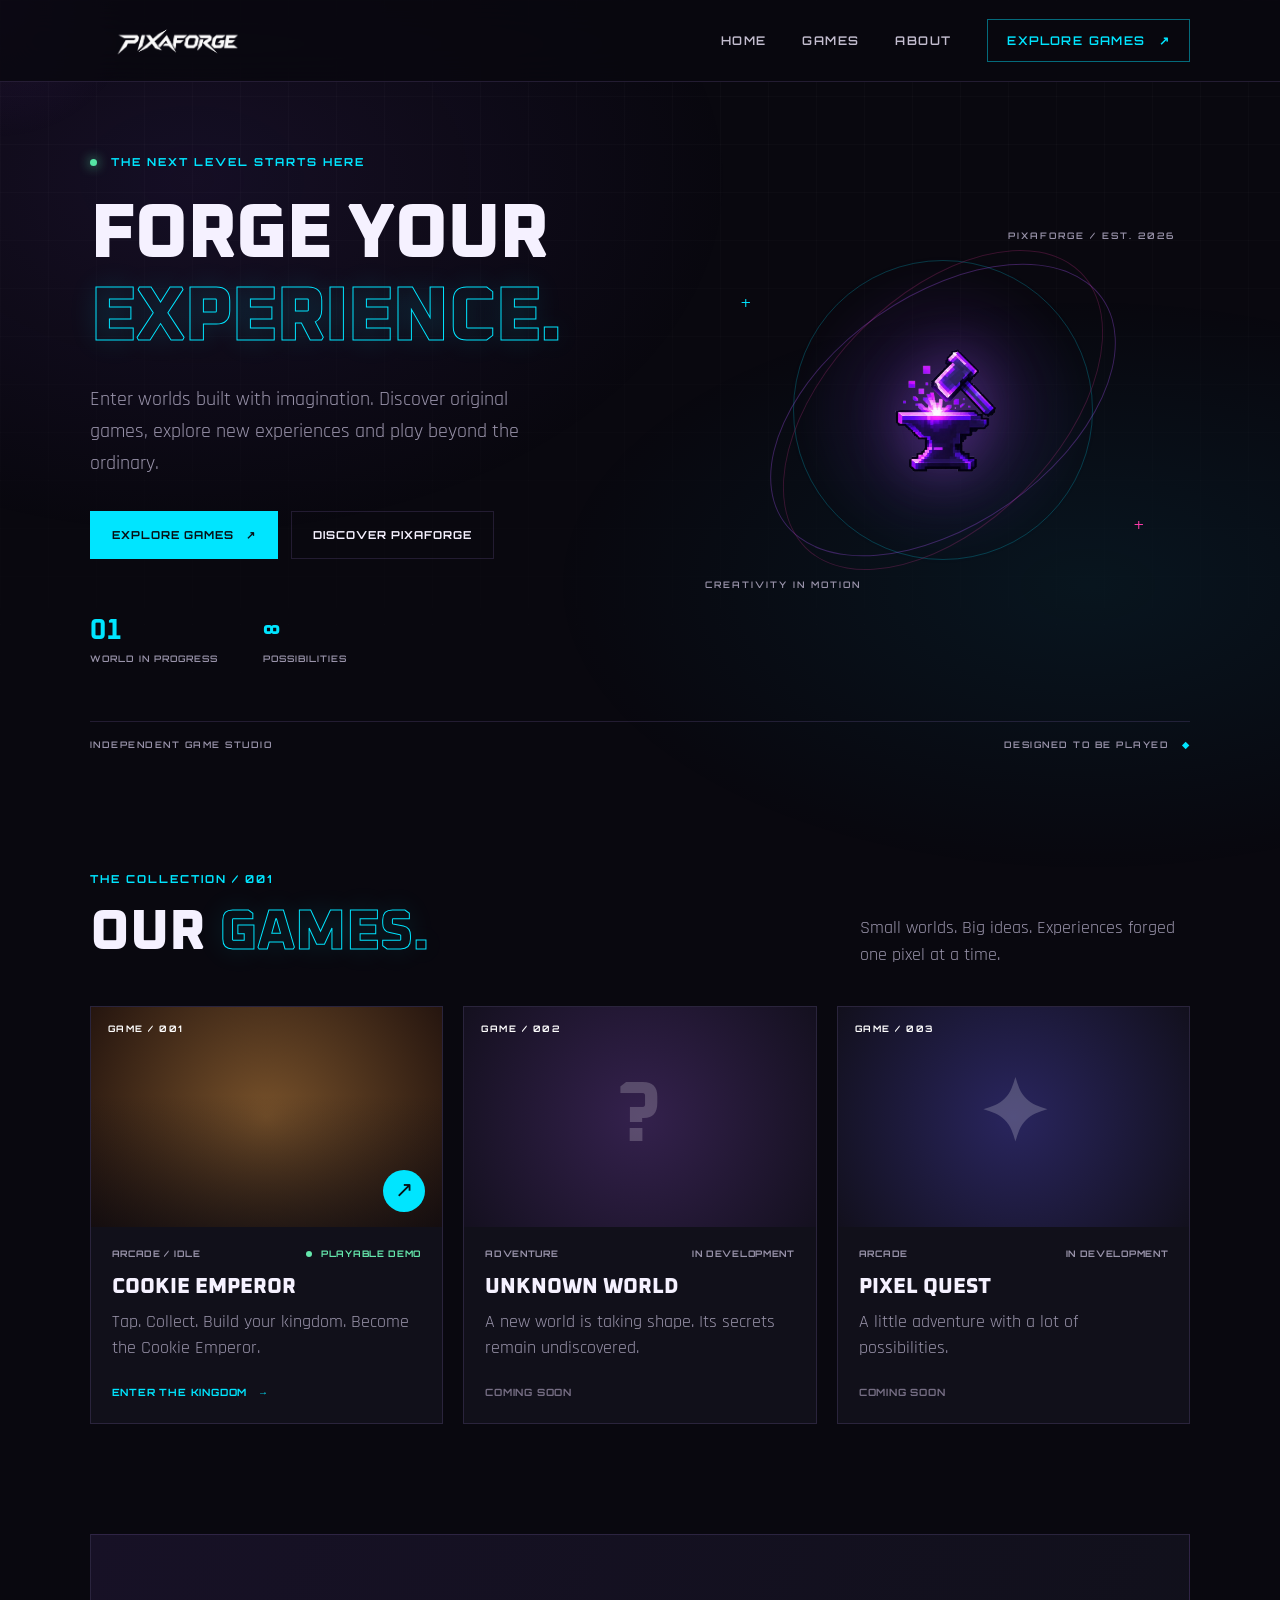
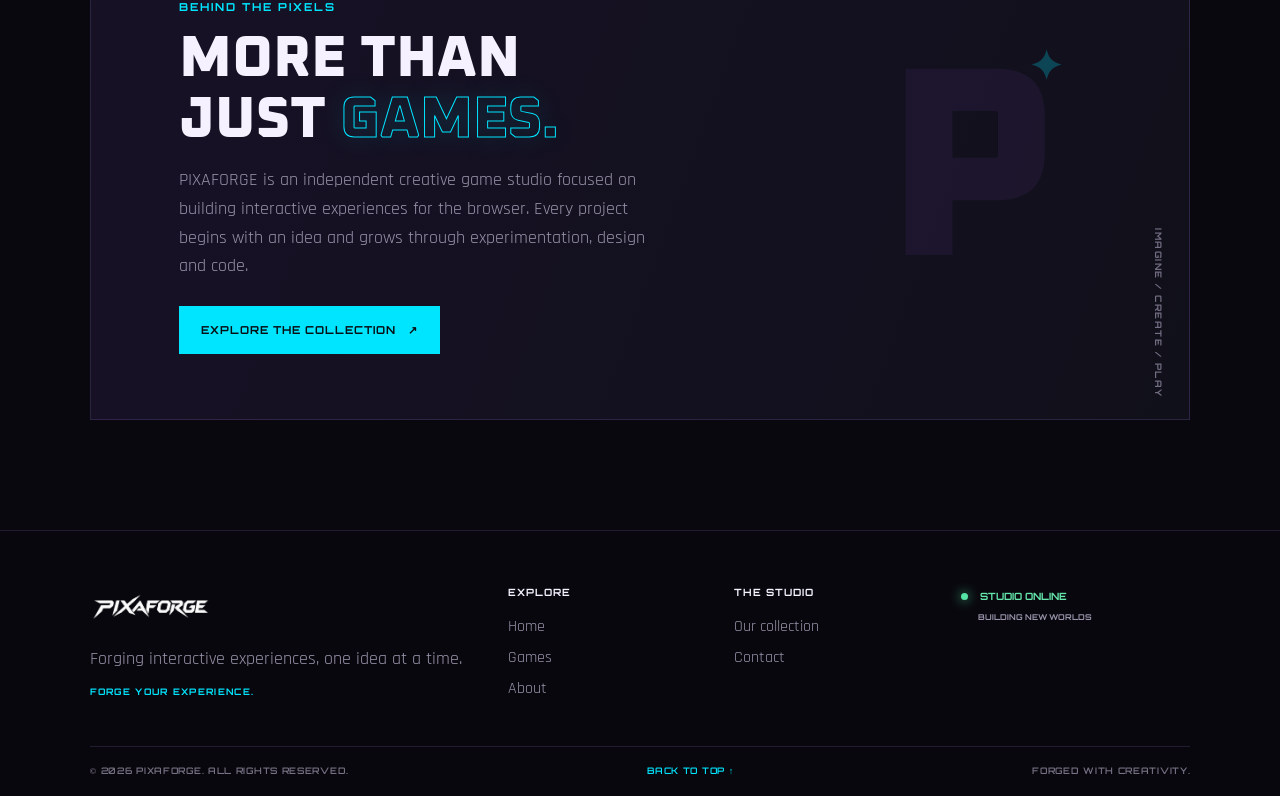
==== pixaforge/index.html @ 92de27fb "Add files via upload" ====
<!DOCTYPE html>
<html lang="en">
<head>
  <meta charset="UTF-8">
  <meta name="viewport" content="width=device-width, initial-scale=1.0">
  <meta name="theme-color" content="#09080f">
  <meta name="description" content="PIXAFORGE — Forge your experience. Discover original browser games and interactive worlds.">
  <title>PIXAFORGE — Forge Your Experience</title>
  <link rel="icon" href="favicon.png">
  <link rel="preconnect" href="https://fonts.googleapis.com">
  <link rel="preconnect" href="https://fonts.gstatic.com" crossorigin>
  <link href="https://fonts.googleapis.com/css2?family=Orbitron:wght@400;500;600;700;800;900&family=Rajdhani:wght@400;500;600;700&family=Oxanium:wght@400;500;600;700;800&display=swap" rel="stylesheet">
  <link rel="stylesheet" href="style.css">
</head>
<body>
  <div class="background-glow"></div>
  <div class="background-grid"></div>
  <div class="cursor-glow" id="cursorGlow"></div>

  <header class="site-header">
    <a class="brand" href="#home" aria-label="PIXAFORGE home">
      <img src="word.png" alt="PIXAFORGE" onerror="this.style.display='none';this.nextElementSibling.style.display='block'">
      <span class="brand-fallback">PIXAFORGE</span>
    </a>

    <button class="menu-toggle" id="menuToggle" aria-label="Toggle navigation" aria-expanded="false">
      <span></span><span></span><span></span>
    </button>

    <nav class="main-nav" id="mainNav">
      <a href="#home">HOME</a>
      <a href="#games">GAMES</a>
      <a href="#about">ABOUT</a>
      <a class="nav-cta" href="#games">EXPLORE GAMES <span>↗</span></a>
    </nav>
  </header>

  <main>
    <!-- PIXAFORGE HOME -->
    <div id="studioView">
      <section class="hero section-wrap" id="home">
        <div class="hero-copy">
          <div class="eyebrow"><span class="status-dot"></span> THE NEXT LEVEL STARTS HERE</div>
          <h1>FORGE YOUR<br><span>EXPERIENCE.</span></h1>
          <p class="hero-description">
            Enter worlds built with imagination. Discover original games,
            explore new experiences and play beyond the ordinary.
          </p>
          <div class="hero-actions">
            <a class="button button-primary" href="#games">EXPLORE GAMES <span>↗</span></a>
            <a class="button button-ghost" href="#about">DISCOVER PIXAFORGE</a>
          </div>
          <div class="hero-stats">
            <div><strong>01</strong><span>WORLD IN PROGRESS</span></div>
            <div><strong>∞</strong><span>POSSIBILITIES</span></div>
          </div>
        </div>

        <div class="hero-visual">
          <div class="orbit orbit-one"></div>
          <div class="orbit orbit-two"></div>
          <div class="orbit orbit-three"></div>
          <div class="hero-logo">
            <img src="favicon.png" alt="PIXAFORGE emblem" onerror="this.style.display='none';this.nextElementSibling.style.display='grid'">
            <span class="hero-logo-fallback">P</span>
          </div>
          <div class="visual-label label-top">PIXAFORGE / EST. 2026</div>
          <div class="visual-label label-bottom">CREATIVITY IN MOTION</div>
          <div class="visual-cross cross-one">+</div>
          <div class="visual-cross cross-two">+</div>
        </div>

        <div class="hero-bottom">
          <span>INDEPENDENT GAME STUDIO</span>
          <span>DESIGNED TO BE PLAYED <b>◆</b></span>
        </div>
      </section>

      <section class="games-section section-wrap" id="games">
        <div class="section-heading">
          <div>
            <div class="eyebrow">THE COLLECTION / 001</div>
            <h2>OUR <span>GAMES.</span></h2>
          </div>
          <p>Small worlds. Big ideas. Experiences forged one pixel at a time.</p>
        </div>

        <div class="games-grid">
          <article class="game-card featured-card">
            <a class="game-image" href="#cookie-emperor" aria-label="Play Cookie Emperor">
              <img src="game.png" alt="COOKIE EMPEROR game artwork" onerror="this.style.display='none';this.parentElement.classList.add('image-fallback')">
              <span class="image-overlay"></span>
              <span class="game-number">GAME / 001</span>
              <span class="play-icon">↗</span>
            </a>
            <div class="game-info">
              <div class="game-meta"><span>ARCADE / IDLE</span><span class="available"><i></i> PLAYABLE DEMO</span></div>
              <h3>COOKIE EMPEROR</h3>
              <p>Tap. Collect. Build your kingdom. Become the Cookie Emperor.</p>
              <a href="#cookie-emperor" class="text-link">ENTER THE KINGDOM <span>→</span></a>
            </div>
          </article>

          <article class="game-card coming-card">
            <div class="coming-art"><span class="coming-symbol">?</span><span class="game-number">GAME / 002</span></div>
            <div class="game-info">
              <div class="game-meta"><span>ADVENTURE</span><span>IN DEVELOPMENT</span></div>
              <h3>UNKNOWN WORLD</h3>
              <p>A new world is taking shape. Its secrets remain undiscovered.</p>
              <span class="text-link muted-link">COMING SOON</span>
            </div>
          </article>

          <article class="game-card coming-card">
            <div class="coming-art art-purple"><span class="coming-symbol">✦</span><span class="game-number">GAME / 003</span></div>
            <div class="game-info">
              <div class="game-meta"><span>ARCADE</span><span>IN DEVELOPMENT</span></div>
              <h3>PIXEL QUEST</h3>
              <p>A little adventure with a lot of possibilities.</p>
              <span class="text-link muted-link">COMING SOON</span>
            </div>
          </article>
        </div>
      </section>

      <section class="about-section section-wrap" id="about">
        <div class="about-panel">
          <div class="about-decoration">P<span>✦</span></div>
          <div class="about-content">
            <div class="eyebrow">BEHIND THE PIXELS</div>
            <h2>MORE THAN<br>JUST <span>GAMES.</span></h2>
            <p>PIXAFORGE is an independent creative game studio focused on building interactive experiences for the browser. Every project begins with an idea and grows through experimentation, design and code.</p>
            <a class="button button-primary" href="#games">EXPLORE THE COLLECTION <span>↗</span></a>
          </div>
          <div class="about-side">IMAGINE / CREATE / PLAY</div>
        </div>
      </section>
    </div>

    <!-- COOKIE EMPEROR GAME -->
    <section class="game-view" id="cookieEmperor" hidden>
      <div class="game-topbar">
        <a href="#home" class="back-studio">← PIXAFORGE</a>
        <div class="game-brand"><span>✦</span> COOKIE EMPEROR</div>
        <button class="game-settings" id="settingsButton" aria-label="Game information">⚙</button>
      </div>

      <div class="kingdom-header">
        <div>
          <div class="kingdom-kicker">WELCOME TO YOUR KINGDOM</div>
          <h1 id="kingdomTitle">COOKIE KINGDOM</h1>
          <div class="empire-rank" id="rankLabel">APPRENTICE BAKER</div>
        </div>
        <button class="rename-button" id="renameKingdom">✎ RENAME KINGDOM</button>
      </div>

      <div class="game-resourcebar">
        <div class="resource">
          <span class="resource-icon">🍪</span>
          <div><small>TOTAL COOKIES</small><strong id="cookieCount">0</strong></div>
        </div>
        <div class="resource">
          <span class="resource-icon">⚒</span>
          <div><small>PRODUCTION / SEC</small><strong id="cpsCount">0</strong></div>
        </div>
        <div class="resource">
          <span class="resource-icon">👑</span>
          <div><small>EMPIRE LEVEL</small><strong id="empireLevel">1</strong></div>
        </div>
      </div>

      <div class="game-layout">
        <section class="cookie-stage">
          <div class="stage-heading">
            <span>THE ROYAL BAKERY</span>
            <span class="stage-status"><i></i> OPEN</span>
          </div>
          <div class="cookie-scene">
            <div class="cookie-rays"></div>
            <button class="giant-cookie" id="giantCookie" aria-label="Bake a cookie">
              <span class="cookie-face">🍪</span>
            </button>
            <div class="click-hint">CLICK THE COOKIE TO BAKE</div>
            <div class="floating-text" id="floatingText" aria-live="polite"></div>
          </div>
          <div class="click-power">
            <span>BAKING POWER</span>
            <strong>+<b id="clickPower">1</b> COOKIE / CLICK</strong>
          </div>
          <div class="stage-tip">Every great empire begins with a single cookie.</div>
        </section>

        <section class="empire-panel">
          <div class="panel-heading">
            <div><small>YOUR PROGRESS</small><h2>EMPIRE STATUS</h2></div>
            <span class="crown-mark">♛</span>
          </div>
          <div class="level-row"><span>Empire experience</span><strong id="xpText">0 / 100</strong></div>
          <div class="xp-track"><span id="xpBar"></span></div>
          <div class="progress-note">Bake cookies and expand your kingdom to gain experience.</div>

          <div class="panel-divider"></div>
          <div class="panel-heading upgrade-heading">
            <div><small>PERMANENT IMPROVEMENTS</small><h2>UPGRADES</h2></div>
          </div>
          <div class="upgrade-list" id="upgradeList">
            <button class="upgrade-item" id="clickUpgrade">
              <span class="upgrade-icon">👆</span>
              <span class="upgrade-description"><b>Stronger Fingers</b><small>Increase cookies per click</small><em>Cost: <span id="clickUpgradeCost">25</span></em></span>
              <span class="upgrade-buy">BUY</span>
            </button>
            <button class="upgrade-item" id="ovenUpgrade">
              <span class="upgrade-icon">🔥</span>
              <span class="upgrade-description"><b>Royal Oven</b><small>Increase all production</small><em>Cost: <span id="ovenUpgradeCost">100</span></em></span>
              <span class="upgrade-buy">BUY</span>
            </button>
          </div>
        </section>

        <section class="building-panel">
          <div class="panel-heading">
            <div><small>GROW YOUR ECONOMY</small><h2>BUILDINGS</h2></div>
            <span class="building-count" id="buildingCount">0 OWNED</span>
          </div>
          <div class="building-list" id="buildingList">
            <article class="building-item">
              <span class="building-icon">🏠</span>
              <div class="building-details"><b>Tiny Bakery</b><small>Produces 1 cookie/sec</small><strong>Cost: 15 cookies</strong></div>
              <div class="building-buy"><span class="owned">0 owned</span><button data-building="0">BUY</button></div>
            </article>
            <article class="building-item">
              <span class="building-icon">🌾</span>
              <div class="building-details"><b>Cookie Farm</b><small>Produces 5 cookies/sec</small><strong>Cost: 100 cookies</strong></div>
              <div class="building-buy"><span class="owned">0 owned</span><button data-building="1">BUY</button></div>
            </article>
            <article class="building-item">
              <span class="building-icon">🔥</span>
              <div class="building-details"><b>Royal Oven</b><small>Produces 20 cookies/sec</small><strong>Cost: 500 cookies</strong></div>
              <div class="building-buy"><span class="owned">0 owned</span><button data-building="2">BUY</button></div>
            </article>
            <article class="building-item">
              <span class="building-icon">🏭</span>
              <div class="building-details"><b>Cookie Factory</b><small>Produces 75 cookies/sec</small><strong>Cost: 2,500 cookies</strong></div>
              <div class="building-buy"><span class="owned">0 owned</span><button data-building="3">BUY</button></div>
            </article>
          </div>
          <div class="shop-footer">MORE ROYAL BUILDINGS COMING IN FUTURE UPDATES</div>
        </section>
      </div>

      <div class="game-bottom">
        <span>COOKIE EMPEROR <b>•</b> PIXAFORGE ORIGINAL</span>
        <span>BUILD YOUR EMPIRE, ONE COOKIE AT A TIME.</span>
      </div>
    </section>
  </main>

  <footer class="site-footer" id="siteFooter">
    <div class="footer-main">
      <div class="footer-brand">
        <img src="word.png" alt="PIXAFORGE" onerror="this.style.display='none'">
        <p>Forging interactive experiences, one idea at a time.</p>
        <span>FORGE YOUR EXPERIENCE.</span>
      </div>
      <div class="footer-column"><h4>EXPLORE</h4><a href="#home">Home</a><a href="#games">Games</a><a href="#about">About</a></div>
      <div class="footer-column"><h4>THE STUDIO</h4><a href="#games">Our collection</a><a href="mailto:hello@pixaforge.com">Contact</a></div>
      <div class="footer-status"><i></i> STUDIO ONLINE<br><small>BUILDING NEW WORLDS</small></div>
    </div>
    <div class="footer-bottom"><span>© 2026 PIXAFORGE. ALL RIGHTS RESERVED.</span><a href="#home">BACK TO TOP ↑</a><span>FORGED WITH CREATIVITY.</span></div>
  </footer>

  <div class="modal-backdrop" id="gameModal" hidden>
    <div class="game-modal">
      <button class="modal-close" id="closeModal" aria-label="Close">×</button>
      <div class="eyebrow">KINGDOM SETTINGS</div>
      <h2>YOUR EMPIRE</h2>
      <p>This is the playable front-end prototype. Account registration, cloud saves, online leaderboards and server-verified offline earnings require the Supabase backend integration.</p>
      <button class="button button-primary" id="modalOkay">UNDERSTOOD</button>
    </div>
  </div>

  <script src="script.js"></script>
</body>
</html>
---- pixaforge/style.css ----
/* =========================================
   PIXAFORGE — STUDIO DESIGN
========================================= */

:root {
  --bg: #09080f;
  --surface: #11101a;
  --surface-light: #171326;
  --text: #f5f1ff;
  --muted: #9993aa;
  --purple: #a855f7;
  --cyan: #00e5ff;
  --pink: #ff3cac;
  --blue: #6366ff;
  --border: rgba(190,150,255,.15);
  --game-bg: #24140f;
  --game-panel: #38251b;
  --game-panel-light: #493020;
  --game-text: #f5e1b8;
  --game-muted: #c4a984;
  --gold: #f5c451;
  --caramel: #c9853b;
}

* { box-sizing: border-box; margin: 0; padding: 0; }
html { scroll-behavior: smooth; scroll-padding-top: 90px; }
body {
  background: var(--bg);
  color: var(--text);
  font-family: "Rajdhani", sans-serif;
  font-size: 18px;
  overflow-x: hidden;
}
a { color: inherit; text-decoration: none; }
button { font: inherit; }
button, a { -webkit-tap-highlight-color: transparent; }

.background-glow {
  position: fixed; inset: 0; pointer-events: none; z-index: -2;
  background:
    radial-gradient(ellipse at 15% 20%, rgba(99,55,170,.14), transparent 35%),
    radial-gradient(ellipse at 85% 65%, rgba(0,180,220,.08), transparent 35%);
}
.background-grid {
  position: fixed; inset: 0; z-index: -1; pointer-events: none;
  background-image: linear-gradient(rgba(255,255,255,.025) 1px, transparent 1px),
                    linear-gradient(90deg, rgba(255,255,255,.025) 1px, transparent 1px);
  background-size: 48px 48px;
  mask-image: linear-gradient(to bottom, black, transparent 90%);
}
.cursor-glow {
  position: fixed; width: 280px; height: 280px; border-radius: 50%;
  pointer-events: none; z-index: 0; opacity: .10;
  background: radial-gradient(circle, var(--purple), transparent 70%);
  transform: translate(-50%,-50%);
}
.site-header {
  height: 82px; padding: 0 7%;
  display: flex; align-items: center; justify-content: space-between;
  position: sticky; top: 0; z-index: 20;
  background: rgba(9,8,15,.83); backdrop-filter: blur(18px);
  border-bottom: 1px solid var(--border);
}
.brand { display: flex; align-items: center; min-width: 160px; }
.brand img { width: 175px; max-height: 42px; object-fit: contain; }
.brand-fallback { display: none; font: 800 21px "Orbitron"; letter-spacing: 2px; }
.main-nav { display: flex; align-items: center; gap: 36px; }
.main-nav a { font: 600 12px "Orbitron"; letter-spacing: 1.4px; color: #c3bdcf; transition: .25s; }
.main-nav a:hover { color: var(--cyan); }
.main-nav .nav-cta {
  padding: 13px 19px; border: 1px solid rgba(0,229,255,.45);
  color: var(--cyan); transition: .25s;
}
.nav-cta:hover { background: rgba(0,229,255,.1); box-shadow: 0 0 22px #00e5ff22; }
.nav-cta span { margin-left: 8px; }
.menu-toggle { display: none; background: none; border: 0; cursor: pointer; }
.menu-toggle span { display: block; width: 25px; height: 2px; background: white; margin: 5px; }

.section-wrap { width: min(1180px, 86%); margin: auto; }
.hero { min-height: 690px; position: relative; display: grid; grid-template-columns: 1.1fr .9fr; align-items: center; padding-top: 55px; padding-bottom: 90px; }
.hero-copy { position: relative; z-index: 2; }
.eyebrow { font: 700 11px "Orbitron"; letter-spacing: 2px; color: var(--cyan); }
.status-dot, .stage-status i, .footer-status i {
  display: inline-block; width: 7px; height: 7px; background: #56e5a5;
  border-radius: 50%; margin-right: 9px; box-shadow: 0 0 12px #56e5a5;
}
.hero h1 {
  margin-top: 25px; font: 800 clamp(43px,6vw,78px)/1.08 "Oxanium";
  letter-spacing: -2px;
}
.hero h1 span, .section-heading h2 span, .about-content h2 span {
  color: transparent; -webkit-text-stroke: 1px var(--cyan);
  text-shadow: 0 0 28px rgba(0,229,255,.12);
}
.hero-description { color: var(--muted); max-width: 480px; margin-top: 23px; line-height: 1.6; font-size: 20px; }
.hero-actions { display: flex; flex-wrap: wrap; gap: 13px; margin-top: 32px; }
.button {
  display: inline-flex; align-items: center; justify-content: center; gap: 12px;
  min-height: 48px; padding: 0 21px; font: 700 11px "Orbitron";
  letter-spacing: 1px; border: 1px solid transparent; cursor: pointer; transition: .25s;
}
.button-primary { background: var(--cyan); color: #071014; }
.button-primary:hover { background: white; box-shadow: 0 0 30px #00e5ff55; transform: translateY(-2px); }
.button-ghost { border-color: var(--border); color: var(--text); }
.button-ghost:hover { border-color: var(--purple); color: var(--purple); }
.hero-stats { display: flex; gap: 45px; margin-top: 55px; }
.hero-stats div { display: flex; flex-direction: column; gap: 4px; }
.hero-stats strong { font: 700 28px "Oxanium"; color: var(--cyan); }
.hero-stats span { color: var(--muted); font: 600 9px "Orbitron"; letter-spacing: 1px; }

.hero-visual { min-height: 440px; position: relative; display: grid; place-items: center; }
.hero-visual::before {
  content: ""; position: absolute; width: 290px; height: 290px; border-radius: 50%;
  background: radial-gradient(circle, rgba(125,54,220,.22), transparent 70%);
  filter: blur(12px);
}
.orbit { position: absolute; border: 1px solid rgba(0,229,255,.22); border-radius: 50%; }
.orbit-one { width: 300px; height: 300px; animation: spin 22s linear infinite; }
.orbit-two { width: 390px; height: 230px; transform: rotate(-35deg); border-color: rgba(168,85,247,.32); animation: spin 28s linear infinite reverse; }
.orbit-three { width: 230px; height: 390px; transform: rotate(45deg); border-color: rgba(255,60,172,.2); }
.hero-logo { width: 150px; height: 150px; display: grid; place-items: center; z-index: 1; }
.hero-logo img { width: 100%; height: 100%; object-fit: contain; filter: drop-shadow(0 0 28px #a855f766); }
.hero-logo-fallback { display: none; width: 110px; height: 110px; place-items: center; border: 2px solid var(--cyan); font: 800 75px "Oxanium"; color: var(--cyan); }
.visual-label { position: absolute; color: var(--muted); font: 600 9px "Orbitron"; letter-spacing: 2px; }
.label-top { top: 40px; right: 15px; }
.label-bottom { bottom: 40px; left: 10px; }
.visual-cross { position: absolute; color: var(--cyan); font-size: 22px; }
.cross-one { top: 100px; left: 45px; }
.cross-two { bottom: 90px; right: 45px; color: var(--pink); }
.hero-bottom {
  position: absolute; bottom: 22px; left: 0; right: 0;
  border-top: 1px solid var(--border); padding-top: 17px;
  display: flex; justify-content: space-between; color: var(--muted);
  font: 600 9px "Orbitron"; letter-spacing: 1.5px;
}
.hero-bottom b { color: var(--cyan); margin-left: 8px; }
@keyframes spin { to { transform: rotate(360deg); } }

.games-section { padding-top: 100px; padding-bottom: 110px; }
.section-heading { display: flex; align-items: end; justify-content: space-between; gap: 30px; margin-bottom: 38px; }
.section-heading h2 { font: 800 clamp(36px,5vw,56px) "Oxanium"; margin-top: 12px; }
.section-heading p { max-width: 330px; color: var(--muted); line-height: 1.5; }
.games-grid { display: grid; grid-template-columns: repeat(3,1fr); gap: 20px; }
.game-card { background: var(--surface); border: 1px solid var(--border); min-width: 0; transition: .3s; }
.game-card:hover { transform: translateY(-5px); border-color: rgba(0,229,255,.35); }
.game-image, .coming-art { height: 220px; position: relative; display: block; overflow: hidden; background: #171326; }
.game-image img { width: 100%; height: 100%; object-fit: cover; transition: .5s; }
.game-card:hover .game-image img { transform: scale(1.04); }
.image-overlay { position: absolute; inset: 0; background: linear-gradient(0deg,rgba(9,8,15,.6),transparent 60%); }
.game-number { position: absolute; top: 16px; left: 17px; color: white; font: 700 9px "Orbitron"; letter-spacing: 1.5px; }
.play-icon { position: absolute; right: 17px; bottom: 15px; width: 42px; height: 42px; display: grid; place-items: center; border-radius: 50%; background: var(--cyan); color: #071014; font-size: 22px; }
.image-fallback { background: radial-gradient(circle at center,#77512a,#25150f); }
.coming-art { display: grid; place-items: center; background: radial-gradient(circle,#34214d,#14101f); }
.art-purple { background: radial-gradient(circle,#29255e,#12101d); }
.coming-symbol { font: 700 85px "Oxanium"; color: rgba(255,255,255,.2); }
.game-info { padding: 21px; }
.game-meta { display: flex; justify-content: space-between; gap: 8px; color: var(--muted); font: 700 9px "Orbitron"; letter-spacing: .7px; }
.available { color: #65e7ac; }
.available i { display: inline-block; width: 6px; height: 6px; background: #65e7ac; border-radius: 50%; margin-right: 5px; }
.game-info h3 { font: 800 21px "Oxanium"; margin-top: 15px; }
.game-info p { min-height: 48px; color: var(--muted); line-height: 1.45; margin: 9px 0 18px; }
.text-link { color: var(--cyan); font: 700 10px "Orbitron"; letter-spacing: .8px; }
.text-link span { margin-left: 7px; }
.muted-link { color: #756d83; }

.about-section { padding-bottom: 110px; }
.about-panel {
  min-height: 390px; position: relative; overflow: hidden;
  border: 1px solid var(--border); background: linear-gradient(110deg,#171126,#10101a);
  padding: 65px 8%; display: flex; align-items: center;
}
.about-decoration {
  position: absolute; right: 12%; top: 50%; transform: translateY(-50%);
  font: 900 270px "Oxanium"; color: rgba(168,85,247,.07);
}
.about-decoration span { position: absolute; font-size: 40px; color: rgba(0,229,255,.25); top: 35px; right: -5px; }
.about-content { max-width: 530px; position: relative; z-index: 1; }
.about-content h2 { font: 800 clamp(38px,5vw,58px)/1.05 "Oxanium"; margin: 15px 0; }
.about-content p { max-width: 490px; color: var(--muted); line-height: 1.6; margin-bottom: 25px; }
.about-side { position: absolute; right: 25px; bottom: 22px; color: #746d83; font: 700 9px "Orbitron"; letter-spacing: 1.5px; writing-mode: vertical-rl; }

.site-footer { border-top: 1px solid var(--border); background: #08070d; padding: 55px 7% 20px; }
.footer-main { display: grid; grid-template-columns: 2fr 1fr 1fr 1.2fr; gap: 35px; padding-bottom: 45px; }
.footer-brand img { max-width: 175px; max-height: 40px; object-fit: contain; }
.footer-brand p { color: var(--muted); margin: 15px 0 8px; }
.footer-brand span { color: var(--cyan); font: 700 9px "Orbitron"; letter-spacing: 1.3px; }
.footer-column { display: flex; flex-direction: column; gap: 10px; }
.footer-column h4 { font: 700 10px "Orbitron"; letter-spacing: 1px; margin-bottom: 8px; }
.footer-column a { color: var(--muted); font-size: 16px; }
.footer-column a:hover { color: var(--cyan); }
.footer-status { color: #65e7ac; font: 700 10px "Orbitron"; line-height: 2; }
.footer-status small { color: var(--muted); margin-left: 17px; font-size: 8px; }
.footer-bottom { display: flex; justify-content: space-between; gap: 15px; border-top: 1px solid var(--border); padding-top: 18px; color: #777184; font: 600 9px "Orbitron"; letter-spacing: .7px; }
.footer-bottom a { color: var(--cyan); }

/* =========================================
   COOKIE EMPEROR — ROYAL BAKERY DESIGN
========================================= */

.game-view {
  width: min(1450px, 94%); margin: auto; padding: 25px 0 45px;
  color: var(--game-text); font-family: "Rajdhani", sans-serif;
}
.game-view[hidden], #studioView[hidden], .site-footer[hidden] { display: none !important; }
.game-topbar {
  display: flex; align-items: center; justify-content: space-between;
  border-bottom: 1px solid rgba(245,196,81,.2); padding: 0 0 18px;
}
.back-studio, .game-settings {
  color: var(--game-muted); font: 700 11px "Orbitron"; letter-spacing: 1px;
}
.back-studio:hover { color: var(--gold); }
.game-brand { font: 800 17px "Oxanium"; letter-spacing: 1px; color: var(--gold); }
.game-brand span { color: var(--caramel); }
.game-settings { background: none; border: 0; cursor: pointer; font-size: 20px; }
.kingdom-header { display: flex; justify-content: space-between; align-items: center; padding: 28px 0 22px; gap: 15px; }
.kingdom-kicker { color: var(--caramel); font: 700 9px "Orbitron"; letter-spacing: 2px; }
.kingdom-header h1 { font: 800 clamp(25px,4vw,38px) "Oxanium"; color: var(--game-text); margin: 5px 0; }
.empire-rank { font: 700 10px "Orbitron"; letter-spacing: 1.3px; color: var(--gold); }
.rename-button {
  border: 1px solid rgba(245,196,81,.35); color: var(--gold);
  background: transparent; padding: 11px 14px; cursor: pointer;
  font: 700 9px "Orbitron"; letter-spacing: .8px;
}
.rename-button:hover { background: rgba(245,196,81,.1); }
.game-resourcebar {
  display: grid; grid-template-columns: repeat(3,1fr); gap: 12px;
  padding: 15px; background: #1c100c; border: 1px solid rgba(245,196,81,.2);
}
.resource { display: flex; align-items: center; gap: 13px; padding: 3px 12px; border-right: 1px solid rgba(245,196,81,.15); }
.resource:last-child { border: 0; }
.resource-icon { font-size: 25px; }
.resource div { display: flex; flex-direction: column; }
.resource small { color: var(--game-muted); font: 700 8px "Orbitron"; letter-spacing: 1px; }
.resource strong { color: var(--gold); font: 800 22px "Oxanium"; }
.game-layout { display: grid; grid-template-columns: 1.05fr .95fr 1.15fr; gap: 14px; margin-top: 15px; align-items: stretch; }
.cookie-stage, .empire-panel, .building-panel {
  background: var(--game-panel); border: 1px solid rgba(245,196,81,.17); padding: 18px;
  min-width: 0;
}
.stage-heading { display: flex; justify-content: space-between; color: var(--game-muted); font: 700 9px "Orbitron"; letter-spacing: 1px; }
.stage-status { color: #8cce88; }
.stage-status i { width: 6px; height: 6px; margin-right: 4px; }
.cookie-scene {
  min-height: 335px; position: relative; display: flex; flex-direction: column;
  align-items: center; justify-content: center; overflow: hidden;
  background: radial-gradient(ellipse at center,#67452a 0%,#42291d 42%,#302018 75%);
  margin: 17px 0 12px; border: 1px solid rgba(245,196,81,.14);
}
.cookie-rays { position: absolute; width: 270px; height: 270px; border: 1px dashed rgba(245,196,81,.22); border-radius: 50%; }
.giant-cookie {
  position: relative; z-index: 1; width: 190px; height: 190px; border-radius: 50%;
  border: 9px solid #9c5b2c; background: radial-gradient(circle at 35% 30%,#d99b50,#a95e2b 70%);
  box-shadow: inset -12px -13px 0 rgba(82,39,17,.25), 0 12px 0 #6e3d21, 0 18px 35px #140b08aa;
  cursor: pointer; transition: transform .08s; display: grid; place-items: center;
}
.giant-cookie:hover { filter: brightness(1.08); }
.giant-cookie:active { transform: scale(.94) translateY(5px); box-shadow: inset -12px -13px 0 rgba(82,39,17,.25), 0 5px 0 #6e3d21, 0 10px 20px #140b08aa; }
.cookie-face { font-size: 100px; filter: drop-shadow(0 4px 2px #542b19); }
.click-hint { color: #e7c99d; font: 700 9px "Orbitron"; letter-spacing: 1.4px; margin-top: 27px; }
.floating-text { position: absolute; top: 20%; color: #ffe18a; font: 800 23px "Oxanium"; pointer-events: none; }
.floating-text.pop { animation: floatUp .7s ease-out forwards; }
@keyframes floatUp { from { opacity: 1; transform: translateY(0); } to { opacity: 0; transform: translateY(-65px); } }
.click-power { display: flex; justify-content: space-between; gap: 8px; font: 700 9px "Orbitron"; color: var(--game-muted); }
.click-power strong { color: var(--gold); }
.stage-tip { text-align: center; color: var(--game-muted); font-size: 14px; margin-top: 15px; font-style: italic; }

.panel-heading { display: flex; align-items: center; justify-content: space-between; padding-bottom: 17px; border-bottom: 1px solid rgba(245,196,81,.15); }
.panel-heading small { color: var(--caramel); font: 700 8px "Orbitron"; letter-spacing: 1px; }
.panel-heading h2 { font: 800 18px "Oxanium"; margin-top: 4px; }
.crown-mark { color: var(--gold); font-size: 29px; }
.level-row { display: flex; justify-content: space-between; color: var(--game-muted); font-size: 14px; margin: 20px 0 8px; }
.level-row strong { color: var(--gold); }
.xp-track { height: 9px; background: #24150e; border: 1px solid rgba(245,196,81,.15); overflow: hidden; }
.xp-track span { display: block; width: 0; height: 100%; background: linear-gradient(90deg,#b76b30,#f5c451); transition: width .25s; }
.progress-note { color: var(--game-muted); font-size: 13px; margin-top: 9px; line-height: 1.4; }
.panel-divider { height: 1px; background: rgba(245,196,81,.15); margin: 22px 0 17px; }
.upgrade-heading { border: 0; padding-bottom: 8px; }
.upgrade-list { display: grid; gap: 9px; }
.upgrade-item {
  width: 100%; display: flex; align-items: center; gap: 10px; text-align: left;
  padding: 11px 9px; border: 1px solid rgba(245,196,81,.16);
  background: #2b1c14; color: var(--game-text); cursor: pointer;
}
.upgrade-item:hover:not(:disabled) { border-color: var(--gold); background: #3a2618; }
.upgrade-item:disabled { opacity: .45; cursor: not-allowed; }
.upgrade-icon { font-size: 24px; }
.upgrade-description { flex: 1; display: flex; flex-direction: column; min-width: 0; }
.upgrade-description b { font-size: 15px; }
.upgrade-description small { color: var(--game-muted); font-size: 12px; }
.upgrade-description em { color: var(--gold); font-style: normal; font-size: 12px; }
.upgrade-buy { color: var(--gold); font: 700 9px "Orbitron"; }

.building-count { color: var(--gold); font: 700 9px "Orbitron"; }
.building-list { display: grid; gap: 9px; padding-top: 12px; }
.building-item {
  display: flex; align-items: center; gap: 10px; padding: 11px 9px;
  background: #2b1c14; border: 1px solid rgba(245,196,81,.13);
}
.building-icon { width: 39px; height: 39px; flex-shrink: 0; display: grid; place-items: center; background: #432c1d; font-size: 23px; }
.building-details { display: flex; flex-direction: column; flex: 1; min-width: 0; }
.building-details b { font-size: 15px; }
.building-details small { color: var(--game-muted); font-size: 12px; }
.building-details strong { color: var(--gold); font-size: 12px; }
.building-buy { display: flex; flex-direction: column; align-items: flex-end; gap: 5px; }
.building-buy .owned { color: var(--game-muted); font-size: 11px; }
.building-buy button {
  background: var(--gold); color: #2c1a0e; border: 0; padding: 6px 12px;
  font: 800 9px "Orbitron"; cursor: pointer;
}
.building-buy button:disabled { background: #6d5a43; color: #b7a78d; cursor: not-allowed; }
.shop-footer { color: var(--game-muted); font: 700 8px "Orbitron"; text-align: center; margin-top: 17px; letter-spacing: .7px; }
.game-bottom { display: flex; justify-content: space-between; gap: 12px; padding-top: 20px; color: var(--game-muted); font: 700 8px "Orbitron"; letter-spacing: 1px; }
.game-bottom b { color: var(--gold); margin: 0 5px; }

/* MODAL */
.modal-backdrop {
  position: fixed; inset: 0; z-index: 100; background: rgba(0,0,0,.75);
  display: grid; place-items: center; padding: 20px;
}
.modal-backdrop[hidden] { display: none; }
.game-modal {
  width: min(430px,100%); position: relative; background: #302016;
  border: 1px solid rgba(245,196,81,.4); padding: 35px; color: var(--game-text);
}
.game-modal h2 { font: 800 26px "Oxanium"; margin: 10px 0; }
.game-modal p { color: var(--game-muted); line-height: 1.5; margin-bottom: 23px; }
.modal-close { position: absolute; top: 10px; right: 14px; border: 0; background: none; color: var(--game-text); font-size: 28px; cursor: pointer; }

/* RESPONSIVE */
@media (max-width: 1000px) {
  .hero { min-height: 620px; }
  .hero-visual { transform: scale(.85); }
  .games-grid { grid-template-columns: repeat(2,1fr); }
  .game-layout { grid-template-columns: 1fr 1fr; }
  .cookie-stage { grid-row: span 2; }
  .building-panel { grid-column: 2; }
  .footer-main { grid-template-columns: 1.5fr 1fr 1fr; }
  .footer-status { grid-column: 1 / -1; }
}
@media (max-width: 700px) {
  .site-header { height: 70px; padding: 0 6%; }
  .brand img { width: 145px; }
  .menu-toggle { display: block; z-index: 3; }
  .main-nav {
    display: none; position: absolute; top: 69px; left: 0; right: 0;
    padding: 25px 7%; background: #0e0c16; border-bottom: 1px solid var(--border);
    flex-direction: column; align-items: stretch; gap: 22px;
  }
  .main-nav.open { display: flex; }
  .main-nav .nav-cta { text-align: center; }
  .section-wrap { width: 88%; }
  .hero { display: flex; flex-direction: column; align-items: flex-start; padding-top: 75px; min-height: auto; padding-bottom: 105px; }
  .hero h1 { font-size: clamp(43px,12vw,65px); }
  .hero-description { font-size: 18px; }
  .hero-visual { width: 100%; min-height: 310px; transform: scale(.78); margin: -5px 0 -20px; }
  .orbit-one { width: 260px; height: 260px; }
  .orbit-two { width: 330px; height: 200px; }
  .orbit-three { width: 200px; height: 330px; }
  .hero-bottom { font-size: 7px; }
  .section-heading { display: block; }
  .section-heading p { margin-top: 13px; }
  .games-grid { grid-template-columns: 1fr; }
  .game-image, .coming-art { height: 205px; }
  .about-panel { padding: 45px 8%; }
  .about-decoration { right: -5%; font-size: 190px; }
  .about-side { display: none; }
  .footer-main { grid-template-columns: 1fr 1fr; }
  .footer-brand { grid-column: 1 / -1; }
  .footer-bottom { flex-direction: column; line-height: 1.8; }

  .game-view { width: 92%; padding-top: 17px; }
  .game-brand { font-size: 12px; }
  .back-studio { font-size: 9px; }
  .kingdom-header { align-items: flex-start; flex-direction: column; }
  .rename-button { align-self: flex-start; }
  .game-resourcebar { padding: 10px 4px; gap: 0; }
  .resource { padding: 3px 7px; gap: 6px; }
  .resource-icon { font-size: 19px; }
  .resource small { font-size: 6px; letter-spacing: .3px; }
  .resource strong { font-size: 17px; }
  .game-layout { display: flex; flex-direction: column; }
  .cookie-stage { order: 1; }
  .empire-panel { order: 2; }
  .building-panel { order: 3; }
  .cookie-scene { min-height: 300px; }
  .giant-cookie { width: 165px; height: 165px; }
  .cookie-face { font-size: 85px; }
  .game-bottom { flex-direction: column; line-height: 1.7; }
}
@media (max-width: 380px) {
  .hero-actions { flex-direction: column; align-items: stretch; }
  .hero-stats { gap: 25px; }
  .resource { flex-direction: column; align-items: flex-start; }
  .resource-icon { display: none; }
  .building-item { gap: 7px; padding: 9px 6px; }
  .building-icon { width: 32px; height: 32px; font-size: 19px; }
  .building-details b { font-size: 13px; }
}
@media (hover: none) { .cursor-glow { display: none; } }
@media (prefers-reduced-motion: reduce) {
  *, *::before, *::after { scroll-behavior: auto !important; animation-duration: .01ms !important; transition-duration: .01ms !important; }
}
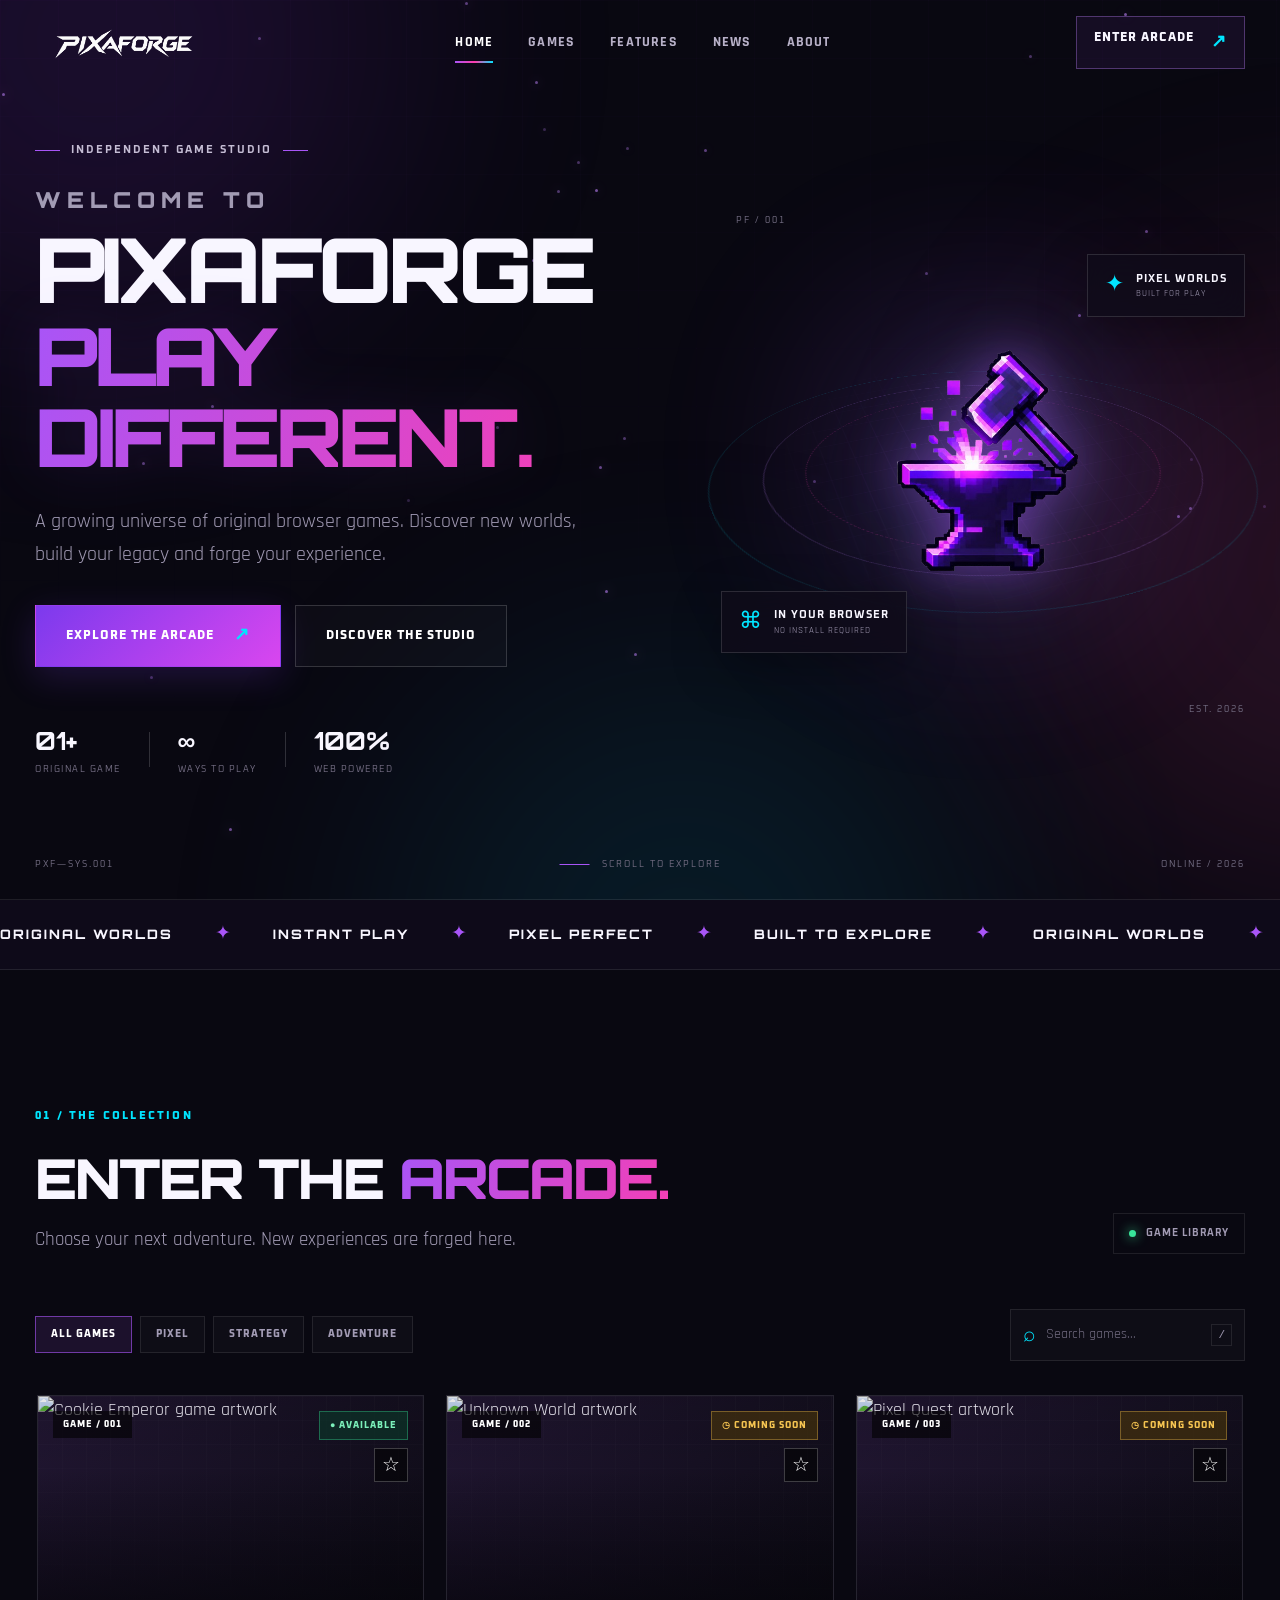
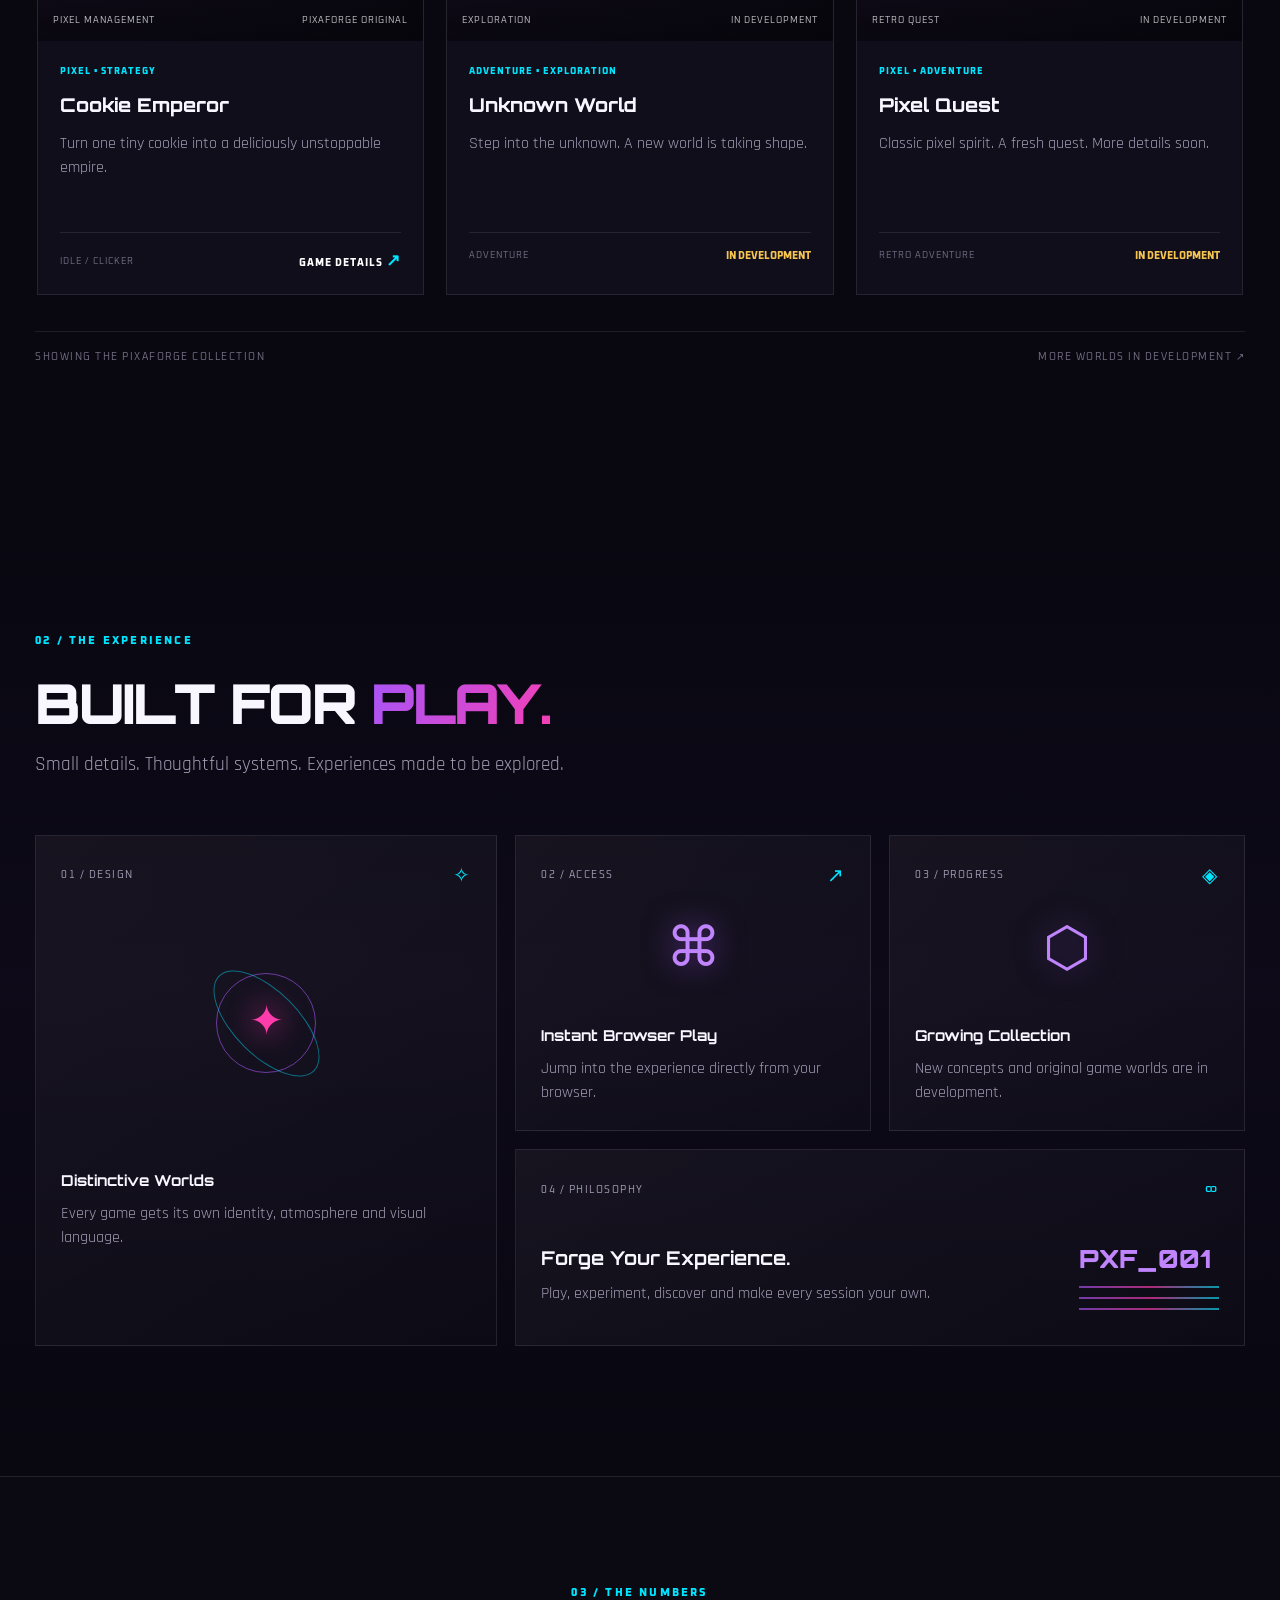
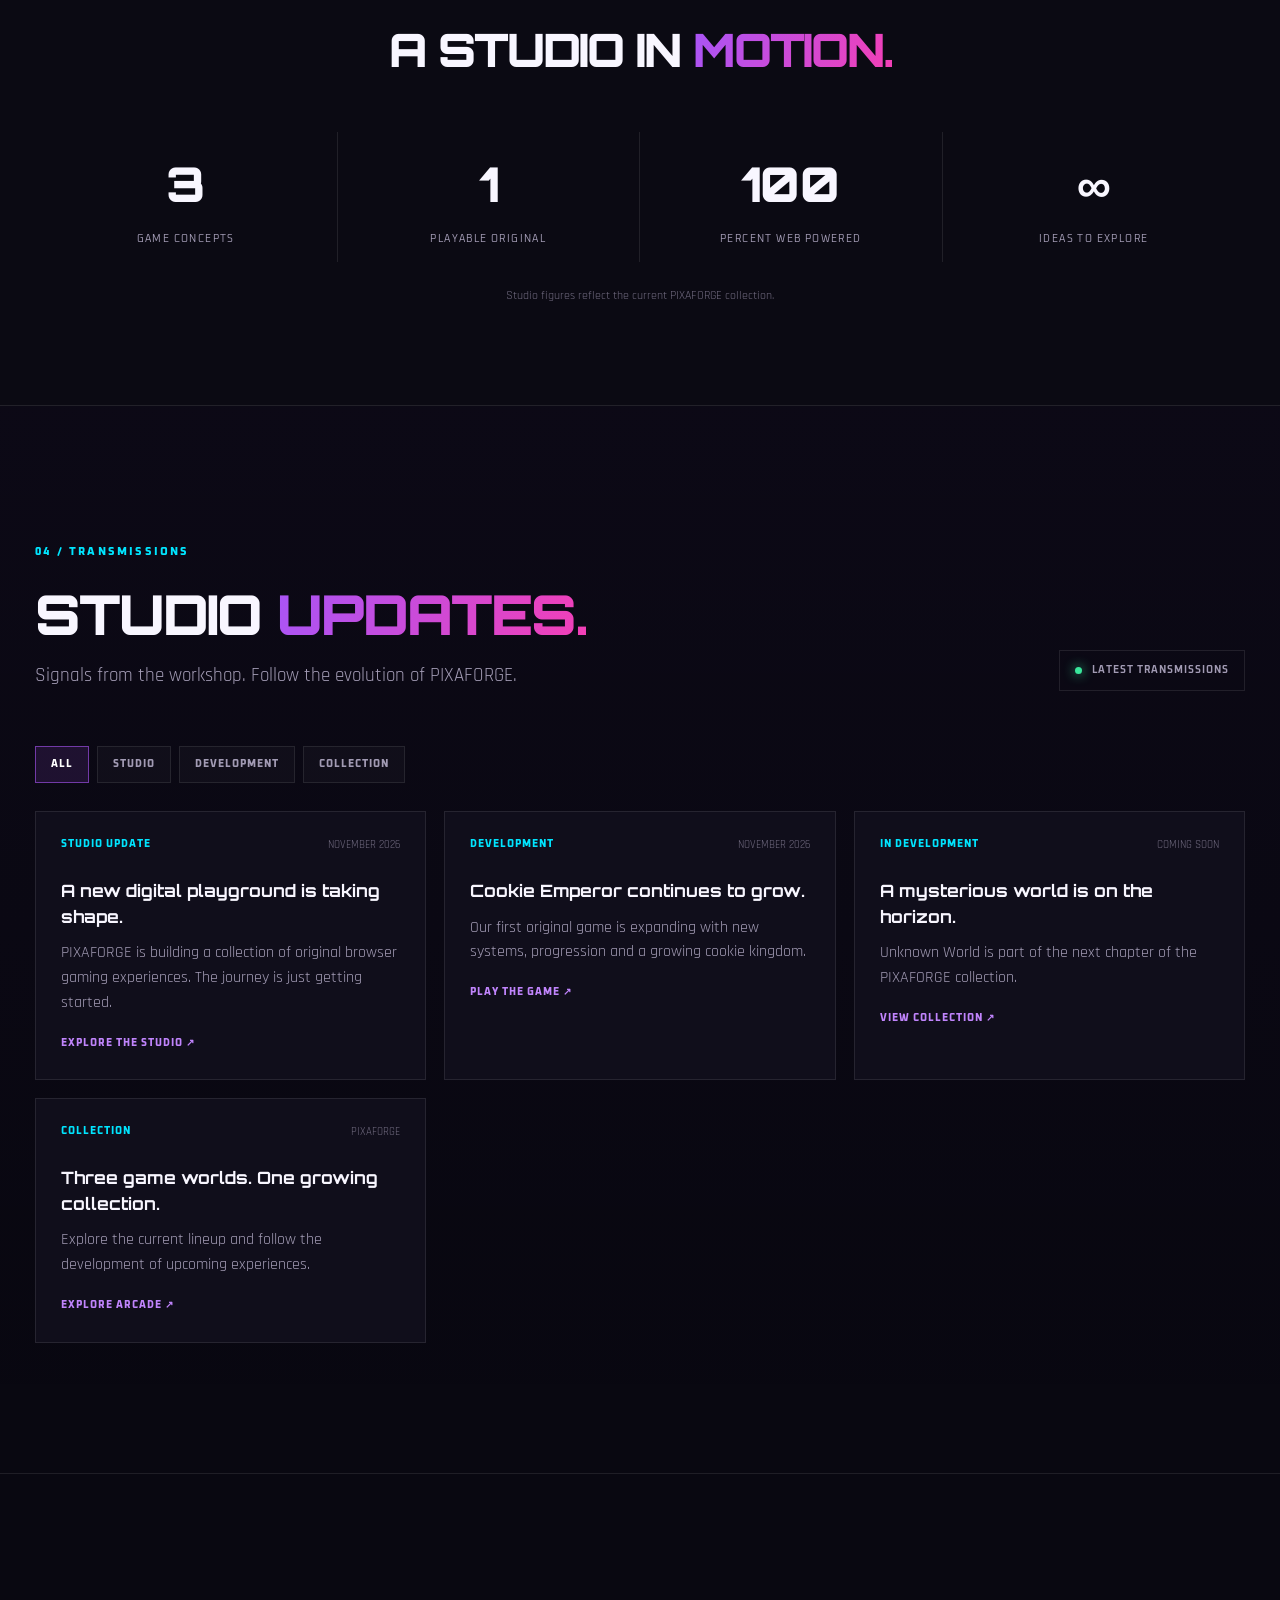
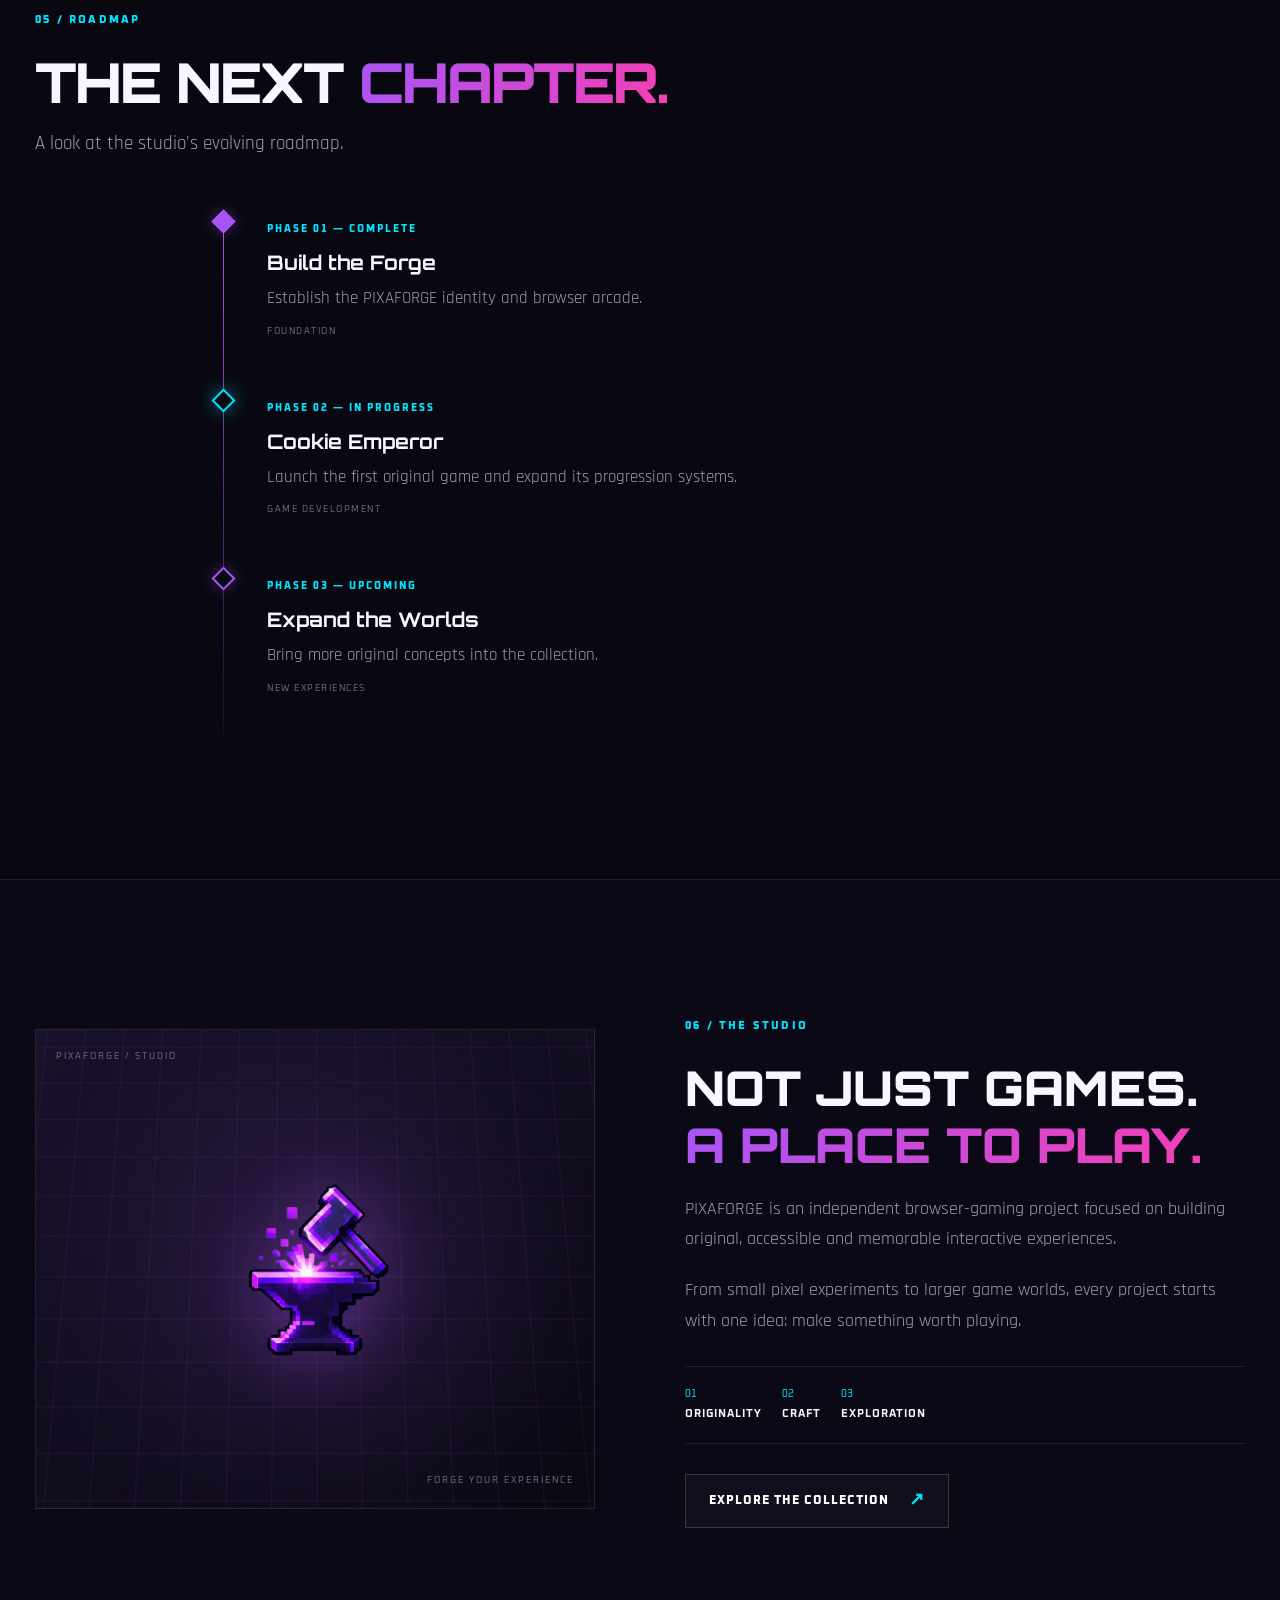
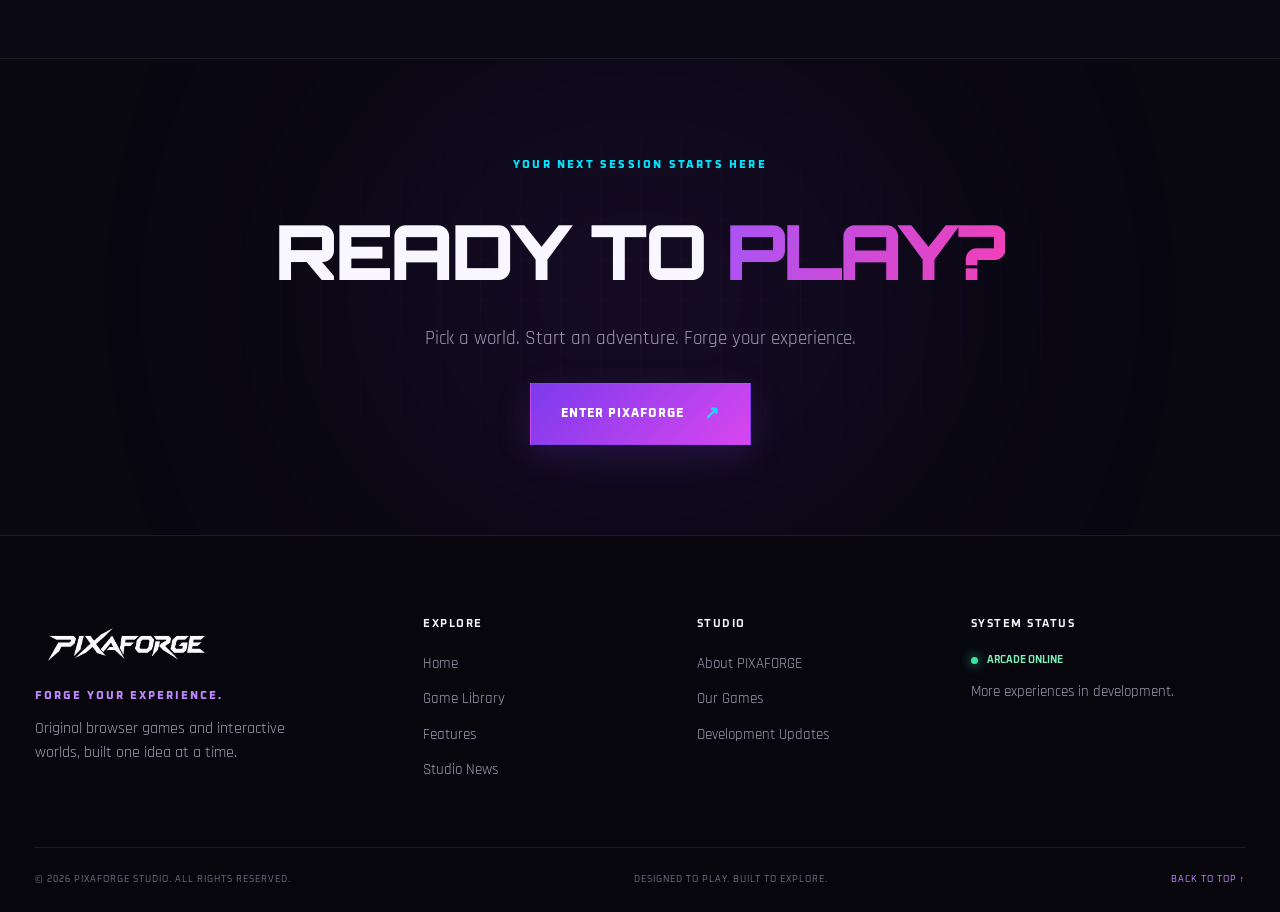
==== commit 4c2c750f: "Add files via upload" ====
--- a/pixaforge/index.html
+++ b/pixaforge/index.html
@@ -1,284 +1,91 @@
 <!DOCTYPE html>
 <html lang="en">
 <head>
-  <meta charset="UTF-8">
-  <meta name="viewport" content="width=device-width, initial-scale=1.0">
-  <meta name="theme-color" content="#09080f">
-  <meta name="description" content="PIXAFORGE — Forge your experience. Discover original browser games and interactive worlds.">
-  <title>PIXAFORGE — Forge Your Experience</title>
-  <link rel="icon" href="favicon.png">
-  <link rel="preconnect" href="https://fonts.googleapis.com">
-  <link rel="preconnect" href="https://fonts.gstatic.com" crossorigin>
+  <meta charset="UTF-8"><meta name="viewport" content="width=device-width, initial-scale=1.0">
+  <meta name="theme-color" content="#090811"><meta name="description" content="PIXAFORGE — original browser games, crafted experiences and a growing digital arcade.">
+  <meta name="keywords" content="PIXAFORGE, browser games, indie games, Cookie Emperor, pixel games, web games">
+  <meta name="author" content="PIXAFORGE Studio"><title>PIXAFORGE — Forge Your Experience</title>
+  <link rel="icon" type="image/png" href="favicon.png"><link rel="preconnect" href="https://fonts.googleapis.com"><link rel="preconnect" href="https://fonts.gstatic.com" crossorigin>
   <link href="https://fonts.googleapis.com/css2?family=Orbitron:wght@400;500;600;700;800;900&family=Rajdhani:wght@400;500;600;700&family=Oxanium:wght@400;500;600;700;800&display=swap" rel="stylesheet">
-  <link rel="stylesheet" href="style.css">
+  <link rel="stylesheet" href="style.css"><script src="script.js" defer></script>
 </head>
 <body>
-  <div class="background-glow"></div>
-  <div class="background-grid"></div>
-  <div class="cursor-glow" id="cursorGlow"></div>
-
-  <header class="site-header">
-    <a class="brand" href="#home" aria-label="PIXAFORGE home">
-      <img src="word.png" alt="PIXAFORGE" onerror="this.style.display='none';this.nextElementSibling.style.display='block'">
-      <span class="brand-fallback">PIXAFORGE</span>
-    </a>
-
-    <button class="menu-toggle" id="menuToggle" aria-label="Toggle navigation" aria-expanded="false">
-      <span></span><span></span><span></span>
-    </button>
-
-    <nav class="main-nav" id="mainNav">
-      <a href="#home">HOME</a>
-      <a href="#games">GAMES</a>
-      <a href="#about">ABOUT</a>
-      <a class="nav-cta" href="#games">EXPLORE GAMES <span>↗</span></a>
-    </nav>
-  </header>
-
-  <main>
-    <!-- PIXAFORGE HOME -->
-    <div id="studioView">
-      <section class="hero section-wrap" id="home">
-        <div class="hero-copy">
-          <div class="eyebrow"><span class="status-dot"></span> THE NEXT LEVEL STARTS HERE</div>
-          <h1>FORGE YOUR<br><span>EXPERIENCE.</span></h1>
-          <p class="hero-description">
-            Enter worlds built with imagination. Discover original games,
-            explore new experiences and play beyond the ordinary.
-          </p>
-          <div class="hero-actions">
-            <a class="button button-primary" href="#games">EXPLORE GAMES <span>↗</span></a>
-            <a class="button button-ghost" href="#about">DISCOVER PIXAFORGE</a>
-          </div>
-          <div class="hero-stats">
-            <div><strong>01</strong><span>WORLD IN PROGRESS</span></div>
-            <div><strong>∞</strong><span>POSSIBILITIES</span></div>
-          </div>
-        </div>
-
-        <div class="hero-visual">
-          <div class="orbit orbit-one"></div>
-          <div class="orbit orbit-two"></div>
-          <div class="orbit orbit-three"></div>
-          <div class="hero-logo">
-            <img src="favicon.png" alt="PIXAFORGE emblem" onerror="this.style.display='none';this.nextElementSibling.style.display='grid'">
-            <span class="hero-logo-fallback">P</span>
-          </div>
-          <div class="visual-label label-top">PIXAFORGE / EST. 2026</div>
-          <div class="visual-label label-bottom">CREATIVITY IN MOTION</div>
-          <div class="visual-cross cross-one">+</div>
-          <div class="visual-cross cross-two">+</div>
-        </div>
-
-        <div class="hero-bottom">
-          <span>INDEPENDENT GAME STUDIO</span>
-          <span>DESIGNED TO BE PLAYED <b>◆</b></span>
-        </div>
-      </section>
-
-      <section class="games-section section-wrap" id="games">
-        <div class="section-heading">
-          <div>
-            <div class="eyebrow">THE COLLECTION / 001</div>
-            <h2>OUR <span>GAMES.</span></h2>
-          </div>
-          <p>Small worlds. Big ideas. Experiences forged one pixel at a time.</p>
-        </div>
-
-        <div class="games-grid">
-          <article class="game-card featured-card">
-            <a class="game-image" href="#cookie-emperor" aria-label="Play Cookie Emperor">
-              <img src="game.png" alt="COOKIE EMPEROR game artwork" onerror="this.style.display='none';this.parentElement.classList.add('image-fallback')">
-              <span class="image-overlay"></span>
-              <span class="game-number">GAME / 001</span>
-              <span class="play-icon">↗</span>
-            </a>
-            <div class="game-info">
-              <div class="game-meta"><span>ARCADE / IDLE</span><span class="available"><i></i> PLAYABLE DEMO</span></div>
-              <h3>COOKIE EMPEROR</h3>
-              <p>Tap. Collect. Build your kingdom. Become the Cookie Emperor.</p>
-              <a href="#cookie-emperor" class="text-link">ENTER THE KINGDOM <span>→</span></a>
-            </div>
-          </article>
-
-          <article class="game-card coming-card">
-            <div class="coming-art"><span class="coming-symbol">?</span><span class="game-number">GAME / 002</span></div>
-            <div class="game-info">
-              <div class="game-meta"><span>ADVENTURE</span><span>IN DEVELOPMENT</span></div>
-              <h3>UNKNOWN WORLD</h3>
-              <p>A new world is taking shape. Its secrets remain undiscovered.</p>
-              <span class="text-link muted-link">COMING SOON</span>
-            </div>
-          </article>
-
-          <article class="game-card coming-card">
-            <div class="coming-art art-purple"><span class="coming-symbol">✦</span><span class="game-number">GAME / 003</span></div>
-            <div class="game-info">
-              <div class="game-meta"><span>ARCADE</span><span>IN DEVELOPMENT</span></div>
-              <h3>PIXEL QUEST</h3>
-              <p>A little adventure with a lot of possibilities.</p>
-              <span class="text-link muted-link">COMING SOON</span>
-            </div>
-          </article>
-        </div>
-      </section>
-
-      <section class="about-section section-wrap" id="about">
-        <div class="about-panel">
-          <div class="about-decoration">P<span>✦</span></div>
-          <div class="about-content">
-            <div class="eyebrow">BEHIND THE PIXELS</div>
-            <h2>MORE THAN<br>JUST <span>GAMES.</span></h2>
-            <p>PIXAFORGE is an independent creative game studio focused on building interactive experiences for the browser. Every project begins with an idea and grows through experimentation, design and code.</p>
-            <a class="button button-primary" href="#games">EXPLORE THE COLLECTION <span>↗</span></a>
-          </div>
-          <div class="about-side">IMAGINE / CREATE / PLAY</div>
-        </div>
-      </section>
+  <div class="background-effects" aria-hidden="true"><div class="background-grid"></div><div class="ambient ambient-one"></div><div class="ambient ambient-two"></div><div class="ambient ambient-three"></div><div class="particle-field" id="particleField"></div></div>
+  <div class="page-loader" id="pageLoader"><div class="loader-content"><div class="loader-symbol"><img src="favicon.png" alt=""></div><div class="loader-wordmark">PIXAFORGE</div><div class="loader-line"><span></span></div><p>FORGING YOUR EXPERIENCE</p></div></div>
+  <div class="scroll-progress" id="scrollProgress"></div><div class="cursor-glow" id="cursorGlow"></div><div class="cursor-dot" id="cursorDot"></div>
+  <header class="site-header" id="siteHeader"><div class="header-inner"><a class="brand" href="#home" aria-label="PIXAFORGE home"><img class="brand-logo" src="word.png" alt="PIXAFORGE"></a><nav class="main-nav" id="mainNav"><a class="nav-link active" href="#home">Home</a><a class="nav-link" href="#games">Games</a><a class="nav-link" href="#features">Features</a><a class="nav-link" href="#news">News</a><a class="nav-link" href="#about">About</a></nav><div class="header-actions"><a class="header-cta" href="#games">ENTER ARCADE <span class="cta-arrow">↗</span></a><button class="menu-toggle" id="menuToggle" aria-label="Open navigation" aria-expanded="false"><span></span><span></span><span></span></button></div></div></header>
+  <main id="siteMain">
+    <section class="hero-section" id="home"><div class="hero-inner"><div class="hero-content"><div class="hero-eyebrow"><span class="eyebrow-line"></span> INDEPENDENT GAME STUDIO <span class="eyebrow-line"></span></div><h1 class="hero-title"><span class="hero-title-small">WELCOME TO</span><span class="hero-title-main">PIXAFORGE</span><span class="hero-title-gradient">PLAY DIFFERENT.</span></h1><p class="hero-description">A growing universe of original browser games. Discover new worlds, build your legacy and forge your experience.</p><div class="hero-buttons"><a class="button button-primary button-large" href="#games"><span>EXPLORE THE ARCADE</span><b class="button-icon">↗</b></a><a class="button button-outline button-large" href="#about"><span>DISCOVER THE STUDIO</span></a></div><div class="hero-bottom-stats"><div class="hero-stat"><strong>01+</strong><span>ORIGINAL GAME</span></div><div class="hero-stat-divider"></div><div class="hero-stat"><strong>∞</strong><span>WAYS TO PLAY</span></div><div class="hero-stat-divider"></div><div class="hero-stat"><strong>100%</strong><span>WEB POWERED</span></div></div></div><div class="hero-visual"><div class="hero-visual-grid"></div><div class="hero-orbit hero-orbit-one"></div><div class="hero-orbit hero-orbit-two"></div><div class="hero-orbit hero-orbit-three"></div><div class="hero-emblem-shadow"></div><div class="hero-emblem-container"><img class="hero-emblem" src="favicon.png" alt="PIXAFORGE emblem"></div><div class="floating-card floating-card-top"><span class="floating-card-icon">✦</span><div><strong>PIXEL WORLDS</strong><span>BUILT FOR PLAY</span></div></div><div class="floating-card floating-card-bottom"><span class="floating-card-icon">⌘</span><div><strong>IN YOUR BROWSER</strong><span>NO INSTALL REQUIRED</span></div></div><span class="visual-coordinate coordinate-one">PF / 001</span><span class="visual-coordinate coordinate-two">EST. 2026</span></div></div><div class="hero-scroll-indicator"><span class="scroll-line"></span> SCROLL TO EXPLORE</div><span class="hero-corner hero-corner-left">PXF—SYS.001</span><span class="hero-corner hero-corner-right">ONLINE / 2026</span></section>
+    <section class="marquee-section"><div class="marquee-track"><div class="marquee-content"><span>ORIGINAL WORLDS</span><i>✦</i><span>INSTANT PLAY</span><i>✦</i><span>PIXEL PERFECT</span><i>✦</i><span>BUILT TO EXPLORE</span><i>✦</i><span>ORIGINAL WORLDS</span><i>✦</i><span>INSTANT PLAY</span><i>✦</i><span>PIXEL PERFECT</span><i>✦</i><span>BUILT TO EXPLORE</span><i>✦</i></div></div></section>
+    <section class="games-section section-space" id="games"><div class="section-container"><div class="section-heading"><div><span class="section-index">01 / THE COLLECTION</span><h2>ENTER THE <span class="gradient-text">ARCADE.</span></h2><p>Choose your next adventure. New experiences are forged here.</p></div><div class="section-heading-side"><span class="live-dot"></span> GAME LIBRARY</div></div><div class="games-toolbar"><div class="game-filters" id="gameFilters"><button class="filter-button active" data-filter="all">ALL GAMES</button><button class="filter-button" data-filter="pixel">PIXEL</button><button class="filter-button" data-filter="strategy">STRATEGY</button><button class="filter-button" data-filter="adventure">ADVENTURE</button></div><label class="game-search"><span>⌕</span><input id="gameSearch" type="search" placeholder="Search games..." aria-label="Search games"><kbd>/</kbd></label></div>
+      <div class="games-grid" id="gamesGrid">
+        <article class="game-card" data-category="pixel strategy" data-title="Cookie Emperor" data-description="Build a tiny bakery into a mighty cookie empire. Click, bake, invest in upgrades and grow your kingdom." data-status="available" data-image="assets/games/cookie-emperor.png" data-link="#cookie-emperor"><div class="game-art"><img src="assets/games/cookie-emperor.png" alt="Cookie Emperor game artwork" loading="lazy"><div class="game-art-shade"></div><div class="game-art-grid"></div><span class="game-card-number">GAME / 001</span><span class="game-status">● AVAILABLE</span><button class="favorite-button" aria-label="Add Cookie Emperor to favorites" aria-pressed="false">☆</button><div class="game-art-bottom"><span>PIXEL MANAGEMENT</span><span>PIXAFORGE ORIGINAL</span></div></div><div class="game-card-body"><div class="game-card-meta">PIXEL • STRATEGY</div><h3>Cookie Emperor</h3><p>Turn one tiny cookie into a deliciously unstoppable empire.</p><div class="game-card-bottom"><span class="game-type">IDLE / CLICKER</span><button class="game-details-button">GAME DETAILS <span>↗</span></button></div></div></article>
+        <article class="game-card" data-category="adventure" data-title="Unknown World" data-description="A mysterious world is waiting beyond the horizon. Explore the next PIXAFORGE adventure." data-status="soon" data-image="assets/games/unknown-world.png" data-link=""><div class="game-art"><img src="assets/games/unknown-world.png" alt="Unknown World artwork" loading="lazy"><div class="game-art-shade"></div><div class="game-art-grid"></div><span class="game-card-number">GAME / 002</span><span class="game-status coming-soon">◷ COMING SOON</span><button class="favorite-button" aria-label="Add Unknown World to favorites" aria-pressed="false">☆</button><div class="game-art-bottom"><span>EXPLORATION</span><span>IN DEVELOPMENT</span></div></div><div class="game-card-body"><div class="game-card-meta">ADVENTURE • EXPLORATION</div><h3>Unknown World</h3><p>Step into the unknown. A new world is taking shape.</p><div class="game-card-bottom"><span class="game-type">ADVENTURE</span><span class="coming-label">IN DEVELOPMENT</span></div></div></article>
+        <article class="game-card" data-category="pixel adventure" data-title="Pixel Quest" data-description="A retro-inspired quest is being forged. Prepare for a pixel-sized adventure." data-status="soon" data-image="assets/games/pixel-quest.png" data-link=""><div class="game-art"><img src="assets/games/pixel-quest.png" alt="Pixel Quest artwork" loading="lazy"><div class="game-art-shade"></div><div class="game-art-grid"></div><span class="game-card-number">GAME / 003</span><span class="game-status coming-soon">◷ COMING SOON</span><button class="favorite-button" aria-label="Add Pixel Quest to favorites" aria-pressed="false">☆</button><div class="game-art-bottom"><span>RETRO QUEST</span><span>IN DEVELOPMENT</span></div></div><div class="game-card-body"><div class="game-card-meta">PIXEL • ADVENTURE</div><h3>Pixel Quest</h3><p>Classic pixel spirit. A fresh quest. More details soon.</p><div class="game-card-bottom"><span class="game-type">RETRO ADVENTURE</span><span class="coming-label">IN DEVELOPMENT</span></div></div></article>
+      </div><div class="games-empty" id="gamesEmpty" hidden><span>⌕</span><h3>NO GAMES FOUND</h3><p>Try another search or category.</p><button id="clearGameSearch">RESET FILTERS</button></div><div class="games-footer"><span>SHOWING THE PIXAFORGE COLLECTION</span><span>MORE WORLDS IN DEVELOPMENT ↗</span></div></div></section>
+    <section class="features-section section-space" id="features"><div class="section-container"><div class="section-heading"><div><span class="section-index">02 / THE EXPERIENCE</span><h2>BUILT FOR <span class="gradient-text">PLAY.</span></h2><p>Small details. Thoughtful systems. Experiences made to be explored.</p></div></div><div class="features-grid"><article class="feature-card feature-large"><div class="feature-card-top"><span>01 / DESIGN</span><span class="feature-symbol">✧</span></div><div class="feature-art"><div class="feature-orbit"></div><div class="feature-orbit second"></div><span class="feature-center-symbol">✦</span></div><h3>Distinctive Worlds</h3><p>Every game gets its own identity, atmosphere and visual language.</p></article><article class="feature-card"><div class="feature-card-top"><span>02 / ACCESS</span><span class="feature-symbol">↗</span></div><div class="feature-icon-block">⌘</div><h3>Instant Browser Play</h3><p>Jump into the experience directly from your browser.</p></article><article class="feature-card"><div class="feature-card-top"><span>03 / PROGRESS</span><span class="feature-symbol">◈</span></div><div class="feature-icon-block">⬡</div><h3>Growing Collection</h3><p>New concepts and original game worlds are in development.</p></article><article class="feature-card feature-wide"><div class="feature-card-top"><span>04 / PHILOSOPHY</span><span class="feature-symbol">∞</span></div><div class="feature-wide-content"><div><h3>Forge Your Experience.</h3><p>Play, experiment, discover and make every session your own.</p></div><div class="feature-wide-graphic"><span>PXF_001</span><div class="wide-graphic-line"></div><div class="wide-graphic-line"></div><div class="wide-graphic-line"></div></div></div></article></div></div></section>
+    <section class="numbers-section"><div class="section-container"><div class="numbers-heading"><span class="section-index">03 / THE NUMBERS</span><h2>A STUDIO IN <span class="gradient-text">MOTION.</span></h2></div><div class="numbers-grid"><div class="number-card"><strong data-count="3">0</strong><span>GAME CONCEPTS</span></div><div class="number-card"><strong data-count="1">0</strong><span>PLAYABLE ORIGINAL</span></div><div class="number-card"><strong data-count="100">0</strong><span>PERCENT WEB POWERED</span></div><div class="number-card"><strong>∞</strong><span>IDEAS TO EXPLORE</span></div></div><p class="numbers-disclaimer">Studio figures reflect the current PIXAFORGE collection.</p></div></section>
+    <section class="news-section section-space" id="news"><div class="section-container"><div class="section-heading"><div><span class="section-index">04 / TRANSMISSIONS</span><h2>STUDIO <span class="gradient-text">UPDATES.</span></h2><p>Signals from the workshop. Follow the evolution of PIXAFORGE.</p></div><div class="news-live"><span class="live-dot"></span> LATEST TRANSMISSIONS</div></div><div class="news-controls"><div class="news-categories"><button class="news-filter active" data-news-filter="all">ALL</button><button class="news-filter" data-news-filter="studio">STUDIO</button><button class="news-filter" data-news-filter="development">DEVELOPMENT</button><button class="news-filter" data-news-filter="release">COLLECTION</button></div></div><div class="news-grid" id="newsGrid"></div><div class="news-empty" id="newsEmpty" hidden>No transmissions in this category.</div></div></section>
+    <section class="timeline-section section-space"><div class="section-container"><div class="section-heading"><div><span class="section-index">05 / ROADMAP</span><h2>THE NEXT <span class="gradient-text">CHAPTER.</span></h2><p>A look at the studio's evolving roadmap.</p></div></div><div class="timeline"><article class="timeline-item completed"><span class="timeline-marker"></span><div class="timeline-content"><span>PHASE 01 — COMPLETE</span><h3>Build the Forge</h3><p>Establish the PIXAFORGE identity and browser arcade.</p><small>FOUNDATION</small></div></article><article class="timeline-item active"><span class="timeline-marker"></span><div class="timeline-content"><span>PHASE 02 — IN PROGRESS</span><h3>Cookie Emperor</h3><p>Launch the first original game and expand its progression systems.</p><small>GAME DEVELOPMENT</small></div></article><article class="timeline-item"><span class="timeline-marker"></span><div class="timeline-content"><span>PHASE 03 — UPCOMING</span><h3>Expand the Worlds</h3><p>Bring more original concepts into the collection.</p><small>NEW EXPERIENCES</small></div></article></div></div></section>
+    <section class="about-section section-space" id="about"><div class="section-container about-layout"><div class="about-visual"><div class="about-art-grid"></div><div class="about-art-glow"></div><div class="about-emblem"><img src="favicon.png" alt="PIXAFORGE emblem"></div><span class="about-coordinate about-coordinate-one">PIXAFORGE / STUDIO</span><span class="about-coordinate about-coordinate-two">FORGE YOUR EXPERIENCE</span></div><div class="about-content"><span class="section-index">06 / THE STUDIO</span><h2>NOT JUST GAMES.<br><span class="gradient-text">A PLACE TO PLAY.</span></h2><p>PIXAFORGE is an independent browser-gaming project focused on building original, accessible and memorable interactive experiences.</p><p>From small pixel experiments to larger game worlds, every project starts with one idea: make something worth playing.</p><div class="about-values"><div><span>01</span><strong>ORIGINALITY</strong></div><div><span>02</span><strong>CRAFT</strong></div><div><span>03</span><strong>EXPLORATION</strong></div></div><a class="button button-outline" href="#games"><span>EXPLORE THE COLLECTION</span><b class="button-icon">↗</b></a></div></div></section>
+    <section class="final-cta"><div class="final-cta-grid"></div><div class="final-cta-glow"></div><div class="final-cta-content"><span class="section-index">YOUR NEXT SESSION STARTS HERE</span><h2>READY TO <span class="gradient-text">PLAY?</span></h2><p>Pick a world. Start an adventure. Forge your experience.</p><a class="button button-primary button-large" href="#games"><span>ENTER PIXAFORGE</span><b class="button-icon">↗</b></a></div></section>
+    <footer class="site-footer"><div class="section-container"><div class="footer-main"><div class="footer-brand"><img class="footer-logo" src="word.png" alt="PIXAFORGE"><p>FORGE YOUR EXPERIENCE.</p><span>Original browser games and interactive worlds, built one idea at a time.</span></div><div class="footer-column"><h4>EXPLORE</h4><a href="#home">Home</a><a href="#games">Game Library</a><a href="#features">Features</a><a href="#news">Studio News</a></div><div class="footer-column"><h4>STUDIO</h4><a href="#about">About PIXAFORGE</a><a href="#games">Our Games</a><a href="#news">Development Updates</a></div><div class="footer-column footer-status"><h4>SYSTEM STATUS</h4><span class="footer-status-line"><i class="live-dot"></i><strong>ARCADE ONLINE</strong></span><span>More experiences in development.</span></div></div><div class="footer-bottom"><span>© 2026 PIXAFORGE STUDIO. ALL RIGHTS RESERVED.</span><span>DESIGNED TO PLAY. BUILT TO EXPLORE.</span><a class="back-to-top" id="backToTop" href="#home">BACK TO TOP ↑</a></div></div></footer>
+  </main>
+  <main id="cookieEmperorView" class="cookie-game-view" hidden>
+    <div class="game-topbar">
+      <a href="#games" class="game-back">← BACK TO ARCADE</a>
+      <a href="#cookie-emperor" class="game-brand-mini">🍪 COOKIE EMPEROR <b>/</b> ROYAL BAKERY</a>
+      <div class="game-top-actions"><span class="royal-save-state" id="saveStatus">● AUTOSAVE READY</span><button id="gameSoundToggle" class="game-small-button" aria-pressed="false">SOUND: OFF</button></div>
     </div>
-
-    <!-- COOKIE EMPEROR GAME -->
-    <section class="game-view" id="cookieEmperor" hidden>
-      <div class="game-topbar">
-        <a href="#home" class="back-studio">← PIXAFORGE</a>
-        <div class="game-brand"><span>✦</span> COOKIE EMPEROR</div>
-        <button class="game-settings" id="settingsButton" aria-label="Game information">⚙</button>
+    <section class="cookie-game-shell">
+      <header class="ce-masthead">
+        <div class="ce-title-block"><span class="ce-kicker">THE ROYAL BAKERY KINGDOM · EST. 001</span><h1>COOKIE <em>EMPEROR</em></h1><p>Build your bakery. Command your workforce. Rule the cookie realm.</p></div>
+        <div class="ce-rank-card"><span>YOUR ROYAL TITLE</span><strong id="kingdomRank">NOVICE BAKER</strong><small id="kingdomLevel">EMPIRE LEVEL 1</small></div>
+      </header>
+      <div class="ce-resource-bar">
+        <div class="ce-resource"><span>🍪 COOKIE TREASURY</span><strong id="cookieCount">0</strong><small><b id="cookieRate">0</b> cookies / second</small></div>
+        <div class="ce-resource"><span>👥 POPULATION</span><strong id="populationCount">0</strong><small id="workerSummary">0 workers assigned</small></div>
+        <div class="ce-resource"><span>👑 ROYAL CROWNS</span><strong id="crownCount">0</strong><small>Prestige legacy</small></div>
+        <div class="ce-resource"><span>🏰 EMPIRE VALUE</span><strong id="empireValue">0</strong><small>Lifetime cookies baked</small></div>
       </div>
-
-      <div class="kingdom-header">
-        <div>
-          <div class="kingdom-kicker">WELCOME TO YOUR KINGDOM</div>
-          <h1 id="kingdomTitle">COOKIE KINGDOM</h1>
-          <div class="empire-rank" id="rankLabel">APPRENTICE BAKER</div>
-        </div>
-        <button class="rename-button" id="renameKingdom">✎ RENAME KINGDOM</button>
-      </div>
-
-      <div class="game-resourcebar">
-        <div class="resource">
-          <span class="resource-icon">🍪</span>
-          <div><small>TOTAL COOKIES</small><strong id="cookieCount">0</strong></div>
-        </div>
-        <div class="resource">
-          <span class="resource-icon">⚒</span>
-          <div><small>PRODUCTION / SEC</small><strong id="cpsCount">0</strong></div>
-        </div>
-        <div class="resource">
-          <span class="resource-icon">👑</span>
-          <div><small>EMPIRE LEVEL</small><strong id="empireLevel">1</strong></div>
-        </div>
-      </div>
-
-      <div class="game-layout">
-        <section class="cookie-stage">
-          <div class="stage-heading">
-            <span>THE ROYAL BAKERY</span>
-            <span class="stage-status"><i></i> OPEN</span>
-          </div>
-          <div class="cookie-scene">
-            <div class="cookie-rays"></div>
-            <button class="giant-cookie" id="giantCookie" aria-label="Bake a cookie">
-              <span class="cookie-face">🍪</span>
-            </button>
-            <div class="click-hint">CLICK THE COOKIE TO BAKE</div>
-            <div class="floating-text" id="floatingText" aria-live="polite"></div>
-          </div>
-          <div class="click-power">
-            <span>BAKING POWER</span>
-            <strong>+<b id="clickPower">1</b> COOKIE / CLICK</strong>
-          </div>
-          <div class="stage-tip">Every great empire begins with a single cookie.</div>
+      <div class="ce-main-layout">
+        <section class="ce-bakery-stage">
+          <div class="ce-panel-heading"><div><span class="ce-kicker">THE HEART OF YOUR KINGDOM</span><h2>THE GRAND BAKERY</h2></div><span class="ce-live-pill"><i></i> BAKING</span></div>
+          <div class="ce-scene" id="cookieScene"><div class="ce-scene-stars"></div><div class="ce-scene-halo"></div><div class="ce-scene-bakery"><img src="assets/tiny-bakery.png" alt="Tiny royal bakery" onerror="this.style.display='none'"></div><div class="ce-scene-cookiecrumbs">✦ · ✧ · ✦</div><button class="giant-cookie-button" id="giantCookie" aria-label="Bake cookies"><img src="assets/giant-cookie.png" alt="Your giant royal cookie" onerror="this.style.display='none'"><span class="cookie-fallback">🍪</span></button><div class="ce-click-burst" id="clickBurst" aria-hidden="true"></div><span class="ce-scene-caption">CLICK THE ROYAL COOKIE</span></div>
+          <div class="ce-bake-stats"><div><span>TOTAL BAKED</span><strong id="totalBaked">0</strong></div><div><span>PER CLICK</span><strong id="clickPower">1</strong></div><div><span>BUILDINGS</span><strong id="buildingCount">0</strong></div><div><span>PLAY TIME</span><strong id="playTime">0m</strong></div></div>
+          <div class="ce-progress-card"><div><span>EMPIRE PROGRESS</span><strong id="empireProgressText">0 / 100 cookies</strong></div><div class="ce-progress-track"><span id="empireProgressBar"></span></div></div>
+          <div class="ce-quick-actions"><button class="ce-action-button" id="dailyRewardButton">🎁 DAILY ROYAL GIFT <b id="dailyRewardStatus">READY</b></button><button class="ce-action-button" id="prestigeButton">👑 ROYAL PRESTIGE <b id="prestigeStatus">LOCKED</b></button></div>
         </section>
-
-        <section class="empire-panel">
-          <div class="panel-heading">
-            <div><small>YOUR PROGRESS</small><h2>EMPIRE STATUS</h2></div>
-            <span class="crown-mark">♛</span>
-          </div>
-          <div class="level-row"><span>Empire experience</span><strong id="xpText">0 / 100</strong></div>
-          <div class="xp-track"><span id="xpBar"></span></div>
-          <div class="progress-note">Bake cookies and expand your kingdom to gain experience.</div>
-
-          <div class="panel-divider"></div>
-          <div class="panel-heading upgrade-heading">
-            <div><small>PERMANENT IMPROVEMENTS</small><h2>UPGRADES</h2></div>
-          </div>
-          <div class="upgrade-list" id="upgradeList">
-            <button class="upgrade-item" id="clickUpgrade">
-              <span class="upgrade-icon">👆</span>
-              <span class="upgrade-description"><b>Stronger Fingers</b><small>Increase cookies per click</small><em>Cost: <span id="clickUpgradeCost">25</span></em></span>
-              <span class="upgrade-buy">BUY</span>
-            </button>
-            <button class="upgrade-item" id="ovenUpgrade">
-              <span class="upgrade-icon">🔥</span>
-              <span class="upgrade-description"><b>Royal Oven</b><small>Increase all production</small><em>Cost: <span id="ovenUpgradeCost">100</span></em></span>
-              <span class="upgrade-buy">BUY</span>
-            </button>
+        <section class="ce-command-panel">
+          <div class="ce-panel-heading"><div><span class="ce-kicker">MANAGE YOUR REALM</span><h2>ROYAL CHAMBERS</h2></div><span class="ce-chamber-mark">✦ PF ✦</span></div>
+          <nav class="ce-tabs" id="gameTabs" aria-label="Game sections">
+            <button class="ce-tab active" data-game-tab="buildings">🏰 <span>BUILDINGS</span></button>
+            <button class="ce-tab" data-game-tab="workforce">👥 <span>WORKERS</span></button>
+            <button class="ce-tab" data-game-tab="upgrades">⚒ <span>UPGRADES</span></button>
+            <button class="ce-tab" data-game-tab="inventory">🎒 <span>INVENTORY</span><i id="inventoryBadge" hidden>0</i></button>
+            <button class="ce-tab" data-game-tab="cosmetics">🎨 <span>COSMETICS</span></button>
+            <button class="ce-tab" data-game-tab="notifications">🔔 <span>NOTICES</span><i id="notificationBadge" hidden>0</i></button>
+            <button class="ce-tab" data-game-tab="quests">📜 <span>QUESTS</span></button>
+            <button class="ce-tab" data-game-tab="achievements">🏆 <span>TROPHIES</span></button>
+            <button class="ce-tab" data-game-tab="statistics">📊 <span>STATS</span></button>
+          </nav>
+          <div class="ce-tab-content" id="gameTabContent">
+            <section class="ce-tab-panel active" data-panel="buildings"><div class="ce-subheading"><div><span class="ce-kicker">EXPAND YOUR PRODUCTION</span><h3>BUILDING ESTATES</h3></div><span id="buildingEstateCount">0 ESTATES</span></div><div id="buildingList" class="ce-list"></div></section>
+            <section class="ce-tab-panel" data-panel="workforce" hidden><div class="ce-subheading"><div><span class="ce-kicker">HIRE · ASSIGN · TRAIN</span><h3>YOUR WORKFORCE</h3></div><span id="workerCountLabel">0 WORKERS</span></div><div class="ce-worker-summary" id="workerPanelSummary"></div><div class="ce-worker-actions"><button class="ce-gold-button" id="hireWorkerButton">HIRE WORKER · 25 🍪</button><button class="ce-dark-button" id="trainWorkerButton">TRAIN WORKER · 100 🍪</button><button class="ce-dark-button" id="autoAssignButton">AUTO-ASSIGN</button></div><div id="workforceList" class="ce-list"></div></section>
+            <section class="ce-tab-panel" data-panel="upgrades" hidden><div class="ce-subheading"><div><span class="ce-kicker">IMPROVE YOUR CRAFT</span><h3>ROYAL UPGRADES</h3></div><span id="upgradeCountLabel">0 / 8 OWNED</span></div><div id="upgradeList" class="ce-list"></div></section>
+            <section class="ce-tab-panel" data-panel="inventory" hidden><div class="ce-subheading"><div><span class="ce-kicker">YOUR COLLECTED TREASURES</span><h3>INVENTORY</h3></div><span id="inventoryCountLabel">0 ITEMS</span></div><div id="inventoryList" class="ce-collection-grid"></div><div class="ce-collection-note">Special cookies, royal materials and collectible drops are stored here.</div></section>
+            <section class="ce-tab-panel" data-panel="cosmetics" hidden><div class="ce-subheading"><div><span class="ce-kicker">PERSONALISE YOUR EMPIRE</span><h3>ROYAL COSMETICS</h3></div><span id="cosmeticCountLabel">0 OWNED</span></div><div id="cosmeticList" class="ce-collection-grid"></div></section>
+            <section class="ce-tab-panel" data-panel="notifications" hidden><div class="ce-subheading"><div><span class="ce-kicker">ROYAL MESSENGER</span><h3>NOTIFICATIONS</h3></div><button class="ce-text-button" id="clearNotificationsButton">CLEAR READ</button></div><div id="notificationList" class="ce-list"></div></section>
+            <section class="ce-tab-panel" data-panel="quests" hidden><div class="ce-subheading"><div><span class="ce-kicker">ORDERS FROM THE CROWN</span><h3>QUESTS & CONTRACTS</h3></div><span id="questCountLabel">0 COMPLETE</span></div><div id="questList" class="ce-list"></div><div class="ce-subheading ce-contract-heading"><div><span class="ce-kicker">SPECIAL ROYAL COMMISSIONS</span><h3>ROYAL CONTRACTS</h3></div></div><div id="contractList" class="ce-list"></div></section>
+            <section class="ce-tab-panel" data-panel="achievements" hidden><div class="ce-subheading"><div><span class="ce-kicker">A LEGACY IN THE MAKING</span><h3>ACHIEVEMENTS</h3></div><span id="achievementCount">0 / 10</span></div><div id="achievementList" class="ce-list"></div></section>
+            <section class="ce-tab-panel" data-panel="statistics" hidden><div class="ce-subheading"><div><span class="ce-kicker">YOUR REIGN IN NUMBERS</span><h3>EMPIRE STATISTICS</h3></div></div><div id="statisticsGrid" class="ce-stat-grid"></div><div class="ce-subheading"><div><span class="ce-kicker">DISCOVERED SPECIAL COOKIES</span><h3>COLLECTION BOOK</h3></div></div><div id="collectionBook" class="ce-collection-grid"></div><div class="ce-settings-row"><label><input type="checkbox" id="floatingNumbersToggle" checked> Floating click numbers</label><label><input type="checkbox" id="compactEffectsToggle"> Reduced scene effects</label></div></section>
           </div>
         </section>
-
-        <section class="building-panel">
-          <div class="panel-heading">
-            <div><small>GROW YOUR ECONOMY</small><h2>BUILDINGS</h2></div>
-            <span class="building-count" id="buildingCount">0 OWNED</span>
-          </div>
-          <div class="building-list" id="buildingList">
-            <article class="building-item">
-              <span class="building-icon">🏠</span>
-              <div class="building-details"><b>Tiny Bakery</b><small>Produces 1 cookie/sec</small><strong>Cost: 15 cookies</strong></div>
-              <div class="building-buy"><span class="owned">0 owned</span><button data-building="0">BUY</button></div>
-            </article>
-            <article class="building-item">
-              <span class="building-icon">🌾</span>
-              <div class="building-details"><b>Cookie Farm</b><small>Produces 5 cookies/sec</small><strong>Cost: 100 cookies</strong></div>
-              <div class="building-buy"><span class="owned">0 owned</span><button data-building="1">BUY</button></div>
-            </article>
-            <article class="building-item">
-              <span class="building-icon">🔥</span>
-              <div class="building-details"><b>Royal Oven</b><small>Produces 20 cookies/sec</small><strong>Cost: 500 cookies</strong></div>
-              <div class="building-buy"><span class="owned">0 owned</span><button data-building="2">BUY</button></div>
-            </article>
-            <article class="building-item">
-              <span class="building-icon">🏭</span>
-              <div class="building-details"><b>Cookie Factory</b><small>Produces 75 cookies/sec</small><strong>Cost: 2,500 cookies</strong></div>
-              <div class="building-buy"><span class="owned">0 owned</span><button data-building="3">BUY</button></div>
-            </article>
-          </div>
-          <div class="shop-footer">MORE ROYAL BUILDINGS COMING IN FUTURE UPDATES</div>
-        </section>
       </div>
-
-      <div class="game-bottom">
-        <span>COOKIE EMPEROR <b>•</b> PIXAFORGE ORIGINAL</span>
-        <span>BUILD YOUR EMPIRE, ONE COOKIE AT A TIME.</span>
-      </div>
+      <section class="ce-bottom-grid"><div class="ce-bottom-panel"><div class="ce-panel-heading"><div><span class="ce-kicker">YOUR GROWING DOMAIN</span><h2>BAKERY KINGDOM</h2></div><span id="kingdomLevelBottom">LEVEL 1</span></div><div class="ce-kingdom-scene"><img src="assets/bakery-background.png" alt="Bakery kingdom landscape" onerror="this.style.display='none'"><div class="ce-kingdom-vignette"></div><div class="ce-kingdom-assets"><div><img src="assets/tiny-bakery.png" alt="Tiny bakery" onerror="this.style.display='none'"><span>TINY BAKERY</span></div><div><img src="assets/cookie-farm.png" alt="Cookie farm" onerror="this.style.display='none'"><span>COOKIE FARM</span></div></div></div></div><div class="ce-bottom-panel"><div class="ce-panel-heading"><div><span class="ce-kicker">THE ROYAL COURT</span><h2>LIVE EVENTS</h2></div><span class="ce-event-indicator">✦</span></div><div id="royalEventPanel" class="ce-event-panel"><strong>THE KINGDOM AWAITS</strong><p>Royal events and special opportunities will appear here.</p></div></div></section>
+      <footer class="ce-game-footer"><span>COOKIE EMPEROR · A PIXAFORGE ORIGINAL</span><div><button id="saveGameButton" class="ce-text-button">SAVE NOW</button><button id="exportGameButton" class="ce-text-button">EXPORT SAVE</button><button id="importGameButton" class="ce-text-button">IMPORT SAVE</button><button id="resetGameButton" class="ce-text-button ce-danger-text">RESET EMPIRE</button><input type="file" id="importSaveFile" accept="application/json" hidden></div><span id="gameVersion">ROYAL EDITION 2.0</span></footer>
     </section>
   </main>
-
-  <footer class="site-footer" id="siteFooter">
-    <div class="footer-main">
-      <div class="footer-brand">
-        <img src="word.png" alt="PIXAFORGE" onerror="this.style.display='none'">
-        <p>Forging interactive experiences, one idea at a time.</p>
-        <span>FORGE YOUR EXPERIENCE.</span>
-      </div>
-      <div class="footer-column"><h4>EXPLORE</h4><a href="#home">Home</a><a href="#games">Games</a><a href="#about">About</a></div>
-      <div class="footer-column"><h4>THE STUDIO</h4><a href="#games">Our collection</a><a href="mailto:hello@pixaforge.com">Contact</a></div>
-      <div class="footer-status"><i></i> STUDIO ONLINE<br><small>BUILDING NEW WORLDS</small></div>
-    </div>
-    <div class="footer-bottom"><span>© 2026 PIXAFORGE. ALL RIGHTS RESERVED.</span><a href="#home">BACK TO TOP ↑</a><span>FORGED WITH CREATIVITY.</span></div>
-  </footer>
-
-  <div class="modal-backdrop" id="gameModal" hidden>
-    <div class="game-modal">
-      <button class="modal-close" id="closeModal" aria-label="Close">×</button>
-      <div class="eyebrow">KINGDOM SETTINGS</div>
-      <h2>YOUR EMPIRE</h2>
-      <p>This is the playable front-end prototype. Account registration, cloud saves, online leaderboards and server-verified offline earnings require the Supabase backend integration.</p>
-      <button class="button button-primary" id="modalOkay">UNDERSTOOD</button>
-    </div>
-  </div>
-
-  <script src="script.js"></script>
-</body>
-</html>+  <div class="details-modal" id="detailsModal" aria-hidden="true"><div class="modal-backdrop" data-modal-close></div><div class="details-modal-panel" role="dialog" aria-modal="true" aria-labelledby="modalTitle"><button class="modal-close" data-modal-close aria-label="Close details">✕</button><div class="modal-art"><img id="modalImage" src="" alt=""><div class="modal-art-overlay"></div></div><div class="modal-content"><div class="game-card-meta" id="modalCategory"></div><h2 id="modalTitle">Game title</h2><p id="modalDescription"></p><div class="modal-status" id="modalStatus"></div><a class="button button-primary" id="modalPlay" href="#cookie-emperor"><span>PLAY NOW</span><b class="button-icon">↗</b></a></div></div></div>
+  <div class="toast-container" id="toastContainer" aria-live="polite"></div><button class="floating-top-button" id="floatingTopButton" aria-label="Back to top">↑</button>
+</body></html>
--- a/pixaforge/style.css
+++ b/pixaforge/style.css
@@ -1,403 +1,44 @@
-/* =========================================
-   PIXAFORGE — STUDIO DESIGN
-========================================= */
+:root{--bg:#090811;--bg-deep:#06050b;--surface:#100e1b;--surface-2:#171426;--white:#f8f6ff;--muted:#a29bb4;--muted-2:#716b80;--purple:#a855f7;--purple-light:#c084fc;--pink:#ff3cac;--cyan:#00e5ff;--gold:#f5c451;--border:rgba(255,255,255,.09);--border-bright:rgba(255,255,255,.16);--gradient:linear-gradient(110deg,#a855f7,#ff3cac 52%,#00e5ff);--gradient-purple:linear-gradient(135deg,#7c3aed,#d946ef);--font-display:"Orbitron",sans-serif;--font-body:"Rajdhani",sans-serif;--font-tech:"Oxanium",sans-serif;--container:1240px;--header-height:86px;--ease:cubic-bezier(.2,.75,.25,1)}
+*{margin:0;padding:0;box-sizing:border-box}html{scroll-behavior:smooth;scroll-padding-top:100px}body{min-height:100vh;overflow-x:hidden;background:var(--bg);color:var(--white);font-family:var(--font-body);font-size:18px;line-height:1.5;-webkit-font-smoothing:antialiased}body.modal-open,body.menu-open{overflow:hidden}button,input{font:inherit}button,a{-webkit-tap-highlight-color:transparent}button{color:inherit}a{color:inherit;text-decoration:none}img{display:block;max-width:100%}::selection{color:#fff;background:#9333ea}::-webkit-scrollbar{width:9px}::-webkit-scrollbar-track{background:#090811}::-webkit-scrollbar-thumb{background:#39264f;border-radius:20px}::-webkit-scrollbar-thumb:hover{background:var(--purple)}[hidden]{display:none!important}
+.background-effects{position:fixed;inset:0;z-index:-3;overflow:hidden;pointer-events:none}.background-grid{position:absolute;inset:0;opacity:.16;background-image:linear-gradient(rgba(168,85,247,.12) 1px,transparent 1px),linear-gradient(90deg,rgba(168,85,247,.12) 1px,transparent 1px);background-size:58px 58px;mask-image:linear-gradient(to bottom,#000,transparent 88%)}.ambient{position:absolute;width:600px;height:600px;border-radius:50%;filter:blur(130px);opacity:.13;animation:ambientDrift 16s ease-in-out infinite alternate}.ambient-one{top:-260px;left:-200px;background:#9333ea}.ambient-two{top:30%;right:-350px;background:#ec4899;animation-delay:-5s}.ambient-three{bottom:-350px;left:30%;background:#0891b2;animation-delay:-9s}.particle-field{position:absolute;inset:0;overflow:hidden}.particle{position:absolute;width:3px;height:3px;border-radius:50%;background:#c084fc;opacity:.5;box-shadow:0 0 12px #c084fc;animation:particleFloat linear infinite}.cursor-glow{position:fixed;z-index:1000;width:380px;height:380px;border-radius:50%;pointer-events:none;background:radial-gradient(circle,rgba(168,85,247,.09),transparent 68%);transform:translate(-50%,-50%);opacity:0;transition:opacity .3s}.cursor-dot{position:fixed;z-index:1001;width:5px;height:5px;background:var(--cyan);border-radius:50%;pointer-events:none;box-shadow:0 0 12px var(--cyan);opacity:0}
+.page-loader{position:fixed;z-index:5000;inset:0;display:grid;place-items:center;background:#080710;transition:opacity .7s,visibility .7s}.page-loader.loaded{opacity:0;visibility:hidden;pointer-events:none}.loader-content{display:flex;align-items:center;flex-direction:column;gap:14px}.loader-symbol{width:70px;height:70px;animation:loaderSpin 5s linear infinite}.loader-symbol img{width:100%;height:100%;object-fit:contain;filter:drop-shadow(0 0 25px #a855f7)}.loader-wordmark{font-family:var(--font-display);font-size:20px;font-weight:800;letter-spacing:5px}.loader-line{width:180px;height:2px;overflow:hidden;background:#ffffff19}.loader-line span{display:block;width:40%;height:100%;background:var(--gradient);animation:loaderProgress 1.3s infinite}.loader-content p{color:var(--muted);font-size:10px;letter-spacing:3px}.scroll-progress{position:fixed;z-index:2000;top:0;left:0;width:0;height:3px;background:var(--gradient);box-shadow:0 0 15px #a855f7b3}
+.site-header{position:fixed;z-index:1000;top:0;left:0;width:100%;height:var(--header-height);border-bottom:1px solid transparent;transition:.35s}.site-header.scrolled{background:#090811dc;border-bottom-color:var(--border);backdrop-filter:blur(22px)}.header-inner{width:min(calc(100% - 70px),var(--container));height:100%;margin:auto;display:flex;align-items:center;justify-content:space-between;gap:30px}.brand{display:flex;align-items:center;flex-shrink:0}.brand-logo{width:175px;max-height:48px;object-fit:contain}.main-nav{display:flex;align-items:center;gap:35px}.nav-link{position:relative;color:#b8b1c8;font-size:14px;font-weight:700;letter-spacing:1.2px;text-transform:uppercase;transition:color .25s}.nav-link:after{content:"";position:absolute;bottom:-10px;left:0;width:0;height:2px;background:var(--gradient);transition:width .3s}.nav-link:hover,.nav-link.active{color:white}.nav-link:hover:after,.nav-link.active:after{width:100%}.header-actions{display:flex;align-items:center;gap:15px}.header-cta{display:flex;gap:17px;padding:12px 17px;border:1px solid #c084fc59;background:#a855f714;font-family:var(--font-tech);font-size:12px;font-weight:800;letter-spacing:1px;transition:.3s}.header-cta:hover{background:#a855f733;border-color:var(--purple);transform:translateY(-2px)}.cta-arrow{color:var(--cyan);font-size:18px}.menu-toggle{display:none;width:43px;height:43px;border:1px solid var(--border);background:var(--surface);cursor:pointer}.menu-toggle span{display:block;width:19px;height:2px;margin:5px auto;background:white;transition:.3s}.menu-toggle.active span:first-child{transform:translateY(7px) rotate(45deg)}.menu-toggle.active span:nth-child(2){opacity:0}.menu-toggle.active span:last-child{transform:translateY(-7px) rotate(-45deg)}
+.section-container{width:min(calc(100% - 70px),var(--container));margin:auto}.section-space{padding:130px 0}.section-heading{display:flex;justify-content:space-between;align-items:flex-end;gap:30px;margin-bottom:55px}.section-index{display:inline-flex;align-items:center;gap:12px;color:var(--cyan);font-family:var(--font-tech);font-size:11px;font-weight:800;letter-spacing:2.2px}.section-heading h2,.numbers-heading h2{margin-top:18px;font-family:var(--font-display);font-size:clamp(29px,4.5vw,55px);font-weight:900;line-height:1.2;letter-spacing:-2px}.section-heading p{max-width:550px;margin-top:15px;color:var(--muted);font-size:19px}.gradient-text{color:transparent;background:var(--gradient);background-size:220% 220%;background-clip:text;-webkit-background-clip:text;animation:gradientFlow 7s ease infinite}.section-heading-side,.news-live{display:flex;align-items:center;gap:10px;padding:12px 15px;border:1px solid var(--border);color:var(--muted);font-family:var(--font-tech);font-size:10px;font-weight:700;letter-spacing:1px}.live-dot{display:inline-block;width:7px;height:7px;flex-shrink:0;border-radius:50%;background:#39e69b;box-shadow:0 0 12px #39e69b;animation:livePulse 1.8s infinite}
+.button{position:relative;min-height:54px;display:inline-flex;align-items:center;justify-content:center;gap:20px;padding:0 23px;overflow:hidden;font-family:var(--font-tech);font-size:12px;font-weight:800;letter-spacing:1px;transition:.3s}.button span,.button-icon{position:relative;z-index:1}.button-primary{border:1px solid transparent;background:var(--gradient-purple);color:white;box-shadow:0 10px 35px #7c3aed33}.button-primary:before{content:"";position:absolute;inset:0;background:linear-gradient(110deg,#ec4899,#9333ea,#0891b2);opacity:0;transition:opacity .3s}.button-primary:hover:before{opacity:1}.button-primary:hover{transform:translateY(-4px);box-shadow:0 15px 40px #a855f759}.button-icon{font-size:18px;color:var(--cyan)}.button-outline{border:1px solid var(--border-bright);background:#ffffff06;color:white}.button-outline:hover{border-color:var(--purple);background:#a855f71a;transform:translateY(-4px)}.button-large{min-height:62px;padding:0 30px}
+.hero-section{position:relative;min-height:min(900px,100svh);display:flex;align-items:center;padding:130px 0 110px;overflow:hidden;border-bottom:1px solid var(--border)}.hero-inner{position:relative;z-index:2;width:min(calc(100% - 70px),var(--container));margin:auto;display:grid;grid-template-columns:1.1fr .9fr;align-items:center;gap:45px}.hero-eyebrow{display:flex;align-items:center;gap:11px;color:#c5bdd4;font-family:var(--font-tech);font-size:11px;font-weight:700;letter-spacing:2px}.eyebrow-line{width:25px;height:1px;background:var(--purple)}.hero-title{display:flex;flex-direction:column;margin-top:30px;font-family:var(--font-display);font-weight:900;line-height:1.02;letter-spacing:-4px}.hero-title-small{margin-bottom:12px;color:var(--muted);font-size:clamp(16px,2vw,22px);letter-spacing:6px}.hero-title-main{font-size:clamp(54px,7vw,91px)}.hero-title-gradient{font-size:clamp(40px,6.3vw,80px);color:transparent;background:var(--gradient);background-size:200% auto;background-clip:text;-webkit-background-clip:text;animation:gradientFlow 6s ease infinite;filter:drop-shadow(0 0 30px #a855f71f)}.hero-description{max-width:550px;margin-top:27px;color:var(--muted);font-size:20px;line-height:1.65}.hero-buttons{display:flex;flex-wrap:wrap;gap:14px;margin-top:34px}.hero-bottom-stats{display:flex;align-items:center;gap:28px;margin-top:55px}.hero-stat{display:flex;flex-direction:column;gap:4px}.hero-stat strong{font-family:var(--font-display);font-size:25px}.hero-stat span{color:var(--muted-2);font-family:var(--font-tech);font-size:9px;letter-spacing:1.5px}.hero-stat-divider{width:1px;height:35px;background:var(--border-bright)}.hero-visual{position:relative;min-height:570px;display:grid;place-items:center;perspective:900px}.hero-visual-grid{position:absolute;inset:10%;background-image:linear-gradient(#a855f724 1px,transparent 1px),linear-gradient(90deg,#a855f724 1px,transparent 1px);background-size:30px 30px;transform:rotateX(55deg) rotateZ(-20deg);opacity:.5;mask-image:radial-gradient(ellipse,#000,transparent 70%)}.hero-orbit{position:absolute;border:1px solid #c084fc38;border-radius:50%;transform:rotateX(65deg) rotateZ(-25deg)}.hero-orbit-one{width:430px;height:430px;animation:orbitSpin 22s linear infinite}.hero-orbit-two{width:530px;height:530px;border-color:#00e5ff24;animation:orbitSpinReverse 28s linear infinite}.hero-orbit-three{width:350px;height:350px;border-style:dashed;border-color:#ff3cac3d;animation:orbitSpin 18s linear infinite}.hero-emblem-shadow{position:absolute;width:250px;height:250px;border-radius:50%;background:#a855f7;filter:blur(110px);opacity:.32;animation:emblemGlow 5s infinite alternate}.hero-emblem-container{position:relative;z-index:2;width:min(270px,55%);aspect-ratio:1;display:grid;place-items:center;animation:emblemFloat 6s ease-in-out infinite}.hero-emblem{width:100%;height:100%;object-fit:contain;filter:drop-shadow(0 0 25px #a855f780) drop-shadow(0 0 60px #00e5ff1f)}.floating-card{position:absolute;z-index:3;display:flex;align-items:center;gap:12px;padding:13px 17px;border:1px solid #ffffff21;background:#0f0c1acc;box-shadow:0 15px 50px #0000004d;backdrop-filter:blur(14px);animation:cardFloat 5s ease-in-out infinite}.floating-card-top{top:14%;right:0}.floating-card-bottom{bottom:16%;left:0;animation-delay:-2s}.floating-card-icon{color:var(--cyan);font-size:23px}.floating-card div{display:flex;flex-direction:column}.floating-card strong{font-family:var(--font-tech);font-size:11px;letter-spacing:1px}.floating-card div span{color:var(--muted);font-size:9px;letter-spacing:1px}.visual-coordinate,.hero-corner{position:absolute;color:var(--muted-2);font-family:var(--font-tech);font-size:9px;letter-spacing:2px}.coordinate-one{top:7%;left:3%}.coordinate-two{right:0;bottom:5%}.hero-scroll-indicator{position:absolute;bottom:28px;left:50%;display:flex;align-items:center;gap:12px;transform:translateX(-50%);color:var(--muted-2);font-family:var(--font-tech);font-size:9px;letter-spacing:2px}.scroll-line{width:30px;height:1px;background:var(--purple);animation:scrollLine 2s infinite}.hero-corner-left{bottom:28px;left:35px}.hero-corner-right{right:35px;bottom:28px}
+.marquee-section{overflow:hidden;padding:20px 0;border-bottom:1px solid var(--border);background:#a855f709}.marquee-track{overflow:hidden}.marquee-content{width:max-content;display:flex;align-items:center;gap:42px;animation:marqueeMove 32s linear infinite}.marquee-section:hover .marquee-content{animation-play-state:paused}.marquee-content span{font-family:var(--font-display);font-size:13px;font-weight:800;letter-spacing:2px;white-space:nowrap}.marquee-content i{color:var(--purple);font-size:19px;font-style:normal}
+.games-section{position:relative}.games-toolbar{display:flex;align-items:center;justify-content:space-between;gap:20px;margin-bottom:30px}.game-filters,.news-categories{display:flex;flex-wrap:wrap;gap:8px}.filter-button,.news-filter{padding:10px 15px;border:1px solid var(--border);background:#ffffff06;color:var(--muted);font-family:var(--font-tech);font-size:10px;font-weight:800;letter-spacing:1px;cursor:pointer;transition:.25s}.filter-button:hover,.filter-button.active,.news-filter:hover,.news-filter.active{border-color:#a855f799;background:#a855f71f;color:white}.game-search{display:flex;align-items:center;gap:10px;width:235px;padding:9px 12px;border:1px solid var(--border);background:#ffffff06}.game-search span{color:var(--cyan);font-size:21px}.game-search input{width:100%;min-width:0;border:0;outline:0;background:transparent;color:white;font-size:14px}.game-search input::placeholder{color:var(--muted-2)}.game-search kbd{padding:2px 6px;border:1px solid var(--border);color:var(--muted);font-size:11px}
+/* Horizontal carousel at every viewport size */
+.games-grid{display:flex;flex-wrap:nowrap;gap:22px;align-items:stretch;overflow-x:auto;overflow-y:hidden;padding:4px 2px 18px;scroll-snap-type:x mandatory;scroll-behavior:smooth;scrollbar-width:none;overscroll-behavior-x:contain;-webkit-overflow-scrolling:touch}.games-grid::-webkit-scrollbar{display:none}.game-card{position:relative;flex:0 0 calc((100% - 44px)/3);min-width:0;overflow:hidden;border:1px solid var(--border);background:var(--surface);transition:transform .4s var(--ease),border-color .4s,box-shadow .4s;transform-style:preserve-3d;scroll-snap-align:start}.game-card:hover{border-color:#a855f799;box-shadow:0 25px 70px #0006,0 0 35px #a855f714}.game-art{position:relative;height:245px;overflow:hidden;background:linear-gradient(135deg,#211632,#0b0a12)}.game-art img{width:100%;height:100%;object-fit:cover;transition:transform .8s var(--ease),filter .5s}.game-card:hover .game-art img{transform:scale(1.09);filter:saturate(1.2)}.game-art-shade{position:absolute;inset:0;background:linear-gradient(to bottom,#0000001a,transparent 30%,#05040acc);pointer-events:none}.game-art-grid{position:absolute;inset:0;opacity:.17;pointer-events:none;background-image:linear-gradient(#ffffff1a 1px,transparent 1px),linear-gradient(90deg,#ffffff1a 1px,transparent 1px);background-size:24px 24px;mask-image:linear-gradient(to bottom,#000,transparent)}.game-card-number,.game-status{position:absolute;z-index:2;top:15px;padding:7px 10px;font-family:var(--font-tech);font-size:9px;font-weight:800;letter-spacing:1px}.game-card-number{left:15px;background:#0009;color:white}.game-status{right:15px;border:1px solid #39e69b59;background:#0c3728a6;color:#7cf0bb}.game-status.coming-soon{border-color:#f5c45159;background:#43310cb3;color:var(--gold)}.favorite-button{position:absolute;z-index:3;top:52px;right:15px;width:34px;height:34px;border:1px solid #ffffff38;background:#0008;color:white;font-size:20px;cursor:pointer;transition:.25s}.favorite-button:hover,.favorite-button[aria-pressed=true]{border-color:var(--pink);background:#ff3cac2e;color:var(--pink)}.game-art-bottom{position:absolute;z-index:2;right:15px;bottom:13px;left:15px;display:flex;justify-content:space-between;color:#ffffffb8;font-family:var(--font-tech);font-size:9px;letter-spacing:1px}.game-card-body{padding:24px 22px 20px}.game-card-meta{display:flex;gap:8px;color:var(--cyan);font-family:var(--font-tech);font-size:9px;font-weight:800;letter-spacing:1px}.game-card-body h3{margin-top:13px;font-family:var(--font-display);font-size:19px;font-weight:800}.game-card-body p{min-height:78px;margin-top:12px;color:var(--muted);font-size:16px;line-height:1.55}.game-card-bottom{display:flex;align-items:center;justify-content:space-between;gap:10px;margin-top:22px;padding-top:16px;border-top:1px solid var(--border)}.game-type{color:var(--muted-2);font-family:var(--font-tech);font-size:9px;letter-spacing:1px}.game-details-button{border:0;background:transparent;color:white;font-family:var(--font-tech);font-size:10px;font-weight:800;letter-spacing:1px;cursor:pointer}.game-details-button span{display:inline-block;color:var(--cyan);font-size:17px;transition:transform .25s}.game-details-button:hover span{transform:translate(3px,-3px)}.coming-label{color:var(--gold);font-family:var(--font-tech);font-size:10px;font-weight:800}.game-card.is-filtered-out{display:none!important}.games-empty,.news-empty{padding:55px 20px;border:1px dashed var(--border-bright);text-align:center;color:var(--muted)}.games-empty>span{color:var(--purple);font-size:36px}.games-empty h3{margin-top:10px;color:white;font-family:var(--font-display)}.games-empty p{margin:8px 0 18px}.games-empty button{padding:10px 15px;border:1px solid var(--purple);background:transparent;color:white;font-family:var(--font-tech);font-size:10px;cursor:pointer}.games-footer{display:flex;justify-content:space-between;gap:20px;margin-top:18px;padding-top:18px;border-top:1px solid var(--border);color:var(--muted-2);font-family:var(--font-tech);font-size:10px;letter-spacing:1.5px}
+.features-section{background:linear-gradient(180deg,transparent,#a855f709,transparent)}.features-grid{display:grid;grid-template-columns:1.3fr 1fr 1fr;gap:18px}.feature-card{position:relative;min-height:290px;padding:25px;overflow:hidden;border:1px solid var(--border);background:linear-gradient(145deg,#ffffff0b,#ffffff03);transition:.3s}.feature-card:hover{border-color:#a855f773;transform:translateY(-5px);background:linear-gradient(145deg,#a855f717,#ffffff03)}.feature-card-top{display:flex;align-items:center;justify-content:space-between;color:var(--muted);font-family:var(--font-tech);font-size:10px;letter-spacing:1.5px}.feature-symbol{color:var(--cyan);font-size:20px}.feature-art{position:relative;height:115px;display:grid;place-items:center}.feature-orbit{position:absolute;width:100px;height:100px;border:1px solid #a855f799;border-radius:50%;animation:orbitSpin 12s linear infinite}.feature-orbit.second{width:135px;height:65px;border-color:#00e5ff73;transform:rotate(45deg)}.feature-center-symbol{color:var(--pink);font-size:42px;text-shadow:0 0 30px var(--pink);animation:emblemFloat 4s infinite}.feature-icon-block{height:120px;display:grid;place-items:center;color:var(--purple-light);font-size:55px;text-shadow:0 0 30px #a855f780}.feature-card h3{margin-top:14px;font-family:var(--font-display);font-size:15px}.feature-card p{margin-top:10px;color:var(--muted);font-size:16px;line-height:1.5}.feature-large{grid-row:span 2;min-height:500px}.feature-large .feature-art{height:265px}.feature-wide{grid-column:span 2;min-height:190px}.feature-wide-content{display:flex;align-items:center;justify-content:space-between;gap:25px;margin-top:25px}.feature-wide-content>div:first-child{max-width:420px}.feature-wide h3{margin:0;font-size:19px}.feature-wide-graphic{width:140px;height:90px;display:flex;flex-direction:column;justify-content:center;gap:9px}.feature-wide-graphic>span{color:var(--purple-light);font-family:var(--font-display);font-size:25px;font-weight:900}.wide-graphic-line{width:100%;height:2px;background:var(--gradient);opacity:.65}
+.numbers-section{padding:100px 0;border-top:1px solid var(--border);border-bottom:1px solid var(--border);background:#ffffff03}.numbers-heading{text-align:center}.numbers-heading h2{font-size:clamp(28px,4vw,46px)}.numbers-grid{display:grid;grid-template-columns:repeat(4,1fr);margin-top:55px}.number-card{min-height:130px;display:flex;flex-direction:column;align-items:center;justify-content:center;gap:12px;border-right:1px solid var(--border)}.number-card:last-child{border:0}.number-card strong{font-family:var(--font-display);font-size:clamp(30px,4vw,48px);font-weight:900}.number-card span{color:var(--muted);font-family:var(--font-tech);font-size:10px;letter-spacing:1.4px;text-align:center}.numbers-disclaimer{margin-top:25px;color:var(--muted-2);font-size:12px;text-align:center}
+.news-section{background:linear-gradient(180deg,#a855f706,transparent)}.news-controls{margin-bottom:28px}.news-grid{display:grid;grid-template-columns:repeat(3,minmax(0,1fr));gap:18px}.news-card{position:relative;min-height:245px;padding:25px;border:1px solid var(--border);background:var(--surface);transition:.3s}.news-card:hover{transform:translateY(-5px);border-color:#a855f780}.news-card-top{display:flex;align-items:center;justify-content:space-between;gap:10px}.news-tag{color:var(--cyan);font-family:var(--font-tech);font-size:10px;font-weight:800;letter-spacing:1px}.news-date{color:var(--muted-2);font-size:11px}.news-card h3{margin-top:25px;font-family:var(--font-display);font-size:17px;line-height:1.5}.news-card p{margin-top:12px;color:var(--muted);font-size:16px;line-height:1.55}.news-read{display:inline-block;margin-top:20px;color:var(--purple-light);font-family:var(--font-tech);font-size:10px;font-weight:800;letter-spacing:1px}.news-read:hover{color:var(--cyan)}
+.timeline-section{border-top:1px solid var(--border)}.timeline{position:relative;max-width:850px;margin:55px auto 0}.timeline:before{content:"";position:absolute;top:5px;bottom:10px;left:8px;width:1px;background:linear-gradient(var(--purple),#a855f714)}.timeline-item{position:relative;display:flex;gap:35px;padding-bottom:50px}.timeline-marker{position:relative;z-index:2;width:17px;height:17px;flex-shrink:0;border:2px solid var(--purple);background:var(--bg);box-shadow:0 0 15px #a855f766;transform:rotate(45deg)}.timeline-item.completed .timeline-marker{background:var(--purple)}.timeline-item.active .timeline-marker{border-color:var(--cyan);box-shadow:0 0 18px #00e5ff80}.timeline-content>span{color:var(--cyan);font-family:var(--font-tech);font-size:10px;font-weight:800;letter-spacing:2px}.timeline-content h3{margin-top:8px;font-family:var(--font-display);font-size:20px}.timeline-content p{margin-top:8px;color:var(--muted);font-size:17px}.timeline-content small{display:inline-block;margin-top:13px;color:var(--muted-2);font-family:var(--font-tech);font-size:9px;letter-spacing:1.5px}
+.about-section{border-top:1px solid var(--border);background:#a855f706}.about-layout{display:grid;grid-template-columns:1fr 1fr;align-items:center;gap:90px}.about-visual{position:relative;min-height:480px;display:grid;place-items:center;overflow:hidden;border:1px solid var(--border);background:linear-gradient(145deg,#19122a,#0a0912)}.about-art-grid{position:absolute;inset:0;background-image:linear-gradient(#a855f726 1px,transparent 1px),linear-gradient(90deg,#a855f726 1px,transparent 1px);background-size:35px 35px;opacity:.5;transform:perspective(500px) rotateX(10deg) scale(1.2)}.about-art-glow{position:absolute;width:250px;height:250px;border-radius:50%;background:var(--purple);filter:blur(110px);opacity:.3}.about-emblem{position:relative;z-index:2;width:210px;height:210px;display:grid;place-items:center;animation:emblemFloat 6s infinite}.about-emblem img{width:100%;height:100%;object-fit:contain;filter:drop-shadow(0 0 35px #a855f766)}.about-coordinate{position:absolute;color:var(--muted-2);font-family:var(--font-tech);font-size:9px;letter-spacing:2px}.about-coordinate-one{top:20px;left:20px}.about-coordinate-two{right:20px;bottom:20px}.about-content h2{margin-top:22px;font-family:var(--font-display);font-size:clamp(30px,4vw,48px);font-weight:900;line-height:1.2}.about-content p{margin-top:20px;color:var(--muted);font-size:18px;line-height:1.7}.about-values{display:flex;flex-wrap:wrap;gap:20px;margin:30px 0;padding:20px 0;border-top:1px solid var(--border);border-bottom:1px solid var(--border)}.about-values div{display:flex;flex-direction:column;gap:4px}.about-values span{color:var(--cyan);font-family:var(--font-tech);font-size:10px}.about-values strong{font-family:var(--font-tech);font-size:11px;letter-spacing:1px}
+.final-cta{position:relative;min-height:440px;display:grid;place-items:center;padding:90px 25px;overflow:hidden;border-top:1px solid var(--border);border-bottom:1px solid var(--border);text-align:center}.final-cta-grid{position:absolute;inset:0;background-image:linear-gradient(#a855f71f 1px,transparent 1px),linear-gradient(90deg,#a855f71f 1px,transparent 1px);background-size:40px 40px;opacity:.3;mask-image:radial-gradient(ellipse,#000,transparent 75%)}.final-cta-glow{position:absolute;width:500px;height:300px;border-radius:50%;background:#9333ea;filter:blur(150px);opacity:.2}.final-cta-content{position:relative;z-index:2}.final-cta h2{margin-top:18px;font-family:var(--font-display);font-size:clamp(42px,7vw,76px);font-weight:900;letter-spacing:-3px}.final-cta p{margin:17px 0 30px;color:var(--muted);font-size:19px}
+.site-footer{padding:80px 0 0;background:#07060d}.footer-main{display:grid;grid-template-columns:1.5fr 1fr 1fr 1.2fr;gap:45px;padding-bottom:65px}.footer-logo{width:180px;max-height:55px;object-fit:contain}.footer-brand>p{margin-top:17px;color:var(--purple-light);font-family:var(--font-tech);font-size:11px;font-weight:800;letter-spacing:2px}.footer-brand>span{display:block;max-width:250px;margin-top:12px;color:var(--muted);font-size:16px;line-height:1.5}.footer-column{display:flex;flex-direction:column;align-items:flex-start;gap:13px}.footer-column h4{margin-bottom:7px;font-family:var(--font-tech);font-size:11px;letter-spacing:1.5px}.footer-column>a,.footer-column>span{color:var(--muted);font-size:15px;transition:color .25s}.footer-column>a:hover{color:var(--cyan)}.footer-status-line{display:flex;align-items:center;gap:9px}.footer-status-line strong{color:#7cf0bb;font-family:var(--font-tech);font-size:10px}.footer-bottom{min-height:65px;display:flex;align-items:center;justify-content:space-between;gap:15px;border-top:1px solid var(--border);color:var(--muted-2);font-family:var(--font-tech);font-size:9px;letter-spacing:1px}.back-to-top{color:var(--purple-light)}.back-to-top:hover{color:var(--cyan)}
+.details-modal{position:fixed;z-index:3000;inset:0;display:grid;place-items:center;padding:25px;opacity:0;visibility:hidden;transition:.3s}.details-modal.open{opacity:1;visibility:visible}.modal-backdrop{position:absolute;inset:0;background:#030208d9;backdrop-filter:blur(10px)}.details-modal-panel{position:relative;z-index:1;width:min(600px,100%);max-height:90vh;overflow-y:auto;border:1px solid var(--border-bright);background:#100d1b;box-shadow:0 30px 100px #0009;transform:translateY(20px) scale(.98);transition:transform .35s}.details-modal.open .details-modal-panel{transform:translateY(0) scale(1)}.modal-close{position:absolute;z-index:3;top:14px;right:14px;width:40px;height:40px;border:1px solid #ffffff33;background:#0009;color:white;cursor:pointer}.modal-art{position:relative;height:260px;background:var(--surface-2)}.modal-art img{width:100%;height:100%;object-fit:cover}.modal-art-overlay{position:absolute;inset:0;background:linear-gradient(transparent,#100d1be6)}.modal-content{padding:30px}.modal-content h2{margin-top:10px;font-family:var(--font-display);font-size:25px}.modal-content p{margin:15px 0;color:var(--muted);font-size:17px}.modal-status{margin:15px 0 20px;color:var(--cyan);font-family:var(--font-tech);font-size:10px;letter-spacing:1px}
+.toast-container{position:fixed;z-index:4000;right:25px;bottom:25px;display:flex;flex-direction:column;gap:10px;pointer-events:none}.toast{min-width:220px;max-width:330px;padding:14px 18px;border:1px solid #a855f766;background:#110d1df5;color:white;box-shadow:0 12px 35px #0006;font-size:15px;animation:toastIn .3s both}.toast.removing{animation:toastOut .3s both}.floating-top-button{position:fixed;z-index:900;right:25px;bottom:25px;width:43px;height:43px;border:1px solid #a855f773;background:#120e1ee6;color:white;font-size:20px;cursor:pointer;opacity:0;visibility:hidden;transform:translateY(10px);transition:.3s}.floating-top-button.visible{opacity:1;visibility:visible;transform:translateY(0)}.floating-top-button:hover{background:var(--purple);transform:translateY(-4px)}
+.reveal{opacity:0;transform:translateY(30px);transition:opacity .8s var(--ease),transform .8s var(--ease)}.reveal.visible{opacity:1;transform:translateY(0)}
+/* Cookie Emperor game */
+.cookie-game-view{min-height:100vh;padding:112px max(22px,calc((100vw - 1240px)/2)) 70px;background:radial-gradient(ellipse at 50% 0,#35164b55,transparent 50%),var(--bg)}.game-topbar{position:fixed;z-index:50;top:0;left:0;width:100%;height:76px;padding:0 max(22px,calc((100vw - 1240px)/2));display:flex;align-items:center;justify-content:space-between;gap:15px;border-bottom:1px solid var(--border);background:#090811eF;backdrop-filter:blur(18px)}.game-back,.game-brand-mini{font-family:var(--font-tech);font-size:11px;font-weight:800;letter-spacing:1.2px}.game-back{color:var(--purple-light)}.game-brand-mini{color:var(--muted)}.game-brand-mini b{color:var(--cyan);padding:0 8px}.game-small-button{padding:10px 14px;border:1px solid var(--border-bright);background:#ffffff08;color:#eee;font-family:var(--font-tech);font-size:10px;font-weight:800;letter-spacing:1px;cursor:pointer;transition:.2s}.game-small-button:hover{border-color:var(--purple);background:#a855f71a}.cookie-game-shell{max-width:1240px;margin:auto}.cookie-game-heading{display:flex;align-items:flex-end;justify-content:space-between;gap:20px;margin-bottom:28px}.cookie-game-heading h1{margin-top:12px;font-family:var(--font-display);font-size:clamp(30px,5vw,54px);letter-spacing:-2px}.cookie-game-heading p{margin-top:8px;color:var(--muted)}.save-indicator{display:flex;align-items:center;gap:10px;color:var(--muted);font-family:var(--font-tech);font-size:10px;letter-spacing:1px}.cookie-dashboard{display:grid;grid-template-columns:1.05fr .95fr;gap:20px}.cookie-main-panel,.cookie-shop,.kingdom-panel,.achievements-panel{border:1px solid var(--border);background:linear-gradient(145deg,#171326f2,#0e0c17f2);box-shadow:0 20px 60px #0003}.cookie-main-panel{min-height:530px;display:flex;flex-direction:column;align-items:center;justify-content:center;padding:30px;text-align:center;overflow:hidden;position:relative}.cookie-main-panel:before{content:"";position:absolute;width:320px;height:320px;border-radius:50%;background:#a855f71c;filter:blur(75px);pointer-events:none}.cookie-counter-label{position:relative;color:var(--cyan);font-family:var(--font-tech);font-size:11px;font-weight:800;letter-spacing:2px}.cookie-count{position:relative;margin-top:8px;font-family:var(--font-display);font-size:clamp(38px,6vw,64px);font-weight:900;line-height:1.2;overflow-wrap:anywhere}.cookie-rate{position:relative;margin-top:4px;color:var(--muted);font-size:16px}.giant-cookie-button{position:relative;width:min(270px,62vw);aspect-ratio:1;margin:24px 0 10px;border:0;border-radius:50%;background:radial-gradient(circle at 35% 28%,#fff4,transparent 36%),linear-gradient(145deg,#c87935,#713713);box-shadow:inset -15px -18px 25px #3e1b16aa,inset 8px 8px 18px #ffe2a766,0 20px 50px #0008,0 0 55px #b66b2c35;cursor:pointer;transition:transform .12s,filter .2s;overflow:hidden}.giant-cookie-button:before,.giant-cookie-button:after{content:"";position:absolute;width:13px;height:13px;border-radius:50%;background:#3a2018;box-shadow:35px 22px #3a2018,-40px 45px #3a2018,55px -42px #3a2018,-65px -32px #3a2018,5px 65px #3a2018,-15px -70px #3a2018,80px 40px #3a2018}.giant-cookie-button:after{width:8px;height:8px;background:#f4d39a;box-shadow:30px 40px #f4d39a,-45px 10px #f4d39a,65px -25px #f4d39a,-25px -55px #f4d39a}.giant-cookie-button img{position:absolute;z-index:2;inset:0;width:100%;height:100%;object-fit:contain;border-radius:50%}.cookie-fallback{position:absolute;z-index:3;inset:0;display:grid;place-items:center;font-size:130px;filter:drop-shadow(0 8px 4px #0005);pointer-events:none}.giant-cookie-button img:not([hidden])~.cookie-fallback{display:none}.giant-cookie-button:hover{filter:brightness(1.1);transform:scale(1.035)}.giant-cookie-button:active{transform:scale(.94)}.click-hint{position:relative;color:var(--muted-2);font-family:var(--font-tech);font-size:9px;letter-spacing:2px}.game-stat-strip{position:relative;width:100%;display:grid;grid-template-columns:repeat(3,1fr);gap:10px;margin-top:26px;padding-top:18px;border-top:1px solid var(--border)}.game-stat-strip div{display:flex;flex-direction:column;gap:5px}.game-stat-strip span{color:var(--muted-2);font-family:var(--font-tech);font-size:9px;letter-spacing:1px}.game-stat-strip strong{font-family:var(--font-display);font-size:18px}.cookie-shop{padding:25px;min-height:530px}.shop-heading,.panel-heading{display:flex;align-items:center;justify-content:space-between;gap:10px}.shop-heading h2,.panel-heading h2{margin-top:8px;font-family:var(--font-display);font-size:19px}.shop-count,.achievement-count,.kingdom-level{color:var(--muted-2);font-family:var(--font-tech);font-size:9px;letter-spacing:1px}.shop-tabs{display:flex;gap:8px;margin:22px 0 15px;border-bottom:1px solid var(--border)}.shop-tab{padding:10px 13px;border:0;border-bottom:2px solid transparent;background:transparent;color:var(--muted);font-family:var(--font-tech);font-size:10px;font-weight:800;letter-spacing:1px;cursor:pointer}.shop-tab.active{border-bottom-color:var(--purple-light);color:white}.shop-items{display:grid;gap:10px;max-height:410px;overflow-y:auto;padding-right:4px}.shop-item{display:grid;grid-template-columns:48px 1fr auto;align-items:center;gap:12px;padding:12px;border:1px solid var(--border);background:#ffffff05;transition:.2s}.shop-item:hover{border-color:#a855f766;background:#a855f70d}.shop-item-icon{width:45px;height:45px;display:grid;place-items:center;border:1px solid #a855f74d;background:#a855f714;font-size:24px}.shop-item h3{font-family:var(--font-tech);font-size:12px;letter-spacing:.5px}.shop-item p{margin-top:3px;color:var(--muted);font-size:12px;line-height:1.25}.shop-item small{display:block;margin-top:5px;color:var(--cyan);font-family:var(--font-tech);font-size:9px}.buy-button{min-width:85px;padding:9px 10px;border:1px solid #a855f77a;background:#a855f71a;color:white;font-family:var(--font-tech);font-size:10px;font-weight:800;cursor:pointer}.buy-button:disabled{opacity:.35;cursor:not-allowed}.cookie-lower-grid{display:grid;grid-template-columns:1.2fr .8fr;gap:20px;margin-top:20px}.kingdom-panel,.achievements-panel{padding:24px}.kingdom-scene{position:relative;height:210px;margin-top:18px;overflow:hidden;border:1px solid var(--border);background:linear-gradient(#211a39,#161126 55%,#26331e)}.kingdom-scene>img{width:100%;height:100%;object-fit:cover;opacity:.55}.kingdom-overlay{position:absolute;inset:0;display:flex;align-items:flex-end;justify-content:space-around;padding:20px;background:linear-gradient(transparent,#090811aa)}.kingdom-building{display:flex;flex-direction:column;align-items:center;gap:6px;color:#fff;font-family:var(--font-tech);font-size:9px;letter-spacing:1px;text-shadow:0 2px 6px #000}.kingdom-building img{width:105px;height:100px;object-fit:contain;filter:drop-shadow(0 8px 8px #0008)}.kingdom-progress{margin-top:18px}.kingdom-progress>div:first-child{display:flex;justify-content:space-between;gap:10px;color:var(--muted);font-family:var(--font-tech);font-size:9px;letter-spacing:1px}.kingdom-progress strong{color:white}.progress-track{height:7px;margin-top:10px;overflow:hidden;border-radius:10px;background:#ffffff14}.progress-track span{display:block;width:0;height:100%;border-radius:10px;background:var(--gradient);transition:width .3s}.achievement-list{display:grid;gap:10px;margin-top:18px}.achievement{display:flex;align-items:center;gap:12px;padding:11px;border:1px solid var(--border);background:#ffffff04;opacity:.55}.achievement.unlocked{opacity:1;border-color:#39e69b55;background:#39e69b0a}.achievement-icon{font-size:22px}.achievement strong{display:block;font-family:var(--font-tech);font-size:10px;letter-spacing:.5px}.achievement span{display:block;margin-top:2px;color:var(--muted);font-size:12px}.game-controls-row{display:flex;align-items:center;gap:10px;margin-top:18px}.game-controls-row>span{margin-left:auto;color:var(--muted-2);font-size:12px}.danger-button{border-color:#ff647055;color:#ff9c9c}.danger-button:hover{border-color:#ff6470;background:#ff647014}
+@keyframes gradientFlow{0%,100%{background-position:0 50%}50%{background-position:100% 50%}}@keyframes ambientDrift{from{transform:translate3d(-30px,-20px,0) scale(.9)}to{transform:translate3d(50px,40px,0) scale(1.15)}}@keyframes particleFloat{from{transform:translateY(30px);opacity:0}15%,85%{opacity:.5}to{transform:translateY(-120px);opacity:0}}@keyframes loaderSpin{to{transform:rotate(360deg)}}@keyframes loaderProgress{0%{transform:translateX(-120%)}100%{transform:translateX(350%)}}@keyframes livePulse{0%,100%{opacity:1;box-shadow:0 0 12px #39e69b}50%{opacity:.45;box-shadow:0 0 3px #39e69b}}@keyframes emblemFloat{0%,100%{transform:translateY(0) rotate(-2deg)}50%{transform:translateY(-17px) rotate(2deg)}}@keyframes emblemGlow{from{transform:scale(.85);opacity:.2}to{transform:scale(1.2);opacity:.4}}@keyframes orbitSpin{from{transform:rotateX(65deg) rotateZ(0)}to{transform:rotateX(65deg) rotateZ(360deg)}}@keyframes orbitSpinReverse{from{transform:rotateX(65deg) rotateZ(360deg)}to{transform:rotateX(65deg) rotateZ(0)}}@keyframes cardFloat{0%,100%{transform:translateY(0)}50%{transform:translateY(-10px)}}@keyframes scrollLine{0%,100%{transform:scaleX(.5);opacity:.4}50%{transform:scaleX(1);opacity:1}}@keyframes marqueeMove{from{transform:translateX(0)}to{transform:translateX(-50%)}}@keyframes toastIn{from{opacity:0;transform:translateX(20px)}to{opacity:1;transform:translateX(0)}}@keyframes toastOut{to{opacity:0;transform:translateX(20px)}}
+@media(max-width:1000px){:root{--header-height:75px}.main-nav{gap:20px}.header-inner,.hero-inner,.section-container{width:min(calc(100% - 45px),var(--container))}.hero-inner{grid-template-columns:1fr .85fr;gap:20px}.hero-title-main{font-size:clamp(48px,7vw,72px)}.hero-title-gradient{font-size:clamp(43px,6vw,65px)}.hero-visual{min-height:470px}.hero-orbit-one{width:330px;height:330px}.hero-orbit-two{width:410px;height:410px}.hero-orbit-three{width:280px;height:280px}.floating-card{padding:10px}.game-card{flex-basis:calc((100% - 22px)/2)}.features-grid{grid-template-columns:1fr 1fr}.feature-large{grid-row:auto;min-height:350px}.feature-large .feature-art{height:140px}.feature-wide{grid-column:span 2}.about-layout{gap:45px}.footer-main{grid-template-columns:1.3fr 1fr 1fr}.footer-status{grid-column:2/4}}
+@media(max-width:760px){.header-inner{width:calc(100% - 35px)}.brand-logo{width:145px}.menu-toggle{display:block}.header-cta{display:none}.main-nav{position:fixed;top:var(--header-height);right:0;left:0;display:flex;flex-direction:column;align-items:stretch;gap:0;padding:15px 25px 25px;border-bottom:1px solid var(--border);background:#090811f7;backdrop-filter:blur(20px);opacity:0;visibility:hidden;transform:translateY(-12px);transition:.3s}.main-nav.open{opacity:1;visibility:visible;transform:translateY(0)}.nav-link{padding:16px 5px;border-bottom:1px solid var(--border)}.nav-link:after{display:none}.hero-section{min-height:auto;padding:150px 0 90px}.hero-inner{width:calc(100% - 40px);grid-template-columns:1fr;gap:15px}.hero-content{text-align:center}.hero-eyebrow{justify-content:center;font-size:9px;letter-spacing:1.5px}.hero-title{align-items:center;margin-top:25px;letter-spacing:-2px}.hero-title-small{font-size:15px;letter-spacing:4px}.hero-title-main{font-size:clamp(43px,11vw,70px)}.hero-title-gradient{font-size:clamp(36px,9.5vw,62px)}.hero-description{margin:22px auto 0;max-width:520px;font-size:18px}.hero-buttons{justify-content:center;margin-top:25px}.hero-buttons .button{min-height:49px;padding:0 15px;font-size:10px}.hero-bottom-stats{justify-content:center;gap:18px;margin-top:35px}.hero-stat strong{font-size:20px}.hero-stat span{font-size:8px}.hero-visual{min-height:360px}.hero-emblem-container{width:180px}.hero-orbit-one{width:260px;height:260px}.hero-orbit-two{width:320px;height:320px}.hero-orbit-three{width:220px;height:220px}.floating-card-top{top:6%;right:0}.floating-card-bottom{bottom:5%;left:0}.floating-card strong{font-size:9px}.floating-card div span{font-size:7px}.coordinate-one{top:0}.coordinate-two{bottom:0}.hero-scroll-indicator,.hero-corner{display:none}.section-space{padding:90px 0}.section-container{width:calc(100% - 38px)}.section-heading{align-items:flex-start;flex-direction:column;gap:20px;margin-bottom:35px}.section-heading h2{font-size:clamp(27px,7vw,42px);letter-spacing:-1.5px}.section-heading p{font-size:17px}.games-toolbar{align-items:stretch;flex-direction:column}.game-filters{flex-wrap:nowrap;overflow-x:auto;padding-bottom:7px}.filter-button{flex-shrink:0}.game-search{width:100%}.games-grid{gap:16px;padding-right:10vw;padding-left:2px;scroll-padding-left:2px}.game-card{flex:0 0 88%;scroll-snap-align:center}.game-art{height:240px}.game-card-body p{min-height:0}.games-footer{font-size:8px}.features-grid{grid-template-columns:1fr}.feature-large{min-height:370px}.feature-wide{grid-column:auto}.feature-wide-content{align-items:flex-start;flex-direction:column}.feature-wide-graphic{width:100%}.numbers-section{padding:75px 0}.numbers-grid{grid-template-columns:1fr 1fr;gap:0;margin-top:35px}.number-card{min-height:120px;border-right:1px solid var(--border);border-bottom:1px solid var(--border)}.number-card:nth-child(2){border-right:0}.number-card:nth-child(3),.number-card:nth-child(4){border-bottom:0}.number-card strong{font-size:32px}.news-grid{grid-template-columns:1fr}.news-categories{overflow-x:auto;flex-wrap:nowrap;padding-bottom:8px}.news-filter{flex-shrink:0}.about-layout{grid-template-columns:1fr;gap:40px}.about-visual{min-height:350px}.about-emblem{width:170px;height:170px}.about-content h2{font-size:34px}.final-cta{min-height:380px}.final-cta h2{font-size:clamp(38px,10vw,60px)}.footer-main{grid-template-columns:1fr 1fr;gap:35px 20px}.footer-brand{grid-column:1/-1}.footer-status{grid-column:auto}.footer-bottom{flex-wrap:wrap;justify-content:center;padding:20px 0;text-align:center}.footer-bottom>*{width:100%}.floating-top-button{right:14px;bottom:14px}.toast-container{right:12px;bottom:65px;left:12px}.toast{max-width:none}.cookie-game-view{padding:100px 15px 45px}.game-topbar{height:68px;padding:0 15px}.game-brand-mini{display:none}.cookie-game-heading{align-items:flex-start;flex-direction:column}.cookie-dashboard,.cookie-lower-grid{grid-template-columns:1fr}.cookie-main-panel{min-height:470px}.cookie-shop{min-height:0}.shop-items{max-height:420px}.kingdom-panel,.achievements-panel{padding:18px}.game-controls-row{flex-wrap:wrap}.game-controls-row>span{width:100%;margin:5px 0 0}.save-indicator{font-size:9px}}
+@media(max-width:390px){.hero-title-main{font-size:40px}.hero-title-gradient{font-size:35px}.hero-bottom-stats{gap:12px}.hero-stat span{letter-spacing:.5px}.hero-visual{min-height:315px}.hero-emblem-container{width:155px}.hero-orbit-one{width:225px;height:225px}.hero-orbit-two{width:275px;height:275px}.hero-orbit-three{width:190px;height:190px}.floating-card{padding:8px}.floating-card-icon{font-size:17px}.floating-card strong{font-size:8px}.floating-card div span{font-size:6px}.button{gap:10px}.game-art{height:205px}.footer-main{gap:30px 12px}.shop-item{grid-template-columns:40px 1fr auto;gap:8px;padding:9px}.shop-item-icon{width:38px;height:38px}.buy-button{min-width:70px;padding:8px 6px}}
+@media(hover:none){.cursor-glow,.cursor-dot{display:none}}@media(prefers-reduced-motion:reduce){*,*:before,*:after{scroll-behavior:auto!important;animation-duration:.01ms!important;animation-iteration-count:1!important;transition-duration:.01ms!important}.reveal{opacity:1;transform:none}}
 
-:root {
-  --bg: #09080f;
-  --surface: #11101a;
-  --surface-light: #171326;
-  --text: #f5f1ff;
-  --muted: #9993aa;
-  --purple: #a855f7;
-  --cyan: #00e5ff;
-  --pink: #ff3cac;
-  --blue: #6366ff;
-  --border: rgba(190,150,255,.15);
-  --game-bg: #24140f;
-  --game-panel: #38251b;
-  --game-panel-light: #493020;
-  --game-text: #f5e1b8;
-  --game-muted: #c4a984;
-  --gold: #f5c451;
-  --caramel: #c9853b;
-}
 
-* { box-sizing: border-box; margin: 0; padding: 0; }
-html { scroll-behavior: smooth; scroll-padding-top: 90px; }
-body {
-  background: var(--bg);
-  color: var(--text);
-  font-family: "Rajdhani", sans-serif;
-  font-size: 18px;
-  overflow-x: hidden;
-}
-a { color: inherit; text-decoration: none; }
-button { font: inherit; }
-button, a { -webkit-tap-highlight-color: transparent; }
+/* =========================================================
+   COOKIE EMPEROR — ORIGINAL ROYAL BAKERY THEME
+   Kept visually independent from the PIXAFORGE landing page.
+========================================================= */
+.cookie-game-view{--ce-bg:#160d0a;--ce-deep:#0e0807;--ce-panel:#281812;--ce-panel2:#352116;--ce-line:#79502d;--ce-gold:#e2b45c;--ce-gold2:#f4d58c;--ce-cream:#f6e8c8;--ce-muted:#c0a889;--ce-green:#91b879;min-height:100vh;padding:108px 28px 60px;background:radial-gradient(ellipse at 50% 0%,#58351d55,transparent 48%),linear-gradient(180deg,#1a100b,#100907 75%,#0b0706);color:var(--ce-cream);font-family:Georgia,"Times New Roman",serif}.game-topbar{position:fixed;z-index:1100;top:0;left:0;right:0;height:70px;display:flex;align-items:center;justify-content:space-between;gap:16px;padding:0 max(25px,calc((100vw - 1320px)/2));border-bottom:1px solid #9b6d3d55;background:#160d0af2;backdrop-filter:blur(16px)}.game-back,.game-brand-mini,.royal-save-state{font-family:var(--font-tech);font-size:10px;font-weight:800;letter-spacing:1.2px}.game-back{color:var(--ce-gold2)}.game-back:hover{color:white}.game-brand-mini{color:var(--ce-cream);letter-spacing:2px}.game-brand-mini b{color:var(--ce-gold);padding:0 8px}.game-top-actions{display:flex;align-items:center;gap:14px}.royal-save-state{color:var(--ce-green);font-size:9px}.game-small-button{padding:9px 12px;border:1px solid var(--ce-line);background:#352116;color:var(--ce-gold2);font-family:var(--font-tech);font-size:9px;font-weight:800;letter-spacing:1px;cursor:pointer}.game-small-button:hover{border-color:var(--ce-gold);background:#4b2c19}.cookie-game-shell{width:min(1320px,100%);margin:0 auto}.ce-masthead{display:flex;justify-content:space-between;align-items:center;gap:25px;padding:28px 0 24px;border-bottom:1px solid #95643b66}.ce-kicker{display:block;color:#c99750;font-family:var(--font-tech);font-size:9px;font-weight:800;letter-spacing:2px}.ce-title-block h1{margin-top:9px;color:#f5e3bd;font-family:Georgia,serif;font-size:clamp(36px,5vw,58px);font-weight:900;letter-spacing:1px;text-shadow:0 4px 0 #422817}.ce-title-block h1 em{color:#e3b55f;font-style:normal}.ce-title-block p{margin-top:7px;color:#c6aa88;font-size:16px}.ce-rank-card{min-width:190px;padding:15px 20px;border:1px solid #a9783e88;background:linear-gradient(145deg,#412918,#24150e);box-shadow:inset 0 1px #e8c17b22,0 8px 24px #0005;text-align:right}.ce-rank-card span,.ce-rank-card small{display:block;color:#b9966c;font-family:var(--font-tech);font-size:8px;letter-spacing:1.5px}.ce-rank-card strong{display:block;margin:7px 0;color:#f1d18a;font-family:Georgia,serif;font-size:17px}.ce-resource-bar{display:grid;grid-template-columns:repeat(4,1fr);margin:18px 0;border:1px solid #81562f;background:linear-gradient(90deg,#321e13,#24150e)}.ce-resource{padding:14px 20px;border-right:1px solid #81562f66}.ce-resource:last-child{border:0}.ce-resource span,.ce-resource small{display:block;color:#c5a27b;font-family:var(--font-tech);font-size:8px;font-weight:800;letter-spacing:1px}.ce-resource strong{display:block;margin:4px 0;color:#f7dfaa;font-family:Georgia,serif;font-size:clamp(20px,2.5vw,29px);font-weight:900}.ce-resource small{font-size:9px;font-weight:500;letter-spacing:.4px}.ce-resource small b{color:#a8ce85}.ce-main-layout{display:grid;grid-template-columns:minmax(330px,.82fr) minmax(500px,1.18fr);gap:18px;align-items:stretch}.ce-bakery-stage,.ce-command-panel,.ce-bottom-panel{border:1px solid #79502d;background:linear-gradient(145deg,#2b1a12,#1c100b);box-shadow:0 14px 35px #0004,inset 0 1px #f4d08c12}.ce-bakery-stage{padding:22px}.ce-command-panel{padding:20px 20px 16px;min-width:0}.ce-panel-heading{display:flex;align-items:center;justify-content:space-between;gap:12px}.ce-panel-heading h2{margin-top:5px;color:#f3dfb9;font-family:Georgia,serif;font-size:19px;letter-spacing:.6px}.ce-live-pill{display:flex;align-items:center;gap:7px;padding:6px 9px;border:1px solid #6e8e4a66;color:#b8d18e;font-family:var(--font-tech);font-size:8px;letter-spacing:1px}.ce-live-pill i{width:6px;height:6px;border-radius:50%;background:#9bc66e;box-shadow:0 0 9px #9bc66e}.ce-scene{position:relative;min-height:380px;margin-top:16px;display:grid;place-items:center;overflow:hidden;border:1px solid #8b5a31;background:radial-gradient(ellipse at 50% 48%,#9a6031 0%,#60351d 32%,#321b11 68%,#1b100b 100%);box-shadow:inset 0 0 60px #120805}.ce-scene:before{content:"";position:absolute;inset:0;background:linear-gradient(transparent 67%,#140b08cc),repeating-linear-gradient(0deg,#f2d59a08 0 1px,transparent 1px 4px);pointer-events:none}.ce-scene-stars{position:absolute;inset:0;opacity:.45;background-image:radial-gradient(#ffe4a8 1px,transparent 1.5px),radial-gradient(#f5c978 1px,transparent 1.5px);background-size:47px 43px,73px 61px;background-position:0 0,22px 16px}.ce-scene-halo{position:absolute;width:290px;height:290px;border-radius:50%;background:#ffcf7b22;box-shadow:0 0 70px #f5b85b44}.ce-scene-bakery{position:absolute;bottom:35px;left:50%;width:190px;height:130px;transform:translateX(-50%);opacity:.45}.ce-scene-bakery img{width:100%;height:100%;object-fit:contain;filter:sepia(.35)}.giant-cookie-button{position:relative;z-index:3;width:min(245px,65%);aspect-ratio:1;margin-top:-14px;border:5px solid #7d451f;border-radius:50%;background:radial-gradient(circle at 35% 28%,#f6d49c,#c27a3d 54%,#713b1e 100%);box-shadow:inset -14px -18px 24px #4a241b99,inset 8px 8px 16px #ffe3a966,0 15px 0 #3b1e13,0 24px 35px #0009,0 0 45px #e2a34b35;cursor:pointer;overflow:hidden;transition:transform .12s,filter .2s}.giant-cookie-button:before,.giant-cookie-button:after{content:"";position:absolute;z-index:1;width:13px;height:13px;border-radius:50%;background:#4a2619;box-shadow:34px 20px #4a2619,-40px 43px #4a2619,55px -42px #4a2619,-65px -32px #4a2619,5px 65px #4a2619,-15px -70px #4a2619,80px 40px #4a2619}.giant-cookie-button:after{width:7px;height:7px;background:#f6dca8;box-shadow:30px 40px #f6dca8,-45px 10px #f6dca8,65px -25px #f6dca8,-25px -55px #f6dca8}.giant-cookie-button img{position:absolute;z-index:2;inset:0;width:100%;height:100%;object-fit:contain;border-radius:50%}.cookie-fallback{position:absolute;z-index:3;inset:0;display:grid;place-items:center;font-size:clamp(90px,12vw,140px);filter:drop-shadow(0 8px 4px #0007);pointer-events:none}.giant-cookie-button:hover{filter:brightness(1.1);transform:scale(1.035)}.giant-cookie-button:active{transform:translateY(5px) scale(.96)}.ce-scene-caption{position:absolute;z-index:2;bottom:15px;color:#e8c58e;font-family:var(--font-tech);font-size:8px;font-weight:800;letter-spacing:2px}.ce-scene-cookiecrumbs{position:absolute;top:23px;right:25px;color:#f3ce86;letter-spacing:9px}.ce-click-burst{position:absolute;z-index:5;inset:0;pointer-events:none}.ce-float-number{position:absolute;color:#ffe39d;font-family:var(--font-tech);font-size:17px;font-weight:900;text-shadow:0 2px 5px #32180d;animation:ceFloatUp .85s ease-out forwards}.ce-bake-stats{display:grid;grid-template-columns:repeat(4,1fr);gap:8px;margin-top:20px;padding:14px 0;border-top:1px solid #81562f77;border-bottom:1px solid #81562f77}.ce-bake-stats div{display:flex;flex-direction:column;gap:4px}.ce-bake-stats span{color:#b18e68;font-family:var(--font-tech);font-size:7px;letter-spacing:1px}.ce-bake-stats strong{color:#f0d5a3;font-family:Georgia,serif;font-size:16px}.ce-progress-card{margin-top:16px}.ce-progress-card>div:first-child{display:flex;justify-content:space-between;gap:8px;color:#c4a27b;font-family:var(--font-tech);font-size:8px;letter-spacing:1px}.ce-progress-card strong{color:#f2d79e}.ce-progress-track{height:8px;margin-top:8px;border:1px solid #76502e;background:#130b08}.ce-progress-track span{display:block;width:0;height:100%;background:linear-gradient(90deg,#a66a2d,#f3d184);box-shadow:0 0 10px #e3b45d55;transition:width .3s}.ce-quick-actions{display:grid;grid-template-columns:1fr 1fr;gap:9px;margin-top:15px}.ce-action-button{padding:11px 9px;border:1px solid #936632;background:#3a2415;color:#f2d9aa;font-family:var(--font-tech);font-size:8px;font-weight:800;letter-spacing:.5px;cursor:pointer}.ce-action-button b{display:block;margin-top:4px;color:#a9ce83;font-size:8px}.ce-action-button:disabled{opacity:.5;cursor:not-allowed}.ce-chamber-mark{color:#b68a4f;font-size:15px}.ce-tabs{display:flex;flex-wrap:wrap;gap:6px;margin:18px 0 14px;padding-bottom:12px;border-bottom:1px solid #79502d88}.ce-tab{position:relative;display:flex;align-items:center;gap:6px;padding:9px 10px;border:1px solid #6c482b;background:#21130d;color:#c5a984;font-family:var(--font-tech);font-size:8px;font-weight:800;letter-spacing:.5px;cursor:pointer}.ce-tab:hover,.ce-tab.active{border-color:#d1a254;background:linear-gradient(145deg,#63401f,#3c2515);color:#ffe4ad;box-shadow:inset 0 1px #f7d99522}.ce-tab i{min-width:15px;height:15px;display:grid;place-items:center;border-radius:50%;background:#a33c2a;color:#fff;font-size:8px;font-style:normal}.ce-tab-content{min-height:500px}.ce-tab-panel[hidden]{display:none!important}.ce-tab-panel.active{display:block}.ce-subheading{display:flex;align-items:center;justify-content:space-between;gap:12px;margin:4px 0 13px}.ce-subheading h3{margin-top:4px;color:#f0d8b1;font-family:Georgia,serif;font-size:16px}.ce-subheading>span,.ce-subheading>button{color:#b18b5d;font-family:var(--font-tech);font-size:8px;letter-spacing:1px}.ce-list{display:grid;gap:8px}.ce-item{display:grid;grid-template-columns:44px minmax(0,1fr) auto;align-items:center;gap:10px;padding:11px;border:1px solid #69472d;background:linear-gradient(100deg,#392417,#26170f);box-shadow:inset 0 1px #fff1}.ce-item-icon{width:42px;height:42px;display:grid;place-items:center;border:1px solid #a8793f77;background:#1d100b;font-size:22px}.ce-item-info{min-width:0}.ce-item-info strong{display:block;color:#f3dfbd;font-family:Georgia,serif;font-size:13px}.ce-item-info p{margin-top:3px;color:#c0a487;font-size:11px;line-height:1.35}.ce-item-info small{display:block;margin-top:5px;color:#d4ae69;font-family:var(--font-tech);font-size:8px;letter-spacing:.5px}.ce-item-action{min-width:88px;padding:9px 8px;border:1px solid #c0934f;background:linear-gradient(145deg,#b47b35,#80501f);color:#fff1d0;font-family:var(--font-tech);font-size:8px;font-weight:900;cursor:pointer}.ce-item-action:hover:not(:disabled){filter:brightness(1.15)}.ce-item-action:disabled{border-color:#6b563d;background:#493728;color:#a58b6d;opacity:.65;cursor:not-allowed}.ce-item-action.secondary{background:#2b1a11;border-color:#8b673e;color:#e7c68f}.ce-item-action.danger{border-color:#9a5141;background:#51251d}.ce-item.expired{border-color:#a24c3b;background:#321811}.ce-item.constructing{border-color:#b18a4f}.ce-item-progress{height:4px;margin-top:7px;background:#140b08}.ce-item-progress span{display:block;height:100%;background:#d5a44f}.ce-worker-summary{display:grid;grid-template-columns:repeat(3,1fr);gap:8px;margin-bottom:12px}.ce-worker-summary div{padding:12px;border:1px solid #79502d;background:#21130d}.ce-worker-summary span,.ce-worker-summary strong{display:block}.ce-worker-summary span{color:#b18e68;font-family:var(--font-tech);font-size:8px}.ce-worker-summary strong{margin-top:5px;color:#f2d49c;font-size:20px}.ce-worker-actions{display:flex;flex-wrap:wrap;gap:7px;margin:10px 0 14px}.ce-gold-button,.ce-dark-button{padding:9px 11px;border:1px solid #c3954f;background:linear-gradient(145deg,#b57a36,#80501e);color:#fff0d0;font-family:var(--font-tech);font-size:8px;font-weight:900;cursor:pointer}.ce-dark-button{border-color:#785331;background:#24150e;color:#d8b783}.ce-gold-button:disabled,.ce-dark-button:disabled{opacity:.45;cursor:not-allowed}.ce-collection-grid{display:grid;grid-template-columns:repeat(2,minmax(0,1fr));gap:8px}.ce-collection-item{padding:13px;border:1px solid #75502e;background:linear-gradient(145deg,#3b2517,#21130d)}.ce-collection-item .ce-collect-icon{font-size:25px}.ce-collection-item strong{display:block;margin-top:6px;color:#f3dcb2;font-family:Georgia,serif;font-size:12px}.ce-collection-item p{margin-top:4px;color:#bda184;font-size:10px}.ce-collection-item small{display:block;margin-top:6px;color:#d6ac65;font-family:var(--font-tech);font-size:8px}.ce-collection-item.locked{opacity:.45;filter:grayscale(.8)}.ce-collection-note{margin-top:12px;color:#a98c6d;font-size:11px}.ce-text-button{border:0;background:transparent;color:#d7b16d;font-family:var(--font-tech);font-size:8px;font-weight:800;letter-spacing:.8px;cursor:pointer}.ce-text-button:hover{color:#fff0c9}.ce-notice{padding:12px;border:1px solid #76502e;background:#2a1a11}.ce-notice.unread{border-left:3px solid #d9a951;background:#3a2416}.ce-notice-top{display:flex;justify-content:space-between;gap:10px;color:#d6b478;font-family:var(--font-tech);font-size:8px}.ce-notice strong{display:block;margin-top:6px;color:#f0ddbd;font-family:Georgia,serif;font-size:13px}.ce-notice p{margin-top:4px;color:#c0a184;font-size:11px}.ce-notice-actions{display:flex;gap:8px;margin-top:8px}.ce-notice-actions button{padding:6px 9px}.ce-quest-progress{height:5px;margin-top:8px;background:#150c08}.ce-quest-progress span{display:block;height:100%;background:linear-gradient(90deg,#a36a30,#eac36d)}.ce-contract-heading{margin-top:23px}.ce-stat-grid{display:grid;grid-template-columns:repeat(2,1fr);gap:8px}.ce-stat{padding:13px;border:1px solid #76502e;background:#2a1a11}.ce-stat span{display:block;color:#b18d66;font-family:var(--font-tech);font-size:8px}.ce-stat strong{display:block;margin-top:5px;color:#f0d7a4;font-family:Georgia,serif;font-size:20px}.ce-settings-row{display:flex;flex-wrap:wrap;gap:15px;margin-top:15px;color:#c6a985;font-size:11px}.ce-settings-row label{display:flex;align-items:center;gap:6px}.ce-bottom-grid{display:grid;grid-template-columns:1.2fr .8fr;gap:18px;margin-top:18px}.ce-bottom-panel{padding:20px}.ce-kingdom-scene{position:relative;height:180px;margin-top:13px;overflow:hidden;border:1px solid #79502d;background:linear-gradient(#49321d,#2a1a10 58%,#1c2917)}.ce-kingdom-scene>img{width:100%;height:100%;object-fit:cover;opacity:.55}.ce-kingdom-vignette{position:absolute;inset:0;background:linear-gradient(transparent,#160d0acc)}.ce-kingdom-assets{position:absolute;inset:0;display:flex;align-items:flex-end;justify-content:space-around;padding:10px}.ce-kingdom-assets div{display:flex;flex-direction:column;align-items:center;color:#f0d7a9;font-family:var(--font-tech);font-size:8px;letter-spacing:1px;text-shadow:0 2px 5px #000}.ce-kingdom-assets img{width:100px;height:110px;object-fit:contain;filter:drop-shadow(0 5px 5px #0008)}.ce-event-panel{min-height:120px;margin-top:15px;padding:16px;border:1px solid #8a6135;background:radial-gradient(ellipse at top right,#71441d55,transparent 70%),#24150d}.ce-event-panel strong{color:#f1d39b;font-family:Georgia,serif;font-size:14px}.ce-event-panel p{margin-top:8px;color:#c3a486;font-size:12px}.ce-event-panel button{margin-top:12px}.ce-game-footer{display:flex;align-items:center;justify-content:space-between;flex-wrap:wrap;gap:12px;margin-top:20px;padding:16px 0;border-top:1px solid #79502d;color:#a98a68;font-family:var(--font-tech);font-size:8px;letter-spacing:1px}.ce-game-footer div{display:flex;flex-wrap:wrap;gap:15px}.ce-danger-text{color:#e18b76}.ce-empty{padding:28px 15px;border:1px dashed #79502d;color:#b89a78;text-align:center;font-size:12px}.ce-rarity-common{color:#c7b69d!important}.ce-rarity-rare{color:#77b8ef!important}.ce-rarity-epic{color:#c28cf0!important}.ce-rarity-legendary{color:#edc15d!important}.ce-contract-heading{margin-top:20px}
+@keyframes ceFloatUp{from{opacity:1;transform:translateY(0) scale(.9)}to{opacity:0;transform:translateY(-65px) scale(1.2)}}
+@media(max-width:1050px){.ce-main-layout{grid-template-columns:minmax(280px,.75fr) minmax(420px,1.25fr)}.ce-tab{padding:8px}.ce-tab span{font-size:7px}}
+@media(max-width:760px){.cookie-game-view{padding:80px 12px 35px}.game-topbar{height:62px;padding:0 12px}.game-brand-mini{display:none}.game-top-actions{gap:8px}.royal-save-state{font-size:7px}.ce-masthead{align-items:flex-start;flex-direction:column}.ce-rank-card{width:100%;text-align:left}.ce-resource-bar{grid-template-columns:1fr 1fr}.ce-resource:nth-child(2){border-right:0}.ce-resource:nth-child(-n+2){border-bottom:1px solid #81562f66}.ce-main-layout,.ce-bottom-grid{grid-template-columns:1fr}.ce-bakery-stage{padding:15px}.ce-command-panel{padding:15px}.ce-scene{min-height:320px}.ce-tab-content{min-height:420px}.ce-tab{flex:1 1 29%;justify-content:center}.ce-tab span{font-size:7px}.ce-item{grid-template-columns:38px minmax(0,1fr);}.ce-item-icon{width:36px;height:36px;font-size:19px}.ce-item-action{grid-column:2;justify-self:start;min-width:110px}.ce-collection-grid{grid-template-columns:1fr 1fr}.ce-bottom-panel{padding:15px}.ce-game-footer{align-items:flex-start;flex-direction:column}.ce-game-footer div{gap:12px}.ce-worker-actions>*{flex:1 1 45%}}
+@media(max-width:390px){.ce-resource{padding:11px}.ce-resource span{font-size:7px}.ce-resource strong{font-size:21px}.ce-bake-stats{grid-template-columns:repeat(2,1fr);row-gap:12px}.ce-quick-actions{grid-template-columns:1fr}.ce-collection-grid{grid-template-columns:1fr}.ce-title-block h1{font-size:34px}}
 
-.background-glow {
-  position: fixed; inset: 0; pointer-events: none; z-index: -2;
-  background:
-    radial-gradient(ellipse at 15% 20%, rgba(99,55,170,.14), transparent 35%),
-    radial-gradient(ellipse at 85% 65%, rgba(0,180,220,.08), transparent 35%);
-}
-.background-grid {
-  position: fixed; inset: 0; z-index: -1; pointer-events: none;
-  background-image: linear-gradient(rgba(255,255,255,.025) 1px, transparent 1px),
-                    linear-gradient(90deg, rgba(255,255,255,.025) 1px, transparent 1px);
-  background-size: 48px 48px;
-  mask-image: linear-gradient(to bottom, black, transparent 90%);
-}
-.cursor-glow {
-  position: fixed; width: 280px; height: 280px; border-radius: 50%;
-  pointer-events: none; z-index: 0; opacity: .10;
-  background: radial-gradient(circle, var(--purple), transparent 70%);
-  transform: translate(-50%,-50%);
-}
-.site-header {
-  height: 82px; padding: 0 7%;
-  display: flex; align-items: center; justify-content: space-between;
-  position: sticky; top: 0; z-index: 20;
-  background: rgba(9,8,15,.83); backdrop-filter: blur(18px);
-  border-bottom: 1px solid var(--border);
-}
-.brand { display: flex; align-items: center; min-width: 160px; }
-.brand img { width: 175px; max-height: 42px; object-fit: contain; }
-.brand-fallback { display: none; font: 800 21px "Orbitron"; letter-spacing: 2px; }
-.main-nav { display: flex; align-items: center; gap: 36px; }
-.main-nav a { font: 600 12px "Orbitron"; letter-spacing: 1.4px; color: #c3bdcf; transition: .25s; }
-.main-nav a:hover { color: var(--cyan); }
-.main-nav .nav-cta {
-  padding: 13px 19px; border: 1px solid rgba(0,229,255,.45);
-  color: var(--cyan); transition: .25s;
-}
-.nav-cta:hover { background: rgba(0,229,255,.1); box-shadow: 0 0 22px #00e5ff22; }
-.nav-cta span { margin-left: 8px; }
-.menu-toggle { display: none; background: none; border: 0; cursor: pointer; }
-.menu-toggle span { display: block; width: 25px; height: 2px; background: white; margin: 5px; }
+.giant-cookie-button img[style*="display: none"]~.cookie-fallback{display:grid}.ce-scene[data-cosmetic="cocoaCrown"] .ce-scene-halo{box-shadow:0 0 95px #d7a94b88}.ce-scene[data-cosmetic="goldenApron"] .giant-cookie-button{border-color:#e7c76f;box-shadow:inset -14px -18px 24px #4a241b99,inset 8px 8px 16px #ffe3a966,0 15px 0 #3b1e13,0 24px 35px #0009,0 0 55px #f0c75c77}.ce-scene[data-cosmetic="sugarAura"] .ce-scene-halo{background:#d9d4ff33;box-shadow:0 0 95px #c6b5ff88}.ce-scene[data-cosmetic="emperorCape"] .giant-cookie-button{border-color:#f1d78c;box-shadow:inset -14px -18px 24px #4a241b99,inset 8px 8px 16px #ffe3a966,0 15px 0 #3b1e13,0 24px 35px #0009,0 0 70px #ffdf82aa}.ce-scene.reduced-effects .ce-scene-stars,.ce-scene.reduced-effects .ce-scene-halo{display:none}
 
-.section-wrap { width: min(1180px, 86%); margin: auto; }
-.hero { min-height: 690px; position: relative; display: grid; grid-template-columns: 1.1fr .9fr; align-items: center; padding-top: 55px; padding-bottom: 90px; }
-.hero-copy { position: relative; z-index: 2; }
-.eyebrow { font: 700 11px "Orbitron"; letter-spacing: 2px; color: var(--cyan); }
-.status-dot, .stage-status i, .footer-status i {
-  display: inline-block; width: 7px; height: 7px; background: #56e5a5;
-  border-radius: 50%; margin-right: 9px; box-shadow: 0 0 12px #56e5a5;
-}
-.hero h1 {
-  margin-top: 25px; font: 800 clamp(43px,6vw,78px)/1.08 "Oxanium";
-  letter-spacing: -2px;
-}
-.hero h1 span, .section-heading h2 span, .about-content h2 span {
-  color: transparent; -webkit-text-stroke: 1px var(--cyan);
-  text-shadow: 0 0 28px rgba(0,229,255,.12);
-}
-.hero-description { color: var(--muted); max-width: 480px; margin-top: 23px; line-height: 1.6; font-size: 20px; }
-.hero-actions { display: flex; flex-wrap: wrap; gap: 13px; margin-top: 32px; }
-.button {
-  display: inline-flex; align-items: center; justify-content: center; gap: 12px;
-  min-height: 48px; padding: 0 21px; font: 700 11px "Orbitron";
-  letter-spacing: 1px; border: 1px solid transparent; cursor: pointer; transition: .25s;
-}
-.button-primary { background: var(--cyan); color: #071014; }
-.button-primary:hover { background: white; box-shadow: 0 0 30px #00e5ff55; transform: translateY(-2px); }
-.button-ghost { border-color: var(--border); color: var(--text); }
-.button-ghost:hover { border-color: var(--purple); color: var(--purple); }
-.hero-stats { display: flex; gap: 45px; margin-top: 55px; }
-.hero-stats div { display: flex; flex-direction: column; gap: 4px; }
-.hero-stats strong { font: 700 28px "Oxanium"; color: var(--cyan); }
-.hero-stats span { color: var(--muted); font: 600 9px "Orbitron"; letter-spacing: 1px; }
-
-.hero-visual { min-height: 440px; position: relative; display: grid; place-items: center; }
-.hero-visual::before {
-  content: ""; position: absolute; width: 290px; height: 290px; border-radius: 50%;
-  background: radial-gradient(circle, rgba(125,54,220,.22), transparent 70%);
-  filter: blur(12px);
-}
-.orbit { position: absolute; border: 1px solid rgba(0,229,255,.22); border-radius: 50%; }
-.orbit-one { width: 300px; height: 300px; animation: spin 22s linear infinite; }
-.orbit-two { width: 390px; height: 230px; transform: rotate(-35deg); border-color: rgba(168,85,247,.32); animation: spin 28s linear infinite reverse; }
-.orbit-three { width: 230px; height: 390px; transform: rotate(45deg); border-color: rgba(255,60,172,.2); }
-.hero-logo { width: 150px; height: 150px; display: grid; place-items: center; z-index: 1; }
-.hero-logo img { width: 100%; height: 100%; object-fit: contain; filter: drop-shadow(0 0 28px #a855f766); }
-.hero-logo-fallback { display: none; width: 110px; height: 110px; place-items: center; border: 2px solid var(--cyan); font: 800 75px "Oxanium"; color: var(--cyan); }
-.visual-label { position: absolute; color: var(--muted); font: 600 9px "Orbitron"; letter-spacing: 2px; }
-.label-top { top: 40px; right: 15px; }
-.label-bottom { bottom: 40px; left: 10px; }
-.visual-cross { position: absolute; color: var(--cyan); font-size: 22px; }
-.cross-one { top: 100px; left: 45px; }
-.cross-two { bottom: 90px; right: 45px; color: var(--pink); }
-.hero-bottom {
-  position: absolute; bottom: 22px; left: 0; right: 0;
-  border-top: 1px solid var(--border); padding-top: 17px;
-  display: flex; justify-content: space-between; color: var(--muted);
-  font: 600 9px "Orbitron"; letter-spacing: 1.5px;
-}
-.hero-bottom b { color: var(--cyan); margin-left: 8px; }
-@keyframes spin { to { transform: rotate(360deg); } }
-
-.games-section { padding-top: 100px; padding-bottom: 110px; }
-.section-heading { display: flex; align-items: end; justify-content: space-between; gap: 30px; margin-bottom: 38px; }
-.section-heading h2 { font: 800 clamp(36px,5vw,56px) "Oxanium"; margin-top: 12px; }
-.section-heading p { max-width: 330px; color: var(--muted); line-height: 1.5; }
-.games-grid { display: grid; grid-template-columns: repeat(3,1fr); gap: 20px; }
-.game-card { background: var(--surface); border: 1px solid var(--border); min-width: 0; transition: .3s; }
-.game-card:hover { transform: translateY(-5px); border-color: rgba(0,229,255,.35); }
-.game-image, .coming-art { height: 220px; position: relative; display: block; overflow: hidden; background: #171326; }
-.game-image img { width: 100%; height: 100%; object-fit: cover; transition: .5s; }
-.game-card:hover .game-image img { transform: scale(1.04); }
-.image-overlay { position: absolute; inset: 0; background: linear-gradient(0deg,rgba(9,8,15,.6),transparent 60%); }
-.game-number { position: absolute; top: 16px; left: 17px; color: white; font: 700 9px "Orbitron"; letter-spacing: 1.5px; }
-.play-icon { position: absolute; right: 17px; bottom: 15px; width: 42px; height: 42px; display: grid; place-items: center; border-radius: 50%; background: var(--cyan); color: #071014; font-size: 22px; }
-.image-fallback { background: radial-gradient(circle at center,#77512a,#25150f); }
-.coming-art { display: grid; place-items: center; background: radial-gradient(circle,#34214d,#14101f); }
-.art-purple { background: radial-gradient(circle,#29255e,#12101d); }
-.coming-symbol { font: 700 85px "Oxanium"; color: rgba(255,255,255,.2); }
-.game-info { padding: 21px; }
-.game-meta { display: flex; justify-content: space-between; gap: 8px; color: var(--muted); font: 700 9px "Orbitron"; letter-spacing: .7px; }
-.available { color: #65e7ac; }
-.available i { display: inline-block; width: 6px; height: 6px; background: #65e7ac; border-radius: 50%; margin-right: 5px; }
-.game-info h3 { font: 800 21px "Oxanium"; margin-top: 15px; }
-.game-info p { min-height: 48px; color: var(--muted); line-height: 1.45; margin: 9px 0 18px; }
-.text-link { color: var(--cyan); font: 700 10px "Orbitron"; letter-spacing: .8px; }
-.text-link span { margin-left: 7px; }
-.muted-link { color: #756d83; }
-
-.about-section { padding-bottom: 110px; }
-.about-panel {
-  min-height: 390px; position: relative; overflow: hidden;
-  border: 1px solid var(--border); background: linear-gradient(110deg,#171126,#10101a);
-  padding: 65px 8%; display: flex; align-items: center;
-}
-.about-decoration {
-  position: absolute; right: 12%; top: 50%; transform: translateY(-50%);
-  font: 900 270px "Oxanium"; color: rgba(168,85,247,.07);
-}
-.about-decoration span { position: absolute; font-size: 40px; color: rgba(0,229,255,.25); top: 35px; right: -5px; }
-.about-content { max-width: 530px; position: relative; z-index: 1; }
-.about-content h2 { font: 800 clamp(38px,5vw,58px)/1.05 "Oxanium"; margin: 15px 0; }
-.about-content p { max-width: 490px; color: var(--muted); line-height: 1.6; margin-bottom: 25px; }
-.about-side { position: absolute; right: 25px; bottom: 22px; color: #746d83; font: 700 9px "Orbitron"; letter-spacing: 1.5px; writing-mode: vertical-rl; }
-
-.site-footer { border-top: 1px solid var(--border); background: #08070d; padding: 55px 7% 20px; }
-.footer-main { display: grid; grid-template-columns: 2fr 1fr 1fr 1.2fr; gap: 35px; padding-bottom: 45px; }
-.footer-brand img { max-width: 175px; max-height: 40px; object-fit: contain; }
-.footer-brand p { color: var(--muted); margin: 15px 0 8px; }
-.footer-brand span { color: var(--cyan); font: 700 9px "Orbitron"; letter-spacing: 1.3px; }
-.footer-column { display: flex; flex-direction: column; gap: 10px; }
-.footer-column h4 { font: 700 10px "Orbitron"; letter-spacing: 1px; margin-bottom: 8px; }
-.footer-column a { color: var(--muted); font-size: 16px; }
-.footer-column a:hover { color: var(--cyan); }
-.footer-status { color: #65e7ac; font: 700 10px "Orbitron"; line-height: 2; }
-.footer-status small { color: var(--muted); margin-left: 17px; font-size: 8px; }
-.footer-bottom { display: flex; justify-content: space-between; gap: 15px; border-top: 1px solid var(--border); padding-top: 18px; color: #777184; font: 600 9px "Orbitron"; letter-spacing: .7px; }
-.footer-bottom a { color: var(--cyan); }
-
-/* =========================================
-   COOKIE EMPEROR — ROYAL BAKERY DESIGN
-========================================= */
-
-.game-view {
-  width: min(1450px, 94%); margin: auto; padding: 25px 0 45px;
-  color: var(--game-text); font-family: "Rajdhani", sans-serif;
-}
-.game-view[hidden], #studioView[hidden], .site-footer[hidden] { display: none !important; }
-.game-topbar {
-  display: flex; align-items: center; justify-content: space-between;
-  border-bottom: 1px solid rgba(245,196,81,.2); padding: 0 0 18px;
-}
-.back-studio, .game-settings {
-  color: var(--game-muted); font: 700 11px "Orbitron"; letter-spacing: 1px;
-}
-.back-studio:hover { color: var(--gold); }
-.game-brand { font: 800 17px "Oxanium"; letter-spacing: 1px; color: var(--gold); }
-.game-brand span { color: var(--caramel); }
-.game-settings { background: none; border: 0; cursor: pointer; font-size: 20px; }
-.kingdom-header { display: flex; justify-content: space-between; align-items: center; padding: 28px 0 22px; gap: 15px; }
-.kingdom-kicker { color: var(--caramel); font: 700 9px "Orbitron"; letter-spacing: 2px; }
-.kingdom-header h1 { font: 800 clamp(25px,4vw,38px) "Oxanium"; color: var(--game-text); margin: 5px 0; }
-.empire-rank { font: 700 10px "Orbitron"; letter-spacing: 1.3px; color: var(--gold); }
-.rename-button {
-  border: 1px solid rgba(245,196,81,.35); color: var(--gold);
-  background: transparent; padding: 11px 14px; cursor: pointer;
-  font: 700 9px "Orbitron"; letter-spacing: .8px;
-}
-.rename-button:hover { background: rgba(245,196,81,.1); }
-.game-resourcebar {
-  display: grid; grid-template-columns: repeat(3,1fr); gap: 12px;
-  padding: 15px; background: #1c100c; border: 1px solid rgba(245,196,81,.2);
-}
-.resource { display: flex; align-items: center; gap: 13px; padding: 3px 12px; border-right: 1px solid rgba(245,196,81,.15); }
-.resource:last-child { border: 0; }
-.resource-icon { font-size: 25px; }
-.resource div { display: flex; flex-direction: column; }
-.resource small { color: var(--game-muted); font: 700 8px "Orbitron"; letter-spacing: 1px; }
-.resource strong { color: var(--gold); font: 800 22px "Oxanium"; }
-.game-layout { display: grid; grid-template-columns: 1.05fr .95fr 1.15fr; gap: 14px; margin-top: 15px; align-items: stretch; }
-.cookie-stage, .empire-panel, .building-panel {
-  background: var(--game-panel); border: 1px solid rgba(245,196,81,.17); padding: 18px;
-  min-width: 0;
-}
-.stage-heading { display: flex; justify-content: space-between; color: var(--game-muted); font: 700 9px "Orbitron"; letter-spacing: 1px; }
-.stage-status { color: #8cce88; }
-.stage-status i { width: 6px; height: 6px; margin-right: 4px; }
-.cookie-scene {
-  min-height: 335px; position: relative; display: flex; flex-direction: column;
-  align-items: center; justify-content: center; overflow: hidden;
-  background: radial-gradient(ellipse at center,#67452a 0%,#42291d 42%,#302018 75%);
-  margin: 17px 0 12px; border: 1px solid rgba(245,196,81,.14);
-}
-.cookie-rays { position: absolute; width: 270px; height: 270px; border: 1px dashed rgba(245,196,81,.22); border-radius: 50%; }
-.giant-cookie {
-  position: relative; z-index: 1; width: 190px; height: 190px; border-radius: 50%;
-  border: 9px solid #9c5b2c; background: radial-gradient(circle at 35% 30%,#d99b50,#a95e2b 70%);
-  box-shadow: inset -12px -13px 0 rgba(82,39,17,.25), 0 12px 0 #6e3d21, 0 18px 35px #140b08aa;
-  cursor: pointer; transition: transform .08s; display: grid; place-items: center;
-}
-.giant-cookie:hover { filter: brightness(1.08); }
-.giant-cookie:active { transform: scale(.94) translateY(5px); box-shadow: inset -12px -13px 0 rgba(82,39,17,.25), 0 5px 0 #6e3d21, 0 10px 20px #140b08aa; }
-.cookie-face { font-size: 100px; filter: drop-shadow(0 4px 2px #542b19); }
-.click-hint { color: #e7c99d; font: 700 9px "Orbitron"; letter-spacing: 1.4px; margin-top: 27px; }
-.floating-text { position: absolute; top: 20%; color: #ffe18a; font: 800 23px "Oxanium"; pointer-events: none; }
-.floating-text.pop { animation: floatUp .7s ease-out forwards; }
-@keyframes floatUp { from { opacity: 1; transform: translateY(0); } to { opacity: 0; transform: translateY(-65px); } }
-.click-power { display: flex; justify-content: space-between; gap: 8px; font: 700 9px "Orbitron"; color: var(--game-muted); }
-.click-power strong { color: var(--gold); }
-.stage-tip { text-align: center; color: var(--game-muted); font-size: 14px; margin-top: 15px; font-style: italic; }
-
-.panel-heading { display: flex; align-items: center; justify-content: space-between; padding-bottom: 17px; border-bottom: 1px solid rgba(245,196,81,.15); }
-.panel-heading small { color: var(--caramel); font: 700 8px "Orbitron"; letter-spacing: 1px; }
-.panel-heading h2 { font: 800 18px "Oxanium"; margin-top: 4px; }
-.crown-mark { color: var(--gold); font-size: 29px; }
-.level-row { display: flex; justify-content: space-between; color: var(--game-muted); font-size: 14px; margin: 20px 0 8px; }
-.level-row strong { color: var(--gold); }
-.xp-track { height: 9px; background: #24150e; border: 1px solid rgba(245,196,81,.15); overflow: hidden; }
-.xp-track span { display: block; width: 0; height: 100%; background: linear-gradient(90deg,#b76b30,#f5c451); transition: width .25s; }
-.progress-note { color: var(--game-muted); font-size: 13px; margin-top: 9px; line-height: 1.4; }
-.panel-divider { height: 1px; background: rgba(245,196,81,.15); margin: 22px 0 17px; }
-.upgrade-heading { border: 0; padding-bottom: 8px; }
-.upgrade-list { display: grid; gap: 9px; }
-.upgrade-item {
-  width: 100%; display: flex; align-items: center; gap: 10px; text-align: left;
-  padding: 11px 9px; border: 1px solid rgba(245,196,81,.16);
-  background: #2b1c14; color: var(--game-text); cursor: pointer;
-}
-.upgrade-item:hover:not(:disabled) { border-color: var(--gold); background: #3a2618; }
-.upgrade-item:disabled { opacity: .45; cursor: not-allowed; }
-.upgrade-icon { font-size: 24px; }
-.upgrade-description { flex: 1; display: flex; flex-direction: column; min-width: 0; }
-.upgrade-description b { font-size: 15px; }
-.upgrade-description small { color: var(--game-muted); font-size: 12px; }
-.upgrade-description em { color: var(--gold); font-style: normal; font-size: 12px; }
-.upgrade-buy { color: var(--gold); font: 700 9px "Orbitron"; }
-
-.building-count { color: var(--gold); font: 700 9px "Orbitron"; }
-.building-list { display: grid; gap: 9px; padding-top: 12px; }
-.building-item {
-  display: flex; align-items: center; gap: 10px; padding: 11px 9px;
-  background: #2b1c14; border: 1px solid rgba(245,196,81,.13);
-}
-.building-icon { width: 39px; height: 39px; flex-shrink: 0; display: grid; place-items: center; background: #432c1d; font-size: 23px; }
-.building-details { display: flex; flex-direction: column; flex: 1; min-width: 0; }
-.building-details b { font-size: 15px; }
-.building-details small { color: var(--game-muted); font-size: 12px; }
-.building-details strong { color: var(--gold); font-size: 12px; }
-.building-buy { display: flex; flex-direction: column; align-items: flex-end; gap: 5px; }
-.building-buy .owned { color: var(--game-muted); font-size: 11px; }
-.building-buy button {
-  background: var(--gold); color: #2c1a0e; border: 0; padding: 6px 12px;
-  font: 800 9px "Orbitron"; cursor: pointer;
-}
-.building-buy button:disabled { background: #6d5a43; color: #b7a78d; cursor: not-allowed; }
-.shop-footer { color: var(--game-muted); font: 700 8px "Orbitron"; text-align: center; margin-top: 17px; letter-spacing: .7px; }
-.game-bottom { display: flex; justify-content: space-between; gap: 12px; padding-top: 20px; color: var(--game-muted); font: 700 8px "Orbitron"; letter-spacing: 1px; }
-.game-bottom b { color: var(--gold); margin: 0 5px; }
-
-/* MODAL */
-.modal-backdrop {
-  position: fixed; inset: 0; z-index: 100; background: rgba(0,0,0,.75);
-  display: grid; place-items: center; padding: 20px;
-}
-.modal-backdrop[hidden] { display: none; }
-.game-modal {
-  width: min(430px,100%); position: relative; background: #302016;
-  border: 1px solid rgba(245,196,81,.4); padding: 35px; color: var(--game-text);
-}
-.game-modal h2 { font: 800 26px "Oxanium"; margin: 10px 0; }
-.game-modal p { color: var(--game-muted); line-height: 1.5; margin-bottom: 23px; }
-.modal-close { position: absolute; top: 10px; right: 14px; border: 0; background: none; color: var(--game-text); font-size: 28px; cursor: pointer; }
-
-/* RESPONSIVE */
-@media (max-width: 1000px) {
-  .hero { min-height: 620px; }
-  .hero-visual { transform: scale(.85); }
-  .games-grid { grid-template-columns: repeat(2,1fr); }
-  .game-layout { grid-template-columns: 1fr 1fr; }
-  .cookie-stage { grid-row: span 2; }
-  .building-panel { grid-column: 2; }
-  .footer-main { grid-template-columns: 1.5fr 1fr 1fr; }
-  .footer-status { grid-column: 1 / -1; }
-}
-@media (max-width: 700px) {
-  .site-header { height: 70px; padding: 0 6%; }
-  .brand img { width: 145px; }
-  .menu-toggle { display: block; z-index: 3; }
-  .main-nav {
-    display: none; position: absolute; top: 69px; left: 0; right: 0;
-    padding: 25px 7%; background: #0e0c16; border-bottom: 1px solid var(--border);
-    flex-direction: column; align-items: stretch; gap: 22px;
-  }
-  .main-nav.open { display: flex; }
-  .main-nav .nav-cta { text-align: center; }
-  .section-wrap { width: 88%; }
-  .hero { display: flex; flex-direction: column; align-items: flex-start; padding-top: 75px; min-height: auto; padding-bottom: 105px; }
-  .hero h1 { font-size: clamp(43px,12vw,65px); }
-  .hero-description { font-size: 18px; }
-  .hero-visual { width: 100%; min-height: 310px; transform: scale(.78); margin: -5px 0 -20px; }
-  .orbit-one { width: 260px; height: 260px; }
-  .orbit-two { width: 330px; height: 200px; }
-  .orbit-three { width: 200px; height: 330px; }
-  .hero-bottom { font-size: 7px; }
-  .section-heading { display: block; }
-  .section-heading p { margin-top: 13px; }
-  .games-grid { grid-template-columns: 1fr; }
-  .game-image, .coming-art { height: 205px; }
-  .about-panel { padding: 45px 8%; }
-  .about-decoration { right: -5%; font-size: 190px; }
-  .about-side { display: none; }
-  .footer-main { grid-template-columns: 1fr 1fr; }
-  .footer-brand { grid-column: 1 / -1; }
-  .footer-bottom { flex-direction: column; line-height: 1.8; }
-
-  .game-view { width: 92%; padding-top: 17px; }
-  .game-brand { font-size: 12px; }
-  .back-studio { font-size: 9px; }
-  .kingdom-header { align-items: flex-start; flex-direction: column; }
-  .rename-button { align-self: flex-start; }
-  .game-resourcebar { padding: 10px 4px; gap: 0; }
-  .resource { padding: 3px 7px; gap: 6px; }
-  .resource-icon { font-size: 19px; }
-  .resource small { font-size: 6px; letter-spacing: .3px; }
-  .resource strong { font-size: 17px; }
-  .game-layout { display: flex; flex-direction: column; }
-  .cookie-stage { order: 1; }
-  .empire-panel { order: 2; }
-  .building-panel { order: 3; }
-  .cookie-scene { min-height: 300px; }
-  .giant-cookie { width: 165px; height: 165px; }
-  .cookie-face { font-size: 85px; }
-  .game-bottom { flex-direction: column; line-height: 1.7; }
-}
-@media (max-width: 380px) {
-  .hero-actions { flex-direction: column; align-items: stretch; }
-  .hero-stats { gap: 25px; }
-  .resource { flex-direction: column; align-items: flex-start; }
-  .resource-icon { display: none; }
-  .building-item { gap: 7px; padding: 9px 6px; }
-  .building-icon { width: 32px; height: 32px; font-size: 19px; }
-  .building-details b { font-size: 13px; }
-}
-@media (hover: none) { .cursor-glow { display: none; } }
-@media (prefers-reduced-motion: reduce) {
-  *, *::before, *::after { scroll-behavior: auto !important; animation-duration: .01ms !important; transition-duration: .01ms !important; }
-}+.game-mode .site-header,.game-mode .scroll-progress,.game-mode .cursor-glow,.game-mode .cursor-dot,.game-mode .floating-top-button{display:none!important}
